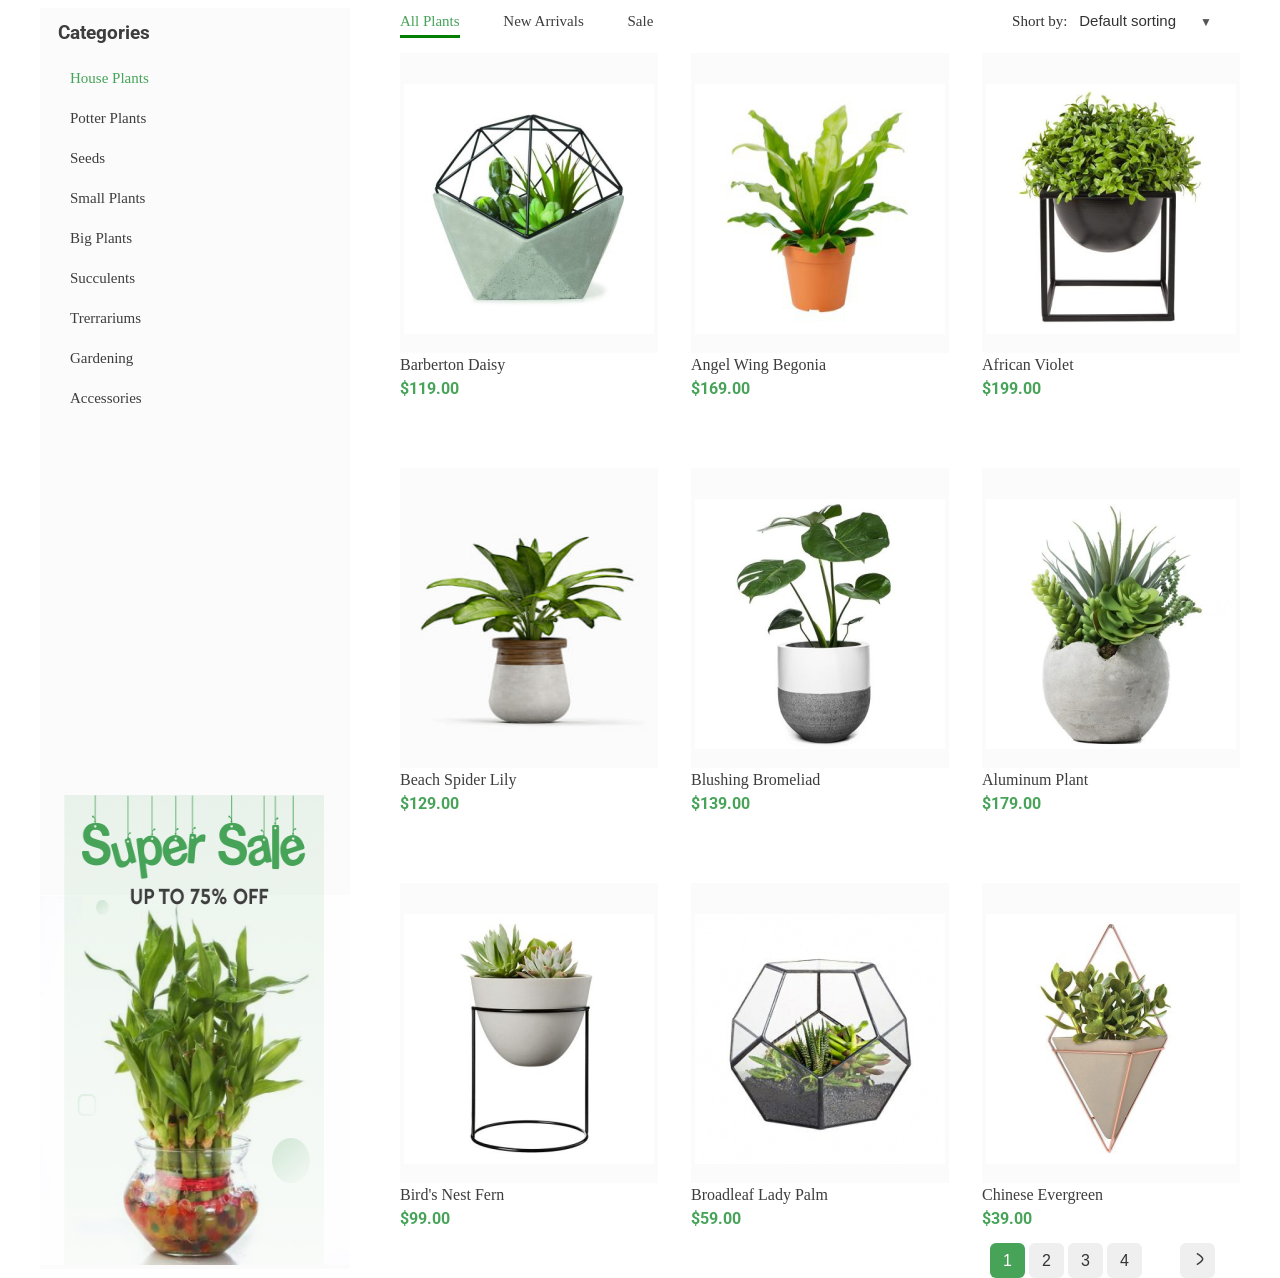
==== index.html @ 7cc0c724 "home work 7" ====
<!DOCTYPE html>
<html lang="en">

<head>
    <meta charset="UTF-8">
    <meta name="viewport" content="width=device-width, initial-scale=1.0">
    <title>Document</title>
    <link rel="stylesheet" href="./fonts/fonts.css">
    <link rel="stylesheet" href="css/styles.css">
</head>

<body>
    <div class="container">
        <aside class="bar">
            <h3 class="name">Categories</h3>
            <ul class="link">
                <li><a href="#" target="_blank" class="active">House Plants</a></li>
                <li><a href="#" target="_blank">Potter Plants</a></li>
                <li><a href="#" target="_blank">Seeds</a></li>
                <li><a href="#" target="_blank">Small Plants</a></li>
                <li><a href="#" target="_blank">Big Plants</a></li>
                <li><a href="#" target="_blank">Succulents</a></li>
                <li><a href="#" target="_blank">Trerrariums</a></li>
                <li><a href="#" target="_blank">Gardening</a></li>
                <li><a href="#" target="_blank">Accessories</a></li>
            </ul>
            <img src="./images/Sale_Banner.png" alt="image.png" class="banner_image">
        </aside>
        <header class="nav-menu">
            <a href="#" target="_blank" class="nav-link link-underline"><span>All Plants</span></a>
            <a href="#" target="_blank" class="nav-link">New Arrivals</a>
            <a href="#" target="_blank" class="nav-link">Sale</a>
            <div class="sort-box">
                <label for="sort">Short by:</label>
                <select id="sort" name="sort">
                    <option value="default">Default sorting</option>
                    <option value="price">Price</option>
                    <option value="name">Name</option>
                    <option value="rating">Rating</option>
                </select>
            </div>
        </header>
        <main>
            <div class="cards-wrap">
                <div class="card-item">
                    <a href="#" target="_blank">
                        <img src="./images/image_1.png" alt="image.png" class="card-one">
                    </a>
                    <p>Barberton Daisy</p>
                    <h4 class="card-title">$119.00</h4>
                </div>
                <div class="card-item">
                    <a href="#" target="_blank">
                        <img src="./images/image_2.png" alt="image.png" class="card-one">
                    </a>
                    <p>Angel Wing Begonia</p>
                    <h4 class="card-title">$169.00</h4>
                </div>
                <div class="card-item">
                    <a href="#" target="_blank">
                        <img src="./images/image_3.png" alt="image.png" class="card-one">
                    </a>
                    <p>African Violet</p>
                    <h4 class="card-title">$199.00</h4>
                </div>
                <div class="card-item2">
                    <a href="#" target="_blank">
                        <img src="./images/image_4.png" alt="image.png" class="card-one">
                    </a>
                    <p>Beach Spider Lily</p>
                    <h4 class="card-title">$129.00</h4>
                </div>
                <div class="card-item2">
                    <a href="#" target="_blank">
                        <img src="./images/image_5.png" alt="image.png" class="card-one">
                    </a>
                    <p>Blushing Bromeliad</p>
                    <h4 class="card-title">$139.00</h4>
                </div>
                <div class="card-item2">
                    <a href="#" target="_blank">
                        <img src="./images/image_6.png" alt="image.png" class="card-one">
                    </a>
                    <p>Aluminum Plant</p>
                    <h4 class="card-title">$179.00</h4>
                </div>
                <div class="card-item3">
                    <a href="#" target="_blank">
                        <img src="./images/image_7.png" alt="image.png" class="card-one">
                    </a>
                    <p>Bird's Nest Fern</p>
                    <h4 class="card-title">$99.00</h4>
                </div>
                <div class="card-item3">
                    <a href="#" target="_blank">
                        <img src="./images/image_8.png" alt="image.png" class="card-one">
                    </a>
                    <p>Broadleaf Lady Palm</p>
                    <h4 class="card-title">$59.00</h4>
                </div>
                <div class="card-item3">
                    <a href="#" target="_blank">
                        <img src="./images/image_9.png" alt="image.png" class="card-one">
                    </a>
                    <p>Chinese Evergreen</p>
                    <h4 class="card-title">$39.00</h4>
                </div>
            </div>
        </main>
        <div class="page_number">
            <div>
                <button class="active_page">
                    <a href="index.html" target="_blank" class="number">1</a>
                </button>
                <button class="page">
                    <a href="#" target="_blank" class="numbers">2</a>
                </button>
                <button class="page">
                    <a href="#" target="_blank" class="numbers">3</a>
                </button>
                <button class="page">
                    <a href="#" target="_blank" class="numbers">4</a>
                </button>
                <button class="image-page">
                    <a href="#" target="_blank">
                        <img src="./images/Arrow.png" alt="image.png" class="arrow">
                    </a>
                </button>
            </div>
        </div>
    </div>
</body>

</html>
---- fonts/fonts.css ----
@font-face {
    font-family: 'Roboto';
    src: url('Roboto-Regular.woff2') format('woff2'),
        url('Roboto-Regular.woff') format('woff');
    font-weight: normal;
    font-style: normal;
    font-display: swap;
}

@font-face {
    font-family: 'Roboto';
    src: url('Roboto-Bold.woff2') format('woff2'),
        url('Roboto-Bold.woff') format('woff');
    font-weight: bold;
    font-style: normal;
    font-display: swap;
}
---- css/styles.css ----
body {
    font-family: Roboto;
}

.container {
    max-width: 1200px;
    width: 100%;
    margin-left: auto;
    margin-right: auto;
    padding-left: 15px;
    padding-right: 15px;
}

.name {
    color: #3D3D3D;
    padding: 14px 199px 7px 18px;
    margin: 0px;
}

.bar {
    width: 310px;
    background: #FBFBFB;
    float: left;
}

.link {
    width: 91px;
    height: 360px;
    list-style: none;
    padding: 7px 189px 377px 30px;
    margin: 0px;
}

.link-underline {
    border-bottom: 3px solid green;
    padding-bottom: 6px;
}

li a {
    text-decoration: none;
    line-height: 40px;
    color: #3D3D3D;
    font-size: 15px;
    list-style: none;
}

p {
    width: 152px;
    color: #3D3D3D;
    font-size: 16px;
    line-height: 16px;
    margin: 0;
}

.active {
    color: #46A358;
    font-size: 15px;
    line-height: 40px;
}

.banner_image {
    width: 310px;
    height: 470px;
}

.nav-menu {
    width: 838px;
    height: 40px;
    margin-left: 50px;
    display: inline-block;
    font-size: 15px;
    line-height: 16px;
    padding-top: 5px;
}

.nav-menu span {
    color: #46A358;
}

.nav-menu a {
    text-decoration: none;
    color: #3D3D3D;
}

.nav-link+.nav-link {
    margin-left: 40px;
}

.sort-box {
    display: inline-block;
    align-items: center;
    font-size: 15px;
    line-height: 16px;
    color: #333;
    margin-left: 355px;
}

.sort-box label {
    margin-right: 8px;
}

.sort-box select {
    border: none;
    background: transparent;
    font-size: 15px;
    line-height: 16px;
    color: #333;
    cursor: pointer;
    appearance: none;
    padding-right: 20px;


}

.sort-box::after {
    content: "▼";
    font-size: 12px;
    right: 5px;
    pointer-events: none;
    color: #555;
}

.cards-wrap {
    width: 840px;
    height: 1190px;
    float: right;
}

.card-item {
    display: inline-block;
    width: 258px;
    height: 300px;
    background: #FBFBFB;
}

.card-one {
    width: 250px;
    height: 250px;
    padding: 31px 4px 19px 4px;
}

.card-title {
    width: 62px;
    height: 16px;
    color: #46A358;
    margin: 0px;
    padding: 6px 0px 0px 0px;
}

.card-item+.card-item {
    margin-left: 29px;
}

.card-item2 {
    display: inline-block;
    width: 258px;
    height: 300px;
    background: #FBFBFB;
}

.card-item2+.card-item2 {
    margin-left: 29px;
    margin-top: 70px;
}

.card-item3 {
    display: inline-block;
    width: 258px;
    height: 300px;
    background: #FBFBFB;
}

.card-item3+.card-item3 {
    margin-left: 29px;
    margin-top: 70px;
}

.page_number {
    width: 100%;
    height: 35px;
    max-width: 250px;
    margin-right: auto;
    margin-left: 30px;
    float: right;
}

.active_page {
    width: 35px;
    height: 35px;
    background-color: #46A358;
    border-radius: 6px;
    border: none;
    font-size: 16px;
    align-items: center;
}

.number {
    text-decoration: none;
    color: white;
}

.numbers {
    color: #333;
    text-decoration: none;
}

.page {
    width: 35px;
    height: 35px;
    border-radius: 6px;
    border: none;
    font-size: 16px;
    align-items: center;

}

.image-page {
    width: 35px;
    height: 35px;
    border-radius: 6px;
    border: none;
    font-size: 16px;
    align-items: center;
    float: right;
}

.arrow {
    width: 18px;
    height: 18px;
    padding: 5px 5px 5px 5px;
}

.image-page {
    margin-right: 250px;
}

.page+.image-page {
    margin-right: 25px;
}
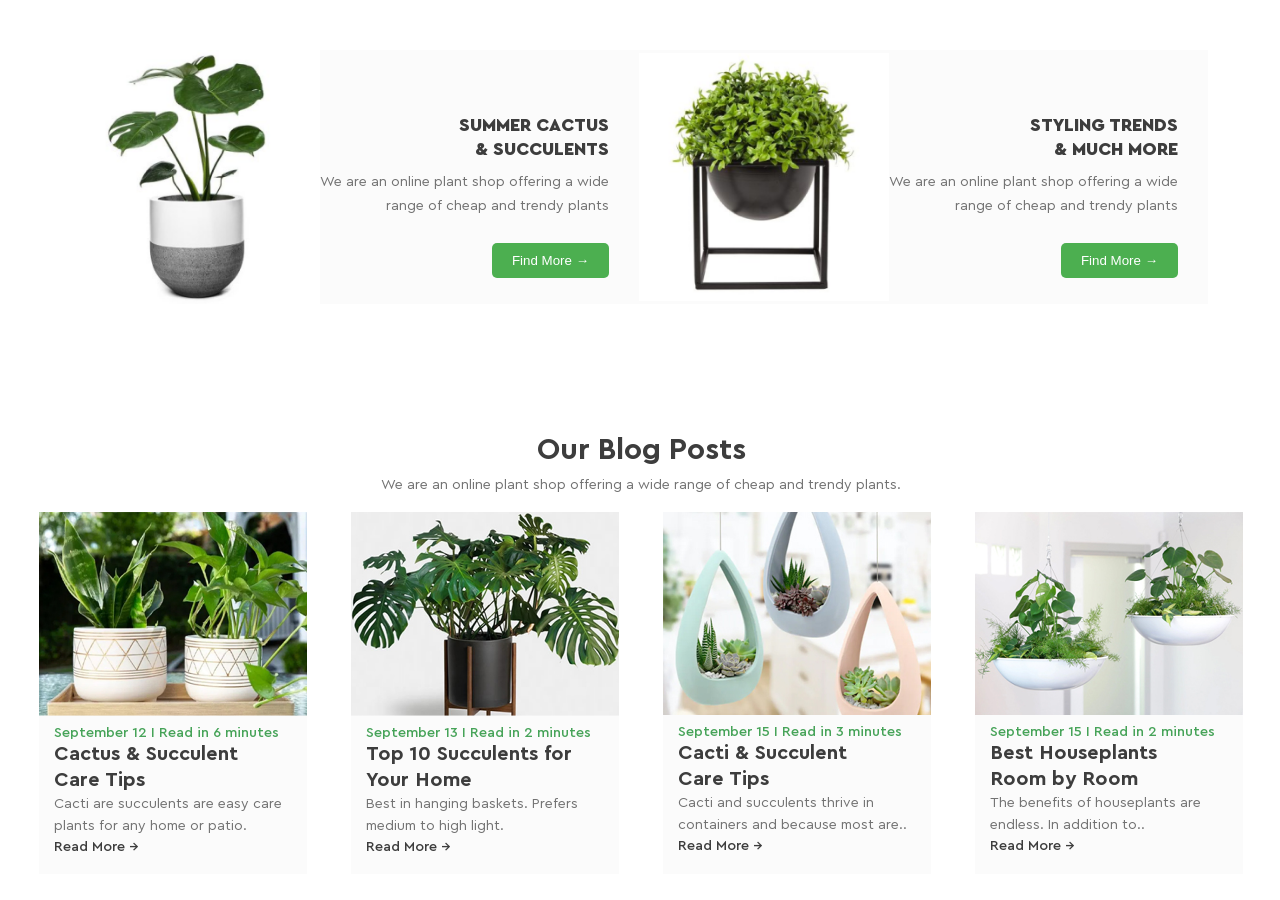
==== commit ad56a66f: "home work8" ====
--- a/index.html
+++ b/index.html
@@ -5,130 +5,72 @@
     <meta charset="UTF-8">
     <meta name="viewport" content="width=device-width, initial-scale=1.0">
     <title>Document</title>
+    <link rel="stylesheet" href="./css/styles.css">
     <link rel="stylesheet" href="./fonts/fonts.css">
-    <link rel="stylesheet" href="css/styles.css">
 </head>
 
-<body>
-    <div class="container">
-        <aside class="bar">
-            <h3 class="name">Categories</h3>
-            <ul class="link">
-                <li><a href="#" target="_blank" class="active">House Plants</a></li>
-                <li><a href="#" target="_blank">Potter Plants</a></li>
-                <li><a href="#" target="_blank">Seeds</a></li>
-                <li><a href="#" target="_blank">Small Plants</a></li>
-                <li><a href="#" target="_blank">Big Plants</a></li>
-                <li><a href="#" target="_blank">Succulents</a></li>
-                <li><a href="#" target="_blank">Trerrariums</a></li>
-                <li><a href="#" target="_blank">Gardening</a></li>
-                <li><a href="#" target="_blank">Accessories</a></li>
-            </ul>
-            <img src="./images/Sale_Banner.png" alt="image.png" class="banner_image">
-        </aside>
-        <header class="nav-menu">
-            <a href="#" target="_blank" class="nav-link link-underline"><span>All Plants</span></a>
-            <a href="#" target="_blank" class="nav-link">New Arrivals</a>
-            <a href="#" target="_blank" class="nav-link">Sale</a>
-            <div class="sort-box">
-                <label for="sort">Short by:</label>
-                <select id="sort" name="sort">
-                    <option value="default">Default sorting</option>
-                    <option value="price">Price</option>
-                    <option value="name">Name</option>
-                    <option value="rating">Rating</option>
-                </select>
+<body class="container">
+    <header class="header-cards">
+        <div class="plant-card">
+            <img src="./images/image_1.png" alt="plant.png" class="plants">
+            <div class="plant-info">
+                <h2>Summer cactus <br>& succulents</h2>
+                <p>We are an online plant shop offering a wide<br>range of cheap and trendy plants</p>
+                <button class="btn"> Find More → </button>
             </div>
-        </header>
-        <main>
-            <div class="cards-wrap">
-                <div class="card-item">
-                    <a href="#" target="_blank">
-                        <img src="./images/image_1.png" alt="image.png" class="card-one">
-                    </a>
-                    <p>Barberton Daisy</p>
-                    <h4 class="card-title">$119.00</h4>
-                </div>
-                <div class="card-item">
-                    <a href="#" target="_blank">
-                        <img src="./images/image_2.png" alt="image.png" class="card-one">
-                    </a>
-                    <p>Angel Wing Begonia</p>
-                    <h4 class="card-title">$169.00</h4>
-                </div>
-                <div class="card-item">
-                    <a href="#" target="_blank">
-                        <img src="./images/image_3.png" alt="image.png" class="card-one">
-                    </a>
-                    <p>African Violet</p>
-                    <h4 class="card-title">$199.00</h4>
-                </div>
-                <div class="card-item2">
-                    <a href="#" target="_blank">
-                        <img src="./images/image_4.png" alt="image.png" class="card-one">
-                    </a>
-                    <p>Beach Spider Lily</p>
-                    <h4 class="card-title">$129.00</h4>
-                </div>
-                <div class="card-item2">
-                    <a href="#" target="_blank">
-                        <img src="./images/image_5.png" alt="image.png" class="card-one">
-                    </a>
-                    <p>Blushing Bromeliad</p>
-                    <h4 class="card-title">$139.00</h4>
-                </div>
-                <div class="card-item2">
-                    <a href="#" target="_blank">
-                        <img src="./images/image_6.png" alt="image.png" class="card-one">
-                    </a>
-                    <p>Aluminum Plant</p>
-                    <h4 class="card-title">$179.00</h4>
-                </div>
-                <div class="card-item3">
-                    <a href="#" target="_blank">
-                        <img src="./images/image_7.png" alt="image.png" class="card-one">
-                    </a>
-                    <p>Bird's Nest Fern</p>
-                    <h4 class="card-title">$99.00</h4>
-                </div>
-                <div class="card-item3">
-                    <a href="#" target="_blank">
-                        <img src="./images/image_8.png" alt="image.png" class="card-one">
-                    </a>
-                    <p>Broadleaf Lady Palm</p>
-                    <h4 class="card-title">$59.00</h4>
-                </div>
-                <div class="card-item3">
-                    <a href="#" target="_blank">
-                        <img src="./images/image_9.png" alt="image.png" class="card-one">
-                    </a>
-                    <p>Chinese Evergreen</p>
-                    <h4 class="card-title">$39.00</h4>
+            <div class="plant-card"></div>
+            <img src="./images/image_2.png" alt="plant.png" class="plants">
+            <div class="plant-info">
+                <h2>Styling Trends <br>& much more</h2>
+                <p>We are an online plant shop offering a wide<br>range of cheap and trendy plants</p>
+                <button class="btn"> Find More → </button>
+            </div>
+        </div>
+    </header>
+    <main>
+        <div class="blog-section">
+            <h1>Our Blog Posts</h1>
+            <p>We are an online plant shop offering a wide range of cheap and trendy plants.</p>
+        </div>
+        <div class="blog">
+            <div class="blog-container">
+                <img src="./images/03_image.png" alt="plant.png" class="blog-cards">
+                <div class="blog-info">
+                    <p class="date-time">September 12 I Read in 6 minutes</p>
+                    <h2>Cactus & Succulent<br>Care Tips</h2>
+                    <p class="info">Cacti are succulents are easy care plants for any home or patio.</p>
+                    <a href="#" target="_blank" class="link">Read More →</a>
                 </div>
             </div>
-        </main>
-        <div class="page_number">
-            <div>
-                <button class="active_page">
-                    <a href="index.html" target="_blank" class="number">1</a>
-                </button>
-                <button class="page">
-                    <a href="#" target="_blank" class="numbers">2</a>
-                </button>
-                <button class="page">
-                    <a href="#" target="_blank" class="numbers">3</a>
-                </button>
-                <button class="page">
-                    <a href="#" target="_blank" class="numbers">4</a>
-                </button>
-                <button class="image-page">
-                    <a href="#" target="_blank">
-                        <img src="./images/Arrow.png" alt="image.png" class="arrow">
-                    </a>
-                </button>
+            <div class="blog-container">
+                <img src="./images/04_image.png" alt="plant.png" class="blog-cards">
+                <div class="blog-info">
+                    <p class="date-time">September 13 I Read in 2 minutes</p>
+                    <h2>Top 10 Succulents for <br>Your Home</h2>
+                    <p class="info">Best in hanging baskets. Prefers medium to high light.</p>
+                    <a href="#" target="_blank" class="link">Read More →</a>
+                </div>
+            </div>
+            <div class="blog-container">
+                <img src="./images/05_image.png" alt="plant.png" class="blog-cards">
+                <div class="blog-info">
+                    <p class="date-time">September 15 I Read in 3 minutes</p>
+                    <h2>Cacti & Succulent<br>Care Tips</h2>
+                    <p class="info">Cacti and succulents thrive in containers and because most are..</p>
+                    <a href="#" target="_blank" class="link">Read More →</a>
+                </div>
+            </div>
+            <div class="blog-container">
+                <img src="./images/06_image.png" alt="plant.png" class="blog-cards">
+                <div class="blog-info">
+                    <p class="date-time">September 15 I Read in 2 minutes</p>
+                    <h2>Best Houseplants<br>Room by Room</h2>
+                    <p class="info">The benefits of houseplants are endless. In addition to..</p>
+                    <a href="#" target="_blank" class="link">Read More →</a>
+                </div>
             </div>
         </div>
-    </div>
+    </main>
 </body>
 
 </html>
--- a/css/styles.css
+++ b/css/styles.css
@@ -1,239 +1,161 @@
+* {
+    margin: 0;
+    padding: 0;
+    box-sizing: border-box;
+}
+
 body {
-    font-family: Roboto;
+    font-family: 'CeraPro', sans-serif;
+}
+
+.header-cards {
+    max-width: 1200px;
+    width: 100%;
+    display: flex;
+    justify-content: center;
+    margin-top: 50px;
 }
 
 .container {
-    max-width: 1200px;
+    max-width: 1202px;
     width: 100%;
     margin-left: auto;
     margin-right: auto;
-    padding-left: 15px;
-    padding-right: 15px;
+    display: flex;
+    flex-direction: column;
+    flex-wrap: wrap;
 }
 
-.name {
-    color: #3D3D3D;
-    padding: 14px 199px 7px 18px;
-    margin: 0px;
+
+.plant-card {
+    display: flex;
+    align-items: center;
+    justify-content: center;
+    background-color: #FBFBFB;
 }
 
-.bar {
-    width: 310px;
+.plants {
+    width: 250px;
+    height: auto;
+}
+
+.plant-info {
+    text-align: right;
+}
+
+.btn {
+    background-color: #4CAF50;
+    color: white;
+    border: none;
+    border-radius: 5px;
+    padding: 10px 20px;
+    cursor: pointer;
+    margin: 0px 30px 0px 0px;
+}
+
+.btn:hover {
+    background-color: #45a049;
+}
+
+.plant-info h2 {
+    font-family: Cera Pro;
+    font-weight: 900;
+    font-size: 18px;
+    line-height: 24px;
+    text-align: right;
+    text-transform: uppercase;
+    padding: 37px 30px 9px 119px;
+    color: #3D3D3D;
+}
+
+.plant-info p {
+    font-family: Cera Pro;
+    font-weight: 400;
+    font-size: 14px;
+    line-height: 24px;
+    text-align: right;
+    padding: 0px 30px 25px 0px;
+    color: #727272;
+}
+
+.blog-section {
+    text-align: center;
+    padding: 138px 0px 15px 0px;
+}
+
+.blog-section h1 {
+    font-family: Cera Pro;
+    font-weight: 700;
+    font-size: 30px;
+    line-height: 16px;
+    text-align: center;
+    font-size: 30px;
+    color: #3D3D3D;
+    padding: 0px 0px 15px 0px;
+}
+
+.blog-section p {
+    font-family: Cera Pro;
+    font-weight: 400;
+    line-height: 24px;
+    font-size: 14px;
+    line-height: 24px;
+    text-align: center;
+    color: #727272;
+}
+
+.blog {
+    display: flex;
+    gap: 44px;
+}
+
+.blog-info {
+    padding: 9px 11px 12px 15px;
+}
+
+.blog-container {
+    width: 268px;
+    height: 362px;
     background: #FBFBFB;
-    float: left;
+    display: flex;
+    flex-wrap: wrap;
+}
+
+.blog-cards {
+    width: 268px;
+    display: flex;
+    flex-direction: column;
+}
+
+.date-time {
+    font-family: Cera Pro;
+    font-weight: 500;
+    color: #46A358;
+    font-size: 14px;
+    line-height: 16px;
+}
+
+.blog-info h2 {
+    font-family: Cera Pro;
+    font-weight: 700;
+    color: #3D3D3D;
+    font-size: 20px;
+    line-height: 26px;
+}
+
+.info {
+    font-family: Cera Pro;
+    font-weight: 400;
+    color: #727272;
+    font-size: 14px;
+    line-height: 22px;
 }
 
 .link {
-    width: 91px;
-    height: 360px;
-    list-style: none;
-    padding: 7px 189px 377px 30px;
-    margin: 0px;
-}
-
-.link-underline {
-    border-bottom: 3px solid green;
-    padding-bottom: 6px;
-}
-
-li a {
-    text-decoration: none;
-    line-height: 40px;
-    color: #3D3D3D;
-    font-size: 15px;
-    list-style: none;
-}
-
-p {
-    width: 152px;
-    color: #3D3D3D;
-    font-size: 16px;
+    font-family: Cera Pro;
+    font-weight: 500;
+    font-size: 14px;
     line-height: 16px;
-    margin: 0;
-}
-
-.active {
-    color: #46A358;
-    font-size: 15px;
-    line-height: 40px;
-}
-
-.banner_image {
-    width: 310px;
-    height: 470px;
-}
-
-.nav-menu {
-    width: 838px;
-    height: 40px;
-    margin-left: 50px;
-    display: inline-block;
-    font-size: 15px;
-    line-height: 16px;
-    padding-top: 5px;
-}
-
-.nav-menu span {
-    color: #46A358;
-}
-
-.nav-menu a {
     text-decoration: none;
     color: #3D3D3D;
-}
-
-.nav-link+.nav-link {
-    margin-left: 40px;
-}
-
-.sort-box {
-    display: inline-block;
-    align-items: center;
-    font-size: 15px;
-    line-height: 16px;
-    color: #333;
-    margin-left: 355px;
-}
-
-.sort-box label {
-    margin-right: 8px;
-}
-
-.sort-box select {
-    border: none;
-    background: transparent;
-    font-size: 15px;
-    line-height: 16px;
-    color: #333;
-    cursor: pointer;
-    appearance: none;
-    padding-right: 20px;
-
-
-}
-
-.sort-box::after {
-    content: "▼";
-    font-size: 12px;
-    right: 5px;
-    pointer-events: none;
-    color: #555;
-}
-
-.cards-wrap {
-    width: 840px;
-    height: 1190px;
-    float: right;
-}
-
-.card-item {
-    display: inline-block;
-    width: 258px;
-    height: 300px;
-    background: #FBFBFB;
-}
-
-.card-one {
-    width: 250px;
-    height: 250px;
-    padding: 31px 4px 19px 4px;
-}
-
-.card-title {
-    width: 62px;
-    height: 16px;
-    color: #46A358;
-    margin: 0px;
-    padding: 6px 0px 0px 0px;
-}
-
-.card-item+.card-item {
-    margin-left: 29px;
-}
-
-.card-item2 {
-    display: inline-block;
-    width: 258px;
-    height: 300px;
-    background: #FBFBFB;
-}
-
-.card-item2+.card-item2 {
-    margin-left: 29px;
-    margin-top: 70px;
-}
-
-.card-item3 {
-    display: inline-block;
-    width: 258px;
-    height: 300px;
-    background: #FBFBFB;
-}
-
-.card-item3+.card-item3 {
-    margin-left: 29px;
-    margin-top: 70px;
-}
-
-.page_number {
-    width: 100%;
-    height: 35px;
-    max-width: 250px;
-    margin-right: auto;
-    margin-left: 30px;
-    float: right;
-}
-
-.active_page {
-    width: 35px;
-    height: 35px;
-    background-color: #46A358;
-    border-radius: 6px;
-    border: none;
-    font-size: 16px;
-    align-items: center;
-}
-
-.number {
-    text-decoration: none;
-    color: white;
-}
-
-.numbers {
-    color: #333;
-    text-decoration: none;
-}
-
-.page {
-    width: 35px;
-    height: 35px;
-    border-radius: 6px;
-    border: none;
-    font-size: 16px;
-    align-items: center;
-
-}
-
-.image-page {
-    width: 35px;
-    height: 35px;
-    border-radius: 6px;
-    border: none;
-    font-size: 16px;
-    align-items: center;
-    float: right;
-}
-
-.arrow {
-    width: 18px;
-    height: 18px;
-    padding: 5px 5px 5px 5px;
-}
-
-.image-page {
-    margin-right: 250px;
-}
-
-.page+.image-page {
-    margin-right: 25px;
 }
--- a/fonts/fonts.css
+++ b/fonts/fonts.css
@@ -1,16 +1,34 @@
 @font-face {
-    font-family: 'Roboto';
-    src: url('Roboto-Regular.woff2') format('woff2'),
-        url('Roboto-Regular.woff') format('woff');
+    font-family: 'Cera Pro';
+    src: url('CeraPro-Black.woff2') format('woff2'),
+        url('CeraPro-Black.woff') format('woff');
+    font-weight: 900;
+    font-style: normal;
+    font-display: swap;
+}
+
+@font-face {
+    font-family: 'Cera Pro';
+    src: url('CeraPro-Medium.woff2') format('woff2'),
+        url('CeraPro-Medium.woff') format('woff');
+    font-weight: 500;
+    font-style: normal;
+    font-display: swap;
+}
+
+@font-face {
+    font-family: 'Cera Pro';
+    src: url('CeraPro-Regular.woff2') format('woff2'),
+        url('CeraPro-Regular.woff') format('woff');
     font-weight: normal;
     font-style: normal;
     font-display: swap;
 }
 
 @font-face {
-    font-family: 'Roboto';
-    src: url('Roboto-Bold.woff2') format('woff2'),
-        url('Roboto-Bold.woff') format('woff');
+    font-family: 'Cera Pro';
+    src: url('CeraPro-Bold.woff2') format('woff2'),
+        url('CeraPro-Bold.woff') format('woff');
     font-weight: bold;
     font-style: normal;
     font-display: swap;
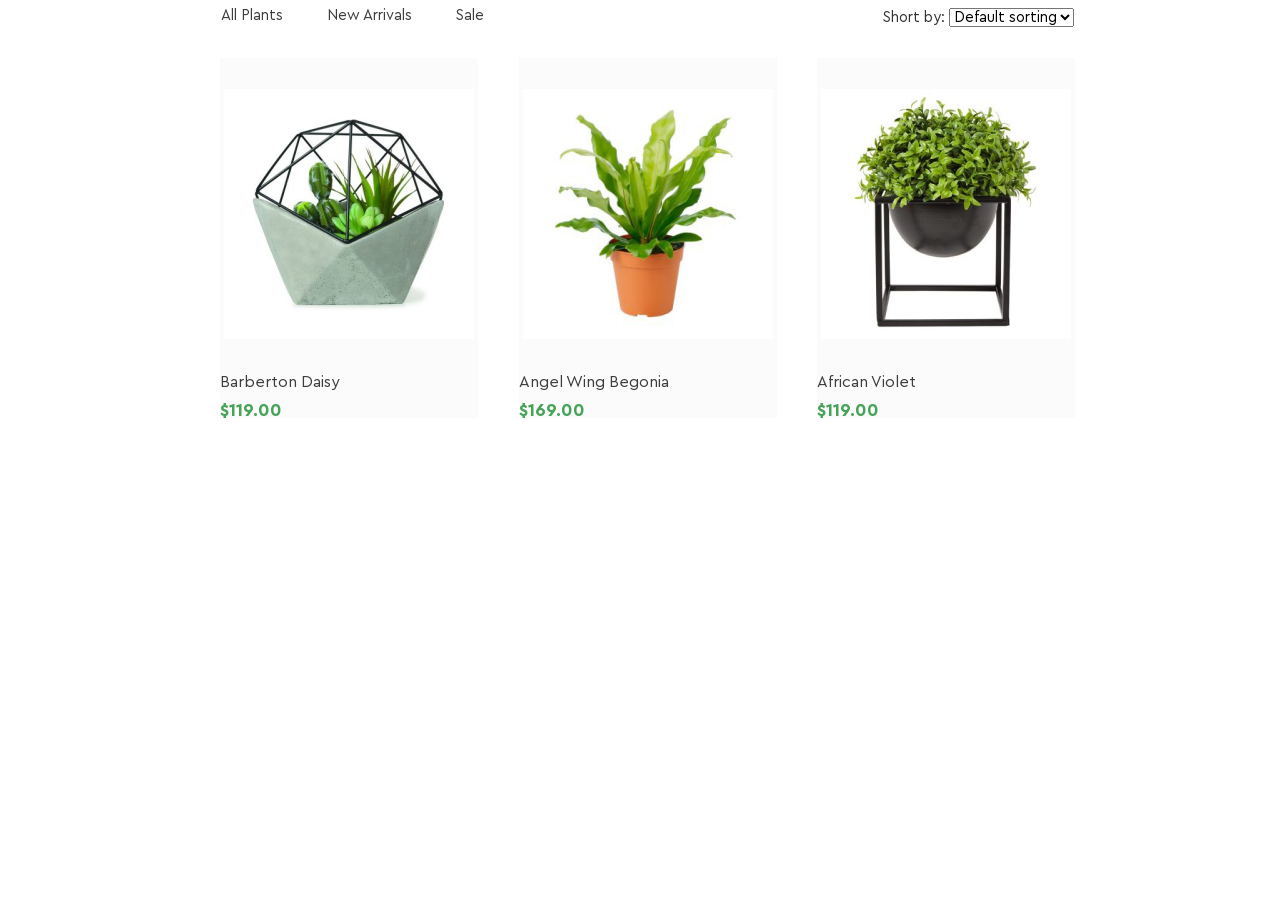
==== commit e0ac0cef: "update index css fonts and images files" ====
--- a/index.html
+++ b/index.html
@@ -5,71 +5,89 @@
     <meta charset="UTF-8">
     <meta name="viewport" content="width=device-width, initial-scale=1.0">
     <title>Document</title>
-    <link rel="stylesheet" href="./css/styles.css">
-    <link rel="stylesheet" href="./fonts/fonts.css">
+    <link rel="stylesheet" href="./css/style.css">
+    <link rel="stylesheet" href="./fonts/stylesheet.css">
 </head>
 
-<body class="container">
-    <header class="header-cards">
-        <div class="plant-card">
-            <img src="./images/image_1.png" alt="plant.png" class="plants">
-            <div class="plant-info">
-                <h2>Summer cactus <br>& succulents</h2>
-                <p>We are an online plant shop offering a wide<br>range of cheap and trendy plants</p>
-                <button class="btn"> Find More → </button>
-            </div>
-            <div class="plant-card"></div>
-            <img src="./images/image_2.png" alt="plant.png" class="plants">
-            <div class="plant-info">
-                <h2>Styling Trends <br>& much more</h2>
-                <p>We are an online plant shop offering a wide<br>range of cheap and trendy plants</p>
-                <button class="btn"> Find More → </button>
-            </div>
+<body>
+    <header class="nav-menu">
+        <a href="#" target="_blank" class="nav-link">All Plants</a>
+        <a href="#" target="_blank" class="nav-link">New Arrivals</a>
+        <a href="#" target="_blank" class="nav-link">Sale</a>
+        <div class="sort-box">
+            <label for="sort">Short by:</label>
+            <select id="sort" name="sort">
+                <option value="default">Default sorting</option>
+                <option value="price">Price</option>
+                <option value="name">Name</option>
+                <option value="rating">Rating</option>
+            </select>
         </div>
     </header>
     <main>
-        <div class="blog-section">
-            <h1>Our Blog Posts</h1>
-            <p>We are an online plant shop offering a wide range of cheap and trendy plants.</p>
-        </div>
-        <div class="blog">
-            <div class="blog-container">
-                <img src="./images/03_image.png" alt="plant.png" class="blog-cards">
-                <div class="blog-info">
-                    <p class="date-time">September 12 I Read in 6 minutes</p>
-                    <h2>Cactus & Succulent<br>Care Tips</h2>
-                    <p class="info">Cacti are succulents are easy care plants for any home or patio.</p>
-                    <a href="#" target="_blank" class="link">Read More →</a>
+        <div class="cards-wrap">
+            <div class="card-item">
+                <a href="#" target="_blank">
+                    <img src="./images/image_1.png" alt="image.png" class="card-img">
+                </a>
+                <div class="icons">
+                    <a href="#" target="_blank">
+                        <img src="./images/shopping.png" alt="shopping">
+                    </a>
+                    <a href="#" target="_blank">
+                        <img src="./images/heart.png" alt="heart">
+                    </a>
+                    <a href="#" target="_blank">
+                        <img src="./images/Vector.png" alt="Vector">
+                    </a>
                 </div>
+                <p class="card-title">Barberton Daisy</p>
+                <h4 class="how-much">$119.00</h4>
             </div>
-            <div class="blog-container">
-                <img src="./images/04_image.png" alt="plant.png" class="blog-cards">
-                <div class="blog-info">
-                    <p class="date-time">September 13 I Read in 2 minutes</p>
-                    <h2>Top 10 Succulents for <br>Your Home</h2>
-                    <p class="info">Best in hanging baskets. Prefers medium to high light.</p>
-                    <a href="#" target="_blank" class="link">Read More →</a>
+            <div class="card-item">
+                <a href="#" target="_blank">
+                    <img src="./images/image_2.png" alt="image.png" class="card-img">
+                </a>
+                <div class="icons">
+                    <a href="#" target="_blank">
+                        <img src="./images/shopping.png" alt="shopping">
+                    </a>
+                    <a href="#" target="_blank">
+                        <img src="./images/heart.png" alt="heart">
+                    </a>
+                    <a href="#" target="_blank">
+                        <img src="./images/Vector.png" alt="Vector">
+                    </a>
                 </div>
+                <p class="card-title">Angel Wing Begonia</p>
+                <h4 class="how-much">$169.00</h4>
             </div>
-            <div class="blog-container">
-                <img src="./images/05_image.png" alt="plant.png" class="blog-cards">
-                <div class="blog-info">
-                    <p class="date-time">September 15 I Read in 3 minutes</p>
-                    <h2>Cacti & Succulent<br>Care Tips</h2>
-                    <p class="info">Cacti and succulents thrive in containers and because most are..</p>
-                    <a href="#" target="_blank" class="link">Read More →</a>
+            <div class="card-item">
+                <button class="btn" type="button">
+                    <p class="discount">13% OFF</p>
+                </button>
+                <a href="#" target="_blank">
+                    <img src="./images/image_3.png" alt="image.png" class="card-img">
+                </a>
+                <div class="icons">
+                    <a href="#" target="_blank">
+                        <img src="./images/shopping.png" alt="shopping">
+                    </a>
+                    <a href="#" target="_blank">
+                        <img src="./images/heart.png" alt="heart">
+                    </a>
+                    <a href="#" target="_blank">
+                        <img src="./images/Vector.png" alt="Vector">
+                    </a>
                 </div>
-            </div>
-            <div class="blog-container">
-                <img src="./images/06_image.png" alt="plant.png" class="blog-cards">
-                <div class="blog-info">
-                    <p class="date-time">September 15 I Read in 2 minutes</p>
-                    <h2>Best Houseplants<br>Room by Room</h2>
-                    <p class="info">The benefits of houseplants are endless. In addition to..</p>
-                    <a href="#" target="_blank" class="link">Read More →</a>
-                </div>
+                <p class="card-title">African Violet</p>
+                <h4 class="how-much">$119.00</h4>
+                <h4 class="old-price">$229.00</h4>
             </div>
         </div>
+
+
+
     </main>
 </body>
 
--- a/css/style.css
+++ b/css/style.css
@@ -0,0 +1,192 @@
+.nav-menu {
+    max-width: 853px;
+    width: 100%;
+    margin-right: auto;
+    margin-left: auto;
+    padding-left: 15px;
+    padding-right: 15x;
+    display: flex;
+    justify-content: space-between;
+}
+
+.nav-link {
+    text-decoration: none;
+    color: #3D3D3D;
+    font-weight: 400;
+    transition: color 0.3s ease;
+    font-family: Cera Pro;
+    font-weight: 400;
+    font-size: 15px;
+    line-height: 16px;
+    letter-spacing: 0%;
+}
+
+
+.nav-link:hover {
+    color: #46A358;
+    border-bottom: 2px solid #46A358;
+    padding-bottom: 7px;
+    font-family: Cera Pro;
+    font-weight: 700;
+    font-size: 15px;
+    line-height: 16px;
+    letter-spacing: 0%;
+}
+
+.sort-box {
+    display: inline-block;
+    align-items: center;
+    font-size: 15px;
+    line-height: 16px;
+    color: #333;
+    margin-left: 355px;
+    font-family: Cera Pro;
+    font-weight: 400;
+    font-size: 15px;
+    line-height: 16px;
+    letter-spacing: 0%;
+}
+
+select {
+    font-family: Cera Pro;
+    font-weight: 400;
+    font-size: 15px;
+    line-height: 16px;
+    letter-spacing: 0%;
+}
+
+.cards-wrap {
+    max-width: 855px;
+    width: 100%;
+    margin-right: auto;
+    margin-left: auto;
+    padding-left: 15px;
+    padding-right: 15x;
+    display: flex;
+    justify-content: space-between;
+    margin-top: 31px;
+    position: relative;
+}
+
+.card-item {
+    width: 258px;
+    height: 360px;
+    background-color: #FBFBFB;
+    display: inline-block;
+    position: relative;
+}
+
+.card-img {
+    width: 250px;
+    height: 250px;
+    padding: 31px 4px 19px 4px;
+    display: inline-block;
+}
+
+
+.card-title {
+    width: 100%;
+    font-family: Cera Pro;
+    font-weight: 400;
+    font-size: 16px;
+    line-height: 16px;
+    letter-spacing: 0%;
+    color: #3D3D3D;
+    margin: 0px;
+    padding: 12px 140px 6px 0px;
+}
+
+.how-much {
+    width: 50%;
+    font-family: Cera Pro;
+    font-weight: 700;
+    font-size: 18px;
+    line-height: 16px;
+    letter-spacing: 0%;
+    color: #46A358;
+    margin: 0px;
+    padding: 6px 6px 0px 0px;
+
+}
+
+.card {
+    position: relative;
+    width: 250px;
+    height: 300px;
+    overflow: hidden;
+    border-radius: 20px;
+}
+
+.icons {
+    position: absolute;
+    bottom: 20px;
+    gap: 26px;
+    display: flex;
+    opacity: 0;
+    right: 52px;
+    bottom: 45px;
+}
+
+.icons img {
+    width: 20px;
+    height: 20px;
+    background: #fff;
+    padding: 7px;
+    cursor: pointer;
+
+}
+
+.card-item:hover .icons {
+    opacity: 1;
+}
+
+.card-item:hover {
+    border-top: 1px solid #46A358;
+}
+
+.old-price {
+    display: flex;
+    font-family: Cera Pro;
+    font-weight: 400;
+    font-size: 18px;
+    line-height: 16px;
+    color: #A5A5A5;
+    text-decoration: line-through;
+    text-decoration-thickness: 1px;
+    text-decoration-color: #CBCBCB;
+    margin: 0px;
+    position: absolute;
+    left: 76px;
+    bottom: 0;
+    opacity: 0;
+}
+
+
+.card-item:hover .old-price {
+    opacity: 1;
+}
+
+.btn {
+    display: flex;
+    position: absolute;
+    width: 80px;
+    height: 29px;
+    border: none;
+    background-color: #46A358;
+    top: 14px;
+    color: #FFFFFF;
+    align-items: center;
+    opacity: 0;
+}
+
+.discount {
+    font-family: Cera Pro;
+    font-weight: 500;
+    font-size: 16px;
+    line-height: 16px;
+    letter-spacing: 0%;
+}
+
+.card-item:hover .btn {
+    opacity: 1;
+}
--- a/fonts/stylesheet.css
+++ b/fonts/stylesheet.css
@@ -0,0 +1,26 @@
+@font-face {
+    font-family: 'Cera Pro';
+    src: url('CeraPro-Medium.woff2') format('woff2'),
+        url('CeraPro-Medium.woff') format('woff');
+    font-weight: 500;
+    font-style: normal;
+    font-display: swap;
+}
+
+@font-face {
+    font-family: 'Cera Pro';
+    src: url('CeraPro-Bold.woff2') format('woff2'),
+        url('CeraPro-Bold.woff') format('woff');
+    font-weight: 700;
+    font-style: normal;
+    font-display: swap;
+}
+
+@font-face {
+    font-family: 'Cera Pro';
+    src: url('CeraPro-Regular.woff2') format('woff2'),
+        url('CeraPro-Regular.woff') format('woff');
+    font-weight: 400;
+    font-style: normal;
+    font-display: swap;
+}
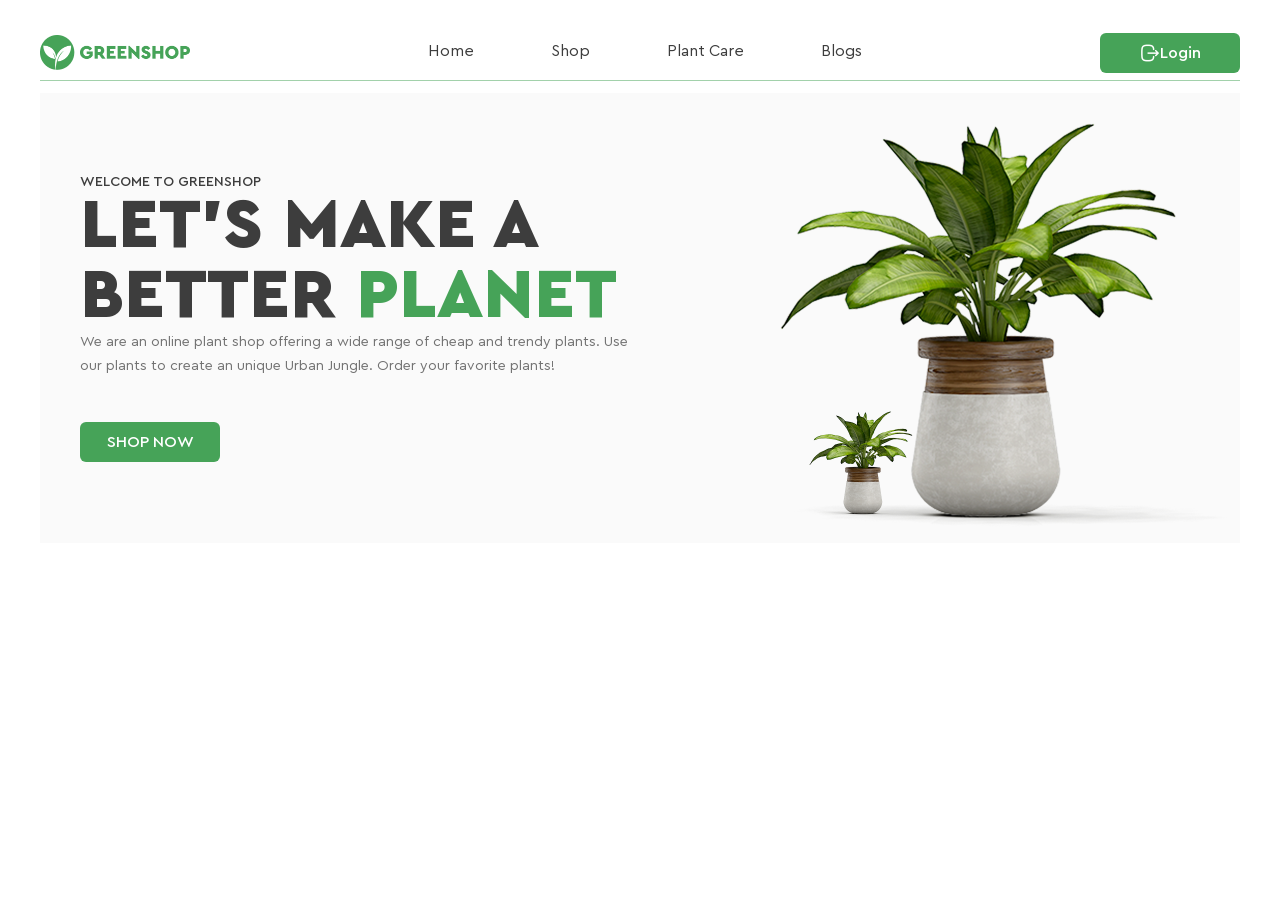
==== commit 94fd213c: "update index and css files" ====
--- a/index.html
+++ b/index.html
@@ -4,90 +4,79 @@
 <head>
     <meta charset="UTF-8">
     <meta name="viewport" content="width=device-width, initial-scale=1.0">
-    <title>Document</title>
-    <link rel="stylesheet" href="./css/style.css">
-    <link rel="stylesheet" href="./fonts/stylesheet.css">
+    <title>GreenShop</title>
+    <link rel="stylesheet" href="./css/styles.css">
+    <link rel="stylesheet" href="./fronts/stylesheet.css">
 </head>
 
 <body>
-    <header class="nav-menu">
-        <a href="#" target="_blank" class="nav-link">All Plants</a>
-        <a href="#" target="_blank" class="nav-link">New Arrivals</a>
-        <a href="#" target="_blank" class="nav-link">Sale</a>
-        <div class="sort-box">
-            <label for="sort">Short by:</label>
-            <select id="sort" name="sort">
-                <option value="default">Default sorting</option>
-                <option value="price">Price</option>
-                <option value="name">Name</option>
-                <option value="rating">Rating</option>
-            </select>
+    <header>
+        <div class="container">
+            <img src="./images/Logo.png" alt="logo" class="logo">
+            <ul class="main-menu">
+                <li class="menu-item">
+                    <a href="#Home" target="_blank">Home</a>
+                </li>
+                <li class="menu-item">
+                    <a href="#Shop" target="_blank">Shop</a>
+                </li>
+                <li class="menu-item parent">
+                    <a href="#Plant Care" target="_blank">Plant Care</a>
+                    <ul class="child-menu">
+                        <li class="menu-item">
+                            <a href="#Drainage">Drainage</a>
+                        </li>
+                        <li class="menu-item">
+                            <a href="#Fungicides">Fungicides</a>
+                        </li>
+                        <li class="menu-item">
+                            <a href="#Fertilizer">Fertilizer</a>
+                        </li>
+                        <li class="menu-item parent">
+                            <a href="#Priming">Priming</a>
+                            <ul class="child-menu">
+                                <li class="menu-item"><a href="#">Universal</a></li>
+                                <li class="menu-item"><a href="#">For Ficus</a></li>
+                                <li class="menu-item"><a href="#">For Cacti</a></li>
+                                <li class="menu-item"><a href="#">For Citrus</a></li>
+                                <li class="menu-item"><a href="#">For those in bloom</a></li>
+                                <li class="menu-item"><a href="#">For Orchids</a></li>
+                            </ul>
+                        </li>
+                    </ul>
+                </li>
+                <li class="menu-item">
+                    <a href="#Blogs" target="_blank">Blogs</a>
+                </li>
+            </ul>
+            <button class="my-btn" type="submit">
+                <img src="./images/Logout.png" alt="login" class="login">
+                <a href="#" target="_blank">Login </a>
+            </button>
         </div>
     </header>
     <main>
-        <div class="cards-wrap">
-            <div class="card-item">
-                <a href="#" target="_blank">
-                    <img src="./images/image_1.png" alt="image.png" class="card-img">
-                </a>
-                <div class="icons">
-                    <a href="#" target="_blank">
-                        <img src="./images/shopping.png" alt="shopping">
-                    </a>
-                    <a href="#" target="_blank">
-                        <img src="./images/heart.png" alt="heart">
-                    </a>
-                    <a href="#" target="_blank">
-                        <img src="./images/Vector.png" alt="Vector">
-                    </a>
+        <div class="wrapper">
+            <div class="text">
+                <p class="title">Welcome to GreenShop</p>
+                <h1>Let’s Make a<br>
+                    Better <span class="highlight"> Planet</span>
+                </h1>
+                <p class="content">
+                    We are an online plant shop offering a wide range of cheap and trendy plants. Use<br>our plants to
+                    create an unique Urban Jungle. Order your favorite plants!
+                </p>
+                <div class="click">
+                    <button class="my-btn">
+                        <a href="#" target="_blank">SHOP NOW</a>
+                    </button>
                 </div>
-                <p class="card-title">Barberton Daisy</p>
-                <h4 class="how-much">$119.00</h4>
             </div>
-            <div class="card-item">
-                <a href="#" target="_blank">
-                    <img src="./images/image_2.png" alt="image.png" class="card-img">
-                </a>
-                <div class="icons">
-                    <a href="#" target="_blank">
-                        <img src="./images/shopping.png" alt="shopping">
-                    </a>
-                    <a href="#" target="_blank">
-                        <img src="./images/heart.png" alt="heart">
-                    </a>
-                    <a href="#" target="_blank">
-                        <img src="./images/Vector.png" alt="Vector">
-                    </a>
-                </div>
-                <p class="card-title">Angel Wing Begonia</p>
-                <h4 class="how-much">$169.00</h4>
-            </div>
-            <div class="card-item">
-                <button class="btn" type="button">
-                    <p class="discount">13% OFF</p>
-                </button>
-                <a href="#" target="_blank">
-                    <img src="./images/image_3.png" alt="image.png" class="card-img">
-                </a>
-                <div class="icons">
-                    <a href="#" target="_blank">
-                        <img src="./images/shopping.png" alt="shopping">
-                    </a>
-                    <a href="#" target="_blank">
-                        <img src="./images/heart.png" alt="heart">
-                    </a>
-                    <a href="#" target="_blank">
-                        <img src="./images/Vector.png" alt="Vector">
-                    </a>
-                </div>
-                <p class="card-title">African Violet</p>
-                <h4 class="how-much">$119.00</h4>
-                <h4 class="old-price">$229.00</h4>
+            <div class="image">
+                <img src="./images/01.png" alt="plant" class="big-plant">
+                <img src="./images/02.png" alt="plant" class="small-plant">
             </div>
         </div>
-
-
-
     </main>
 </body>
 
--- a/css/styles.css
+++ b/css/styles.css
@@ -0,0 +1,208 @@
+* {
+    margin: 0;
+    padding: 0;
+}
+
+ul,
+li {
+    list-style: none;
+    white-space: nowrap;
+}
+
+
+.container {
+    max-width: 1200px;
+    width: 100%;
+    display: flex;
+    justify-content: space-between;
+    margin: auto;
+    align-items: center;
+    margin-top: 25px;
+    border-bottom: 0.3px solid #46A35880;
+}
+
+.logo {
+    width: 150px;
+    height: 34.3px;
+}
+
+.main-menu {
+    display: flex;
+    list-style: none;
+    gap: 47px;
+    padding: 0;
+    margin: 0;
+}
+
+.menu-item {
+    position: relative;
+    border-bottom: 3px solid transparent;
+}
+
+.main-menu a {
+    text-decoration: none;
+    color: #3D3D3D;
+    display: block;
+    padding: 18px 15px;
+    transition: all 0.3s ease;
+    font-family: 'Cera Pro';
+    font-weight: 400;
+    font-style: Regular;
+    font-size: 16px;
+    line-height: 100%;
+    letter-spacing: 0%;
+
+}
+
+.menu-item:hover {
+    border-bottom: 3px solid #46A358;
+}
+
+.child-menu {
+    display: none;
+    position: absolute;
+    top: 0;
+    left: 100%;
+    background: #F4FAF4;
+    list-style: none;
+    margin: 0;
+    padding: 0;
+    min-width: 180px;
+    border-left: 2px solid #46A358;
+    z-index: 10;
+}
+
+.parent:hover>.child-menu {
+    display: block;
+}
+
+.child-menu .menu-item a {
+    padding: 10px 15px;
+    color: #3D3D3D;
+    text-decoration: none;
+    display: block;
+    transition: background 0.5s ease;
+}
+
+.child-menu .menu-item a:hover {
+    background-color: #E1F2E1;
+    color: #000;
+}
+
+.main-menu>.parent>.child-menu {
+    left: 0;
+    top: 100%;
+}
+
+.parent:hover {
+    background-color: #1A712A;
+}
+
+.login {
+    width: 20px;
+    height: 20px;
+}
+
+.my-btn {
+    display: flex;
+    width: 100px;
+    height: 35px;
+    background-color: #46A358;
+    color: white;
+    border-radius: 6px;
+    border: none;
+    align-items: center;
+    justify-content: center;
+    cursor: pointer;
+    font-family: Cera Pro;
+    font-weight: 500;
+    font-size: 16px;
+    line-height: 100%;
+    letter-spacing: 0%;
+
+}
+
+.my-btn a {
+    color: #FFFFFF;
+    text-decoration: none;
+    align-items: center;
+    display: flex;
+}
+
+.wrapper {
+    max-width: 1200px;
+    width: 100%;
+    height: 450px;
+    display: flex;
+    align-items: center;
+    justify-content: space-between;
+    background-color: #F5F5F580;
+    margin: auto;
+    margin-top: 12px;
+}
+
+.text {
+    padding-left: 40px;
+}
+
+.title {
+    font-family: 'Cera Pro';
+    font-weight: 500;
+    font-size: 14px;
+    line-height: 16px;
+    letter-spacing: 10%;
+    text-transform: uppercase;
+    color: #3D3D3D;
+}
+
+.highlight {
+    color: #46A358;
+}
+
+.text h1 {
+    font-family: 'Cera Pro';
+    font-weight: 900;
+    font-size: 70px;
+    line-height: 70px;
+    letter-spacing: 0%;
+    text-transform: uppercase;
+    color: #3D3D3D;
+}
+
+.content {
+    font-family: 'Cera Pro';
+    font-weight: 400;
+    font-size: 14px;
+    line-height: 24px;
+    letter-spacing: 0%;
+    color: #727272;
+}
+
+.click {
+    display: flex;
+    padding-top: 44px;
+}
+
+.my-btn {
+    width: 140px;
+    height: 40px;
+}
+
+.image {
+    display: flex;
+    position: relative;
+}
+
+.big-plant {
+    display: flex;
+    width: 507px;
+    height: 450px;
+}
+
+.small-plant {
+    width: 135px;
+    height: 135px;
+    position: absolute;
+    bottom: 17px;
+    left: 64px;
+}
--- a/fronts/stylesheet.css
+++ b/fronts/stylesheet.css
@@ -0,0 +1,35 @@
+@font-face {
+    font-family: 'Cera Pro';
+    src: url('CeraPro-Regular.woff2') format('woff2'),
+        url('CeraPro-Regular.woff') format('woff');
+    font-weight: 400;
+    font-style: normal;
+    font-display: swap;
+}
+
+@font-face {
+    font-family: 'Cera Pro';
+    src: url('CeraPro-Bold.woff2') format('woff2'),
+        url('CeraPro-Bold.woff') format('woff');
+    font-weight: 700;
+    font-style: normal;
+    font-display: swap;
+}
+
+@font-face {
+    font-family: 'Cera Pro';
+    src: url('CeraPro-Medium.woff2') format('woff2'),
+        url('CeraPro-Medium.woff') format('woff');
+    font-weight: 500;
+    font-style: normal;
+    font-display: swap;
+}
+
+@font-face {
+    font-family: 'Cera Pro';
+    src: url('CeraPro-Black.woff2') format('woff2'),
+        url('CeraPro-Black.woff') format('woff');
+    font-weight: 900;
+    font-style: normal;
+    font-display: swap;
+}
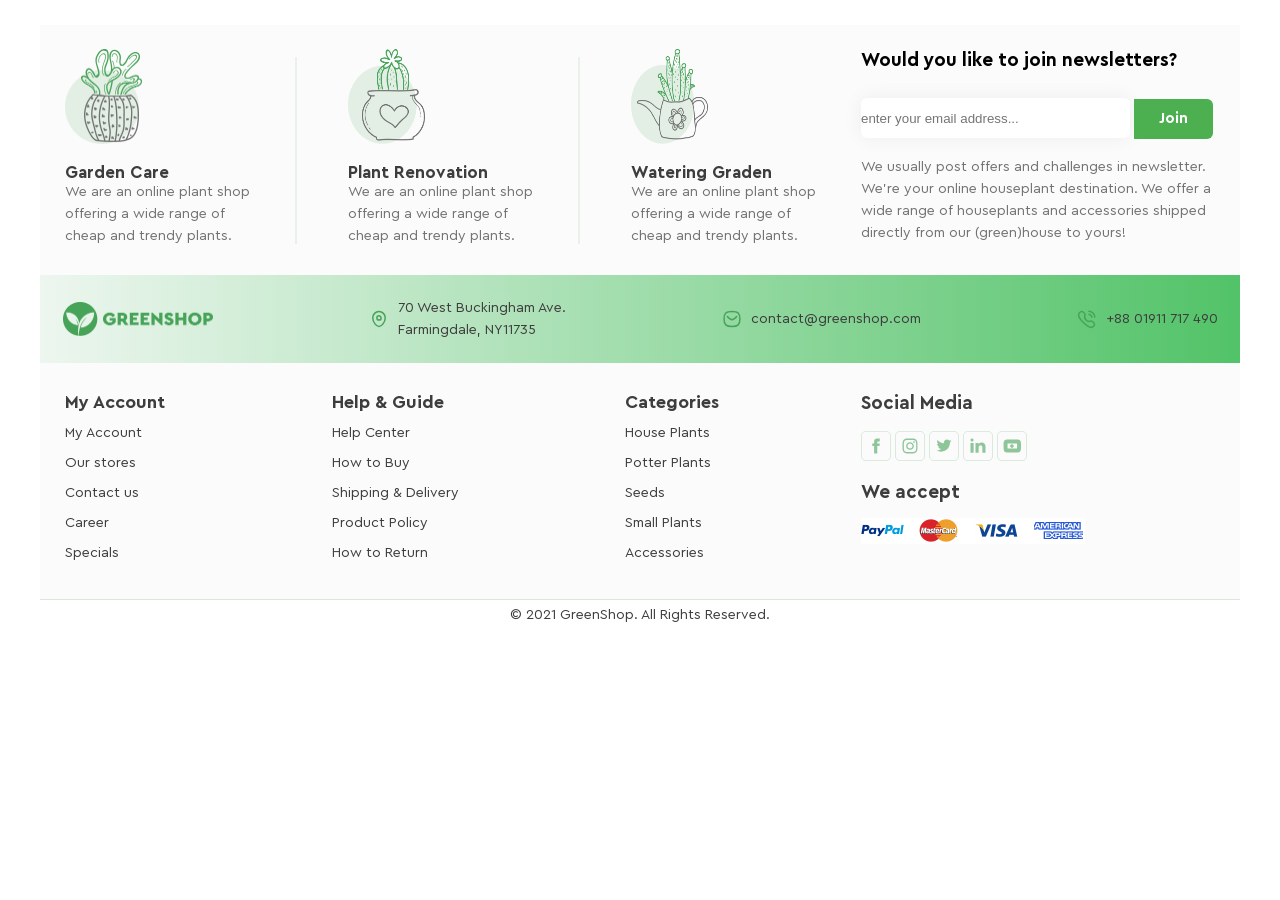
==== commit 13d1238c: "update index and css failes" ====
--- a/index.html
+++ b/index.html
@@ -4,80 +4,124 @@
 <head>
     <meta charset="UTF-8">
     <meta name="viewport" content="width=device-width, initial-scale=1.0">
-    <title>GreenShop</title>
+    <title>Greenshop</title>
     <link rel="stylesheet" href="./css/styles.css">
     <link rel="stylesheet" href="./fronts/stylesheet.css">
 </head>
 
 <body>
-    <header>
-        <div class="container">
-            <img src="./images/Logo.png" alt="logo" class="logo">
-            <ul class="main-menu">
-                <li class="menu-item">
-                    <a href="#Home" target="_blank">Home</a>
-                </li>
-                <li class="menu-item">
-                    <a href="#Shop" target="_blank">Shop</a>
-                </li>
-                <li class="menu-item parent">
-                    <a href="#Plant Care" target="_blank">Plant Care</a>
-                    <ul class="child-menu">
-                        <li class="menu-item">
-                            <a href="#Drainage">Drainage</a>
-                        </li>
-                        <li class="menu-item">
-                            <a href="#Fungicides">Fungicides</a>
-                        </li>
-                        <li class="menu-item">
-                            <a href="#Fertilizer">Fertilizer</a>
-                        </li>
-                        <li class="menu-item parent">
-                            <a href="#Priming">Priming</a>
-                            <ul class="child-menu">
-                                <li class="menu-item"><a href="#">Universal</a></li>
-                                <li class="menu-item"><a href="#">For Ficus</a></li>
-                                <li class="menu-item"><a href="#">For Cacti</a></li>
-                                <li class="menu-item"><a href="#">For Citrus</a></li>
-                                <li class="menu-item"><a href="#">For those in bloom</a></li>
-                                <li class="menu-item"><a href="#">For Orchids</a></li>
-                            </ul>
-                        </li>
-                    </ul>
-                </li>
-                <li class="menu-item">
-                    <a href="#Blogs" target="_blank">Blogs</a>
-                </li>
-            </ul>
-            <button class="my-btn" type="submit">
-                <img src="./images/Logout.png" alt="login" class="login">
-                <a href="#" target="_blank">Login </a>
-            </button>
-        </div>
-    </header>
-    <main>
-        <div class="wrapper">
+    <section class="container-one">
+        <div class="card-item">
+            <img src="./images/Picture-1.png" alt="plant" class="image-plant">
             <div class="text">
-                <p class="title">Welcome to GreenShop</p>
-                <h1>Let’s Make a<br>
-                    Better <span class="highlight"> Planet</span>
-                </h1>
-                <p class="content">
-                    We are an online plant shop offering a wide range of cheap and trendy plants. Use<br>our plants to
-                    create an unique Urban Jungle. Order your favorite plants!
-                </p>
-                <div class="click">
-                    <button class="my-btn">
-                        <a href="#" target="_blank">SHOP NOW</a>
-                    </button>
-                </div>
-            </div>
-            <div class="image">
-                <img src="./images/01.png" alt="plant" class="big-plant">
-                <img src="./images/02.png" alt="plant" class="small-plant">
+                <h3>Garden Care</h3>
+                <p>We are an online plant shop offering a wide range of cheap and trendy plants.</p>
             </div>
         </div>
-    </main>
+        <div class="vertical-line"></div>
+        <div class="card-item">
+            <img src="./images/Picture-2.png" alt="plant" class="image-plant">
+            <div class="text">
+                <h3>Plant Renovation</h3>
+                <p>We are an online plant shop offering a wide range of cheap and trendy plants.</p>
+            </div>
+        </div>
+        <div class="vertical-line"></div>
+        <div class="card-item">
+            <img src="./images/Picture-3.png" alt="plant" class="image-plant">
+            <div class="text">
+                <h3>Watering Graden</h3>
+                <p>We are an online plant shop offering a wide range of cheap and trendy plants.</p>
+            </div>
+        </div>
+        <div class="join-card">
+            <h3>Would you like to join newsletters?</h3>
+            <input placeholder="enter your email address..." name="email" class="email-input">
+            <button class="join-btn" type="button">Join</button>
+            <div class="text">
+                <p>
+                    We usually post offers and challenges in newsletter. We’re your online houseplant destination. We
+                    offer a wide range of houseplants and accessories shipped directly from our (green)house to yours!
+                </p>
+            </div>
+        </div>
+    </section>
+    <section class="container-two">
+        <img src="./images/Logo.png" alt="logo" class="logo">
+        <div class="banner-location">
+            <img src="./images/location.svg" alt="icon" class="icon-banner">
+            <a href="https://maps.app.goo.gl/LFFfyxKkDuAqw3La8" target="_blank" class="text-banner">
+                70 West Buckingham Ave.<br> Farmingdale, NY11735
+            </a>
+        </div>
+        <div class="banner-email">
+            <img src="./images/email.svg" alt="icon" class="icon-banner">
+            <a href="https://www.google.com/?hl=ru" target="_blank" class="text-banner">
+                contact@greenshop.com
+            </a>
+        </div>
+        <div class="banner-phone">
+            <img src="./images/mobile.svg" alt="icon" class="icon-banner">
+            <a href="tel:+8801911717490" target="_blank" class="text-banner">
+                +88 01911 717 490
+            </a>
+        </div>
+    </section>
+    <section class="container-three">
+        <div class="menu">
+            <ul>
+                <h3 class="menu-title">My Account</h3>
+                <li><a href="#" target="_blank">My Account</a></li>
+                <li><a href="#" target="_blank">Our stores</a></li>
+                <li><a href="#" target="_blank">Contact us</a></li>
+                <li><a href="#" target="_blank"> Career</a></li>
+                <li><a href="#" target="_blank">Specials</a></li>
+            </ul>
+        </div>
+        <div class="menu">
+            <ul>
+                <h3 class="menu-title">Help & Guide</h3>
+                <li><a href="#" target="_blank">Help Center</a></li>
+                <li><a href="#" target="_blank">How to Buy</a></li>
+                <li><a href="#" target="_blank">Shipping & Delivery</a></li>
+                <li><a href="#" target="_blank">Product Policy</a></li>
+                <li><a href="#" target="_blank">How to Return</a></li>
+            </ul>
+        </div>
+        <div class="menu">
+            <ul>
+                <h3 class="menu-title">Categories</h3>
+                <li><a href="#" target="_blank">House Plants</a></li>
+                <li><a href="#" target="_blank">Potter Plants</a></li>
+                <li><a href="#" target="_blank"> Seeds</a></li>
+                <li><a href="#" target="_blank"> Small Plants</a></li>
+                <li><a href="#" target="_blank"> Accessories</a></li>
+            </ul>
+        </div>
+        <div class="link-media">
+            <div>
+                <h3 class="title-media">Social Media</h3>
+                <a href="#" target="_blank">
+                    <img src="./images/Facebook.svg" alt="icon" class="icon-media">
+                </a>
+                <a href="#" target="_blank">
+                    <img src="./images/Instagram.svg" alt="icon" class="icon-media">
+                </a>
+                <a href="#" target="_blank">
+                    <img src="./images/Twitter.svg" alt="icon" class="icon-media">
+                </a>
+                <a href="#" target="_blank">
+                    <img src="./images/Linkidin.svg" alt="icon" class="icon-media">
+                </a>
+                <a href="#" target="_blank">
+                    <img src="./images/Youtube.svg" alt="icon" class="icon-media">
+                </a>
+                <h3 class="title-media-two">We accept</h3>
+                <img src="./images/online-payment.png" alt="image" class="payment">
+            </div>
+        </div>
+    </section>
+    <p class="text-end">© 2021 GreenShop. All Rights Reserved.</p>
 </body>
 
 </html>
--- a/css/styles.css
+++ b/css/styles.css
@@ -3,206 +3,218 @@
     padding: 0;
 }
 
-ul,
-li {
-    list-style: none;
-    white-space: nowrap;
-}
-
-
-.container {
+body {
+    font-family: 'Cera Pro';
+}
+
+.container-one {
     max-width: 1200px;
     width: 100%;
-    display: flex;
+    height: 250px;
+    background-color: #FBFBFB;
+    margin: auto;
+    margin-top: 25px;
+    display: flex;
+    align-items: center;
     justify-content: space-between;
+}
+
+.card-item {
+    width: 204px;
+    height: 202px;
+    display: inline-block;
+    padding-left: 25px;
+}
+
+.text h3 {
+    font-weight: 700;
+    font-size: 17px;
+    line-height: 16px;
+    padding-top: 15.7px;
+    color: #3D3D3D;
+}
+
+.image-plant {
+    width: 77px;
+    height: 95px;
+}
+
+.text p {
+    font-weight: 400;
+    font-size: 14px;
+    line-height: 22px;
+    color: #727272;
+}
+
+.vertical-line {
+    border-left: 2px solid #46A3581A;
+    height: 187px;
+    width: 1px;
+}
+
+.join-card {
+    width: 354px;
+    height: 202px;
+    display: inline-block;
+    padding-right: 25px;
+}
+
+.email-input {
+    width: 269px;
+    height: 40px;
+    border-radius: 6px;
+    background-color: #FFFFFF;
+    border: none;
+    margin-top: 25px;
+    margin-bottom: 18px;
+    box-shadow: 0px 0px 20px 0px #0000000F;
+    flex: 1;
+}
+
+.join-btn {
+    background-color: #4CAF50;
+    color: white;
+    border: none;
+    padding: 12px 25px;
+    cursor: pointer;
+    font-size: 14px;
+    transition: 0.3s;
+    border-bottom-right-radius: 6px;
+    border-top-right-radius: 6px;
+    font-family: Cera Pro;
+    font-weight: 700;
+    font-size: 15px;
+    line-height: 16px;
+    letter-spacing: 0%;
+
+}
+
+.join-btn:hover {
+    background-color: #45a049;
+}
+
+.container-two {
+    max-width: 1200px;
+    width: 100%;
+    height: 88px;
+    display: flex;
+    justify-content: space-between;
+    align-items: center;
     margin: auto;
-    align-items: center;
-    margin-top: 25px;
-    border-bottom: 0.3px solid #46A35880;
+    background: linear-gradient(90deg, #EDF6EF 0%, #52C368 100%);
 }
 
 .logo {
     width: 150px;
-    height: 34.3px;
-}
-
-.main-menu {
-    display: flex;
-    list-style: none;
-    gap: 47px;
-    padding: 0;
-    margin: 0;
-}
-
-.menu-item {
-    position: relative;
-    border-bottom: 3px solid transparent;
-}
-
-.main-menu a {
-    text-decoration: none;
-    color: #3D3D3D;
-    display: block;
-    padding: 18px 15px;
-    transition: all 0.3s ease;
-    font-family: 'Cera Pro';
-    font-weight: 400;
-    font-style: Regular;
-    font-size: 16px;
-    line-height: 100%;
-    letter-spacing: 0%;
-
-}
-
-.menu-item:hover {
-    border-bottom: 3px solid #46A358;
-}
-
-.child-menu {
-    display: none;
-    position: absolute;
-    top: 0;
-    left: 100%;
-    background: #F4FAF4;
-    list-style: none;
-    margin: 0;
-    padding: 0;
-    min-width: 180px;
-    border-left: 2px solid #46A358;
-    z-index: 10;
-}
-
-.parent:hover>.child-menu {
-    display: block;
-}
-
-.child-menu .menu-item a {
-    padding: 10px 15px;
-    color: #3D3D3D;
-    text-decoration: none;
-    display: block;
-    transition: background 0.5s ease;
-}
-
-.child-menu .menu-item a:hover {
-    background-color: #E1F2E1;
-    color: #000;
-}
-
-.main-menu>.parent>.child-menu {
-    left: 0;
-    top: 100%;
-}
-
-.parent:hover {
-    background-color: #1A712A;
-}
-
-.login {
+    height: 34px;
+    padding-left: 23px;
+}
+
+.banner-location {
+    display: flex;
+    align-items: center;
+}
+
+.icon-banner {
     width: 20px;
     height: 20px;
-}
-
-.my-btn {
-    display: flex;
-    width: 100px;
-    height: 35px;
-    background-color: #46A358;
-    color: white;
-    border-radius: 6px;
-    border: none;
-    align-items: center;
-    justify-content: center;
-    cursor: pointer;
-    font-family: Cera Pro;
-    font-weight: 500;
-    font-size: 16px;
-    line-height: 100%;
-    letter-spacing: 0%;
-
-}
-
-.my-btn a {
-    color: #FFFFFF;
+    padding: 0px 9px 0px 0px;
+}
+
+.text-banner {
     text-decoration: none;
-    align-items: center;
-    display: flex;
-}
-
-.wrapper {
+    color: #3D3D3D;
+    font-family: 'Cera Pro';
+    font-weight: 400;
+    font-size: 14px;
+    line-height: 22px;
+}
+
+.banner-email {
+    display: flex;
+    align-items: center;
+}
+
+.banner-phone {
+    display: flex;
+    align-items: center;
+    padding-right: 22px;
+}
+
+.container-three {
     max-width: 1200px;
     width: 100%;
-    height: 450px;
+    height: 236px;
+    background-color: #FBFBFB;
+    margin: auto;
     display: flex;
     align-items: center;
     justify-content: space-between;
-    background-color: #F5F5F580;
-    margin: auto;
-    margin-top: 12px;
-}
-
-.text {
-    padding-left: 40px;
-}
-
-.title {
+    border-bottom: 1px solid #46A35833;
+}
+
+.menu {
+    padding-left: 25px;
+}
+
+.menu li {
+    list-style: none;
     font-family: 'Cera Pro';
-    font-weight: 500;
-    font-size: 14px;
+    font-weight: 400;
+    font-size: 14px;
+    line-height: 30px;
+}
+
+.menu a {
+    text-decoration: none;
+    color: #3D3D3D;
+}
+
+.menu-title {
+    font-weight: 700;
+    font-size: 18px;
     line-height: 16px;
-    letter-spacing: 10%;
-    text-transform: uppercase;
-    color: #3D3D3D;
-}
-
-.highlight {
-    color: #46A358;
-}
-
-.text h1 {
-    font-family: 'Cera Pro';
-    font-weight: 900;
-    font-size: 70px;
-    line-height: 70px;
-    letter-spacing: 0%;
-    text-transform: uppercase;
-    color: #3D3D3D;
-}
-
-.content {
-    font-family: 'Cera Pro';
-    font-weight: 400;
-    font-size: 14px;
-    line-height: 24px;
-    letter-spacing: 0%;
-    color: #727272;
-}
-
-.click {
-    display: flex;
-    padding-top: 44px;
-}
-
-.my-btn {
-    width: 140px;
-    height: 40px;
-}
-
-.image {
-    display: flex;
-    position: relative;
-}
-
-.big-plant {
-    display: flex;
-    width: 507px;
-    height: 450px;
-}
-
-.small-plant {
-    width: 135px;
-    height: 135px;
-    position: absolute;
-    bottom: 17px;
-    left: 64px;
+    color: #3D3D3D;
+    padding-bottom: 8px;
+}
+
+.title-media {
+    color: #3D3D3D;
+
+}
+
+.link-media {
+    width: 224px;
+    height: 154px;
+    display: flex;
+    padding: 25px 155px 49px 0px;
+}
+
+.icon-media {
+    width: 30px;
+    height: 30px;
+    padding-top: 15px;
+}
+
+.title-media-two {
+    color: #3D3D3D;
+    padding-top: 15px;
+    padding-bottom: 13px;
+}
+
+.payment {
+    width: 224px;
+    height: 26px;
+}
+
+.link-media a {
+    text-decoration: none;
+}
+
+.text-end {
+    font-weight: 400;
+    font-size: 14px;
+    line-height: 30px;
+    color: #3D3D3D;
+    text-align: center;
 }
--- a/fronts/stylesheet.css
+++ b/fronts/stylesheet.css
@@ -2,7 +2,7 @@
     font-family: 'Cera Pro';
     src: url('CeraPro-Regular.woff2') format('woff2'),
         url('CeraPro-Regular.woff') format('woff');
-    font-weight: 400;
+    font-weight: normal;
     font-style: normal;
     font-display: swap;
 }
@@ -11,25 +11,8 @@
     font-family: 'Cera Pro';
     src: url('CeraPro-Bold.woff2') format('woff2'),
         url('CeraPro-Bold.woff') format('woff');
-    font-weight: 700;
+    font-weight: bold;
     font-style: normal;
     font-display: swap;
 }
 
-@font-face {
-    font-family: 'Cera Pro';
-    src: url('CeraPro-Medium.woff2') format('woff2'),
-        url('CeraPro-Medium.woff') format('woff');
-    font-weight: 500;
-    font-style: normal;
-    font-display: swap;
-}
-
-@font-face {
-    font-family: 'Cera Pro';
-    src: url('CeraPro-Black.woff2') format('woff2'),
-        url('CeraPro-Black.woff') format('woff');
-    font-weight: 900;
-    font-style: normal;
-    font-display: swap;
-}
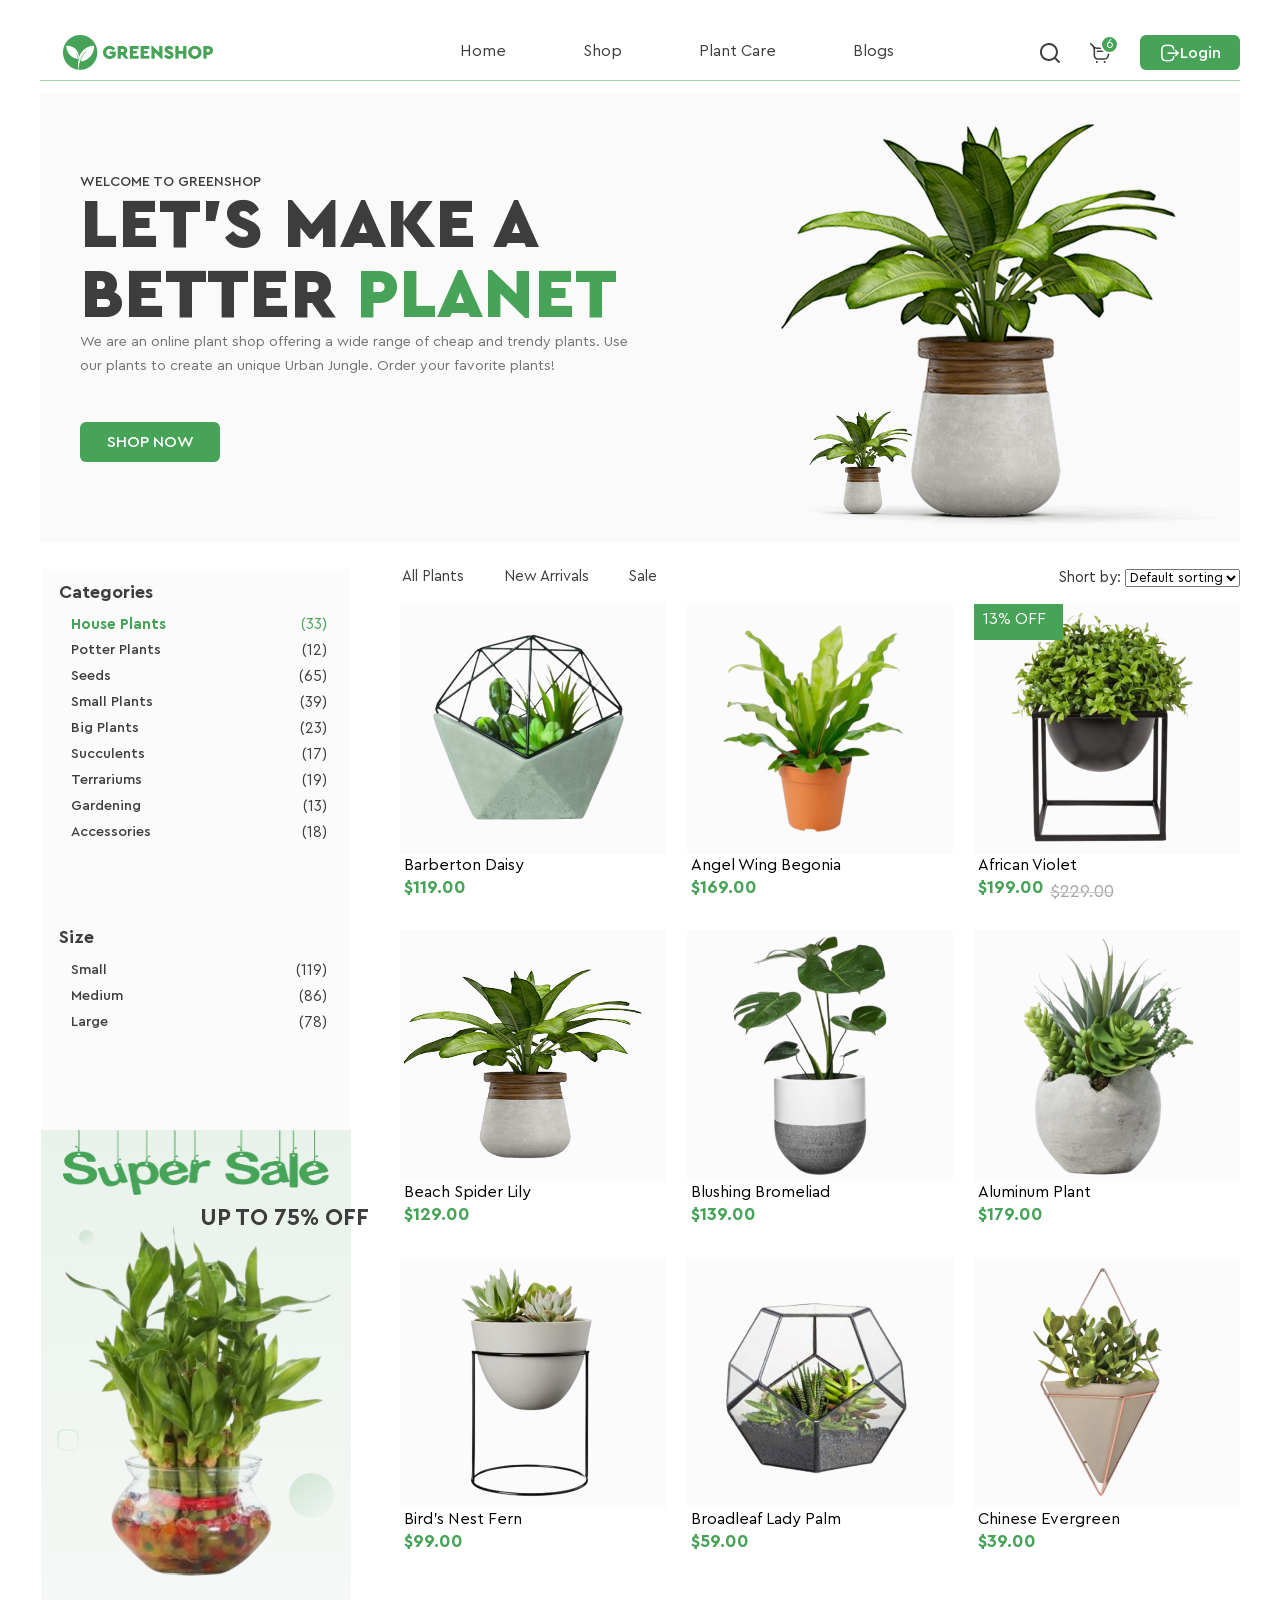
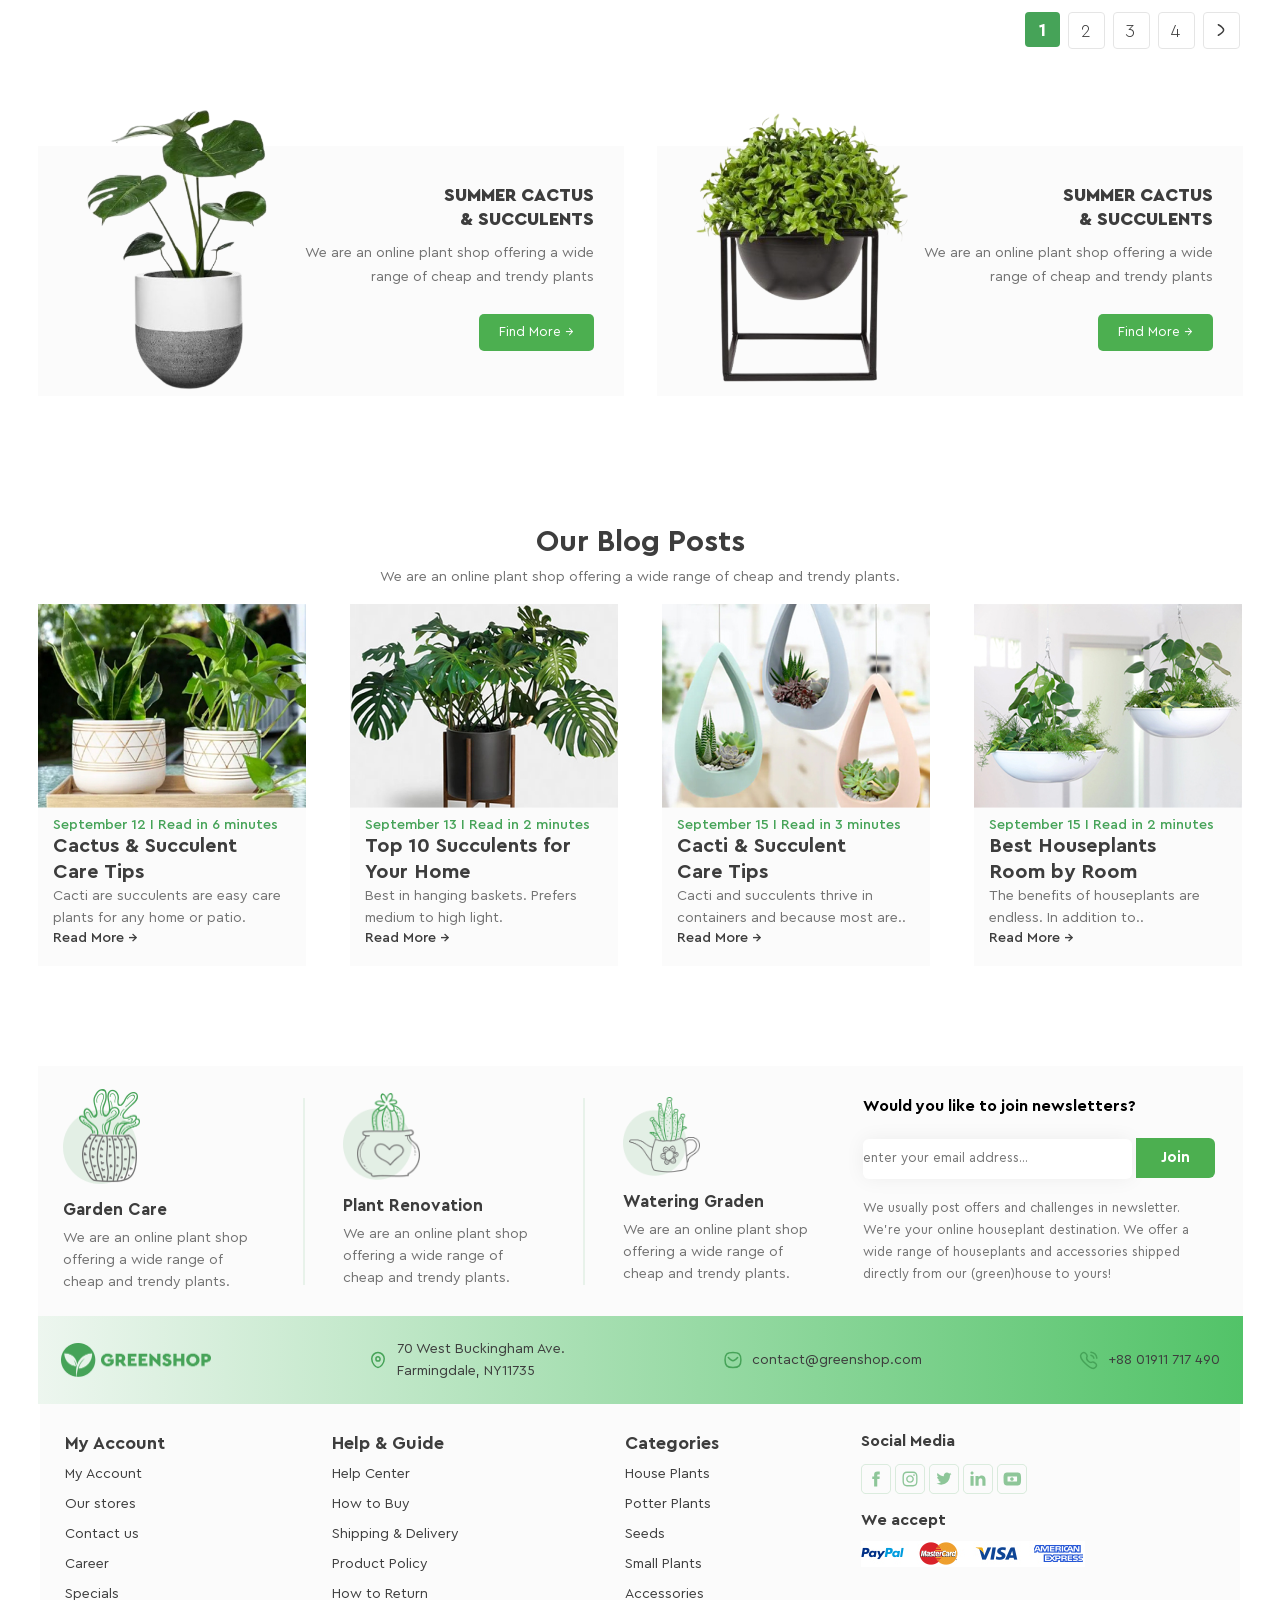
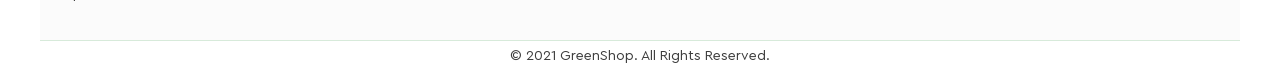
==== commit 206e2862: "update index file and add registrarion file" ====
--- a/index.html
+++ b/index.html
@@ -4,124 +4,612 @@
 <head>
     <meta charset="UTF-8">
     <meta name="viewport" content="width=device-width, initial-scale=1.0">
-    <title>Greenshop</title>
+    <title>GreenShop</title>
     <link rel="stylesheet" href="./css/styles.css">
     <link rel="stylesheet" href="./fronts/stylesheet.css">
+    <link rel="stylesheet" href="./css/normalize.css">
+    <link rel="stylesheet" href="./css/reset200802.css">
 </head>
 
 <body>
-    <section class="container-one">
-        <div class="card-item">
-            <img src="./images/Picture-1.png" alt="plant" class="image-plant">
+    <header>
+        <div class="container">
+            <img src="./images/Logo.png" alt="logo" class="logo">
+            <ul class="main-menu">
+                <li class="menu-item">
+                    <a href="#Home" target="_blank">Home</a>
+                </li>
+                <li class="menu-item">
+                    <a href="#Shop" target="_blank">Shop</a>
+                </li>
+                <li class="menu-item parent">
+                    <a href="#" target="_blank">Plant Care</a>
+                    <ul class="child-menu">
+                        <li class="menu-item">
+                            <a href="#Drainage">Drainage</a>
+                        </li>
+                        <li class="menu-item">
+                            <a href="#Fungicides">Fungicides</a>
+                        </li>
+                        <li class="menu-item">
+                            <a href="#Fertilizer">Fertilizer</a>
+                        </li>
+                        <li class="menu-item parent">
+                            <a href="#Priming">Priming</a>
+                            <ul class="child-menu">
+                                <li class="menu-item"><a href="#">Universal</a></li>
+                                <li class="menu-item"><a href="#">For Ficus</a></li>
+                                <li class="menu-item"><a href="#">For Cacti</a></li>
+                                <li class="menu-item"><a href="#">For Citrus</a></li>
+                                <li class="menu-item"><a href="#">For those in bloom</a></li>
+                                <li class="menu-item"><a href="#">For Orchids</a></li>
+                            </ul>
+                        </li>
+                    </ul>
+                </li>
+                <li class="menu-item">
+                    <a href="#Blogs" target="_blank">Blogs</a>
+                </li>
+            </ul>
+            <div class="icon-title">
+                <span class="number-six">6</span>
+                <svg width="20" height="20" viewBox="0 0 20 20" fill="none" xmlns="http://www.w3.org/2000/svg">
+                    <g clip-path="url(#clip0_1_132)">
+                        <path
+                            d="M14.5655 16.0022C10.5703 19.1858 4.98543 18.3048 2.02723 14.6536C-0.827947 11.1284 -0.649381 6.04306 2.44805 2.8245C5.6485 -0.500824 10.6802 -0.944742 14.3277 1.78307C15.6344 2.76019 16.6103 4.00328 17.2459 5.50798C17.8852 7.02142 18.0794 8.59605 17.8578 10.22C17.6367 11.8365 16.9918 13.2769 15.9422 14.6211C16.0272 14.6767 16.1177 14.7166 16.1826 14.7816C17.3364 15.9304 18.4859 17.0836 19.6397 18.2324C19.9131 18.5046 20.0493 18.8218 19.9681 19.2039C19.807 19.9643 18.9017 20.2578 18.321 19.7358C18.0488 19.4917 17.7985 19.2226 17.54 18.9641C16.5922 18.017 15.6451 17.0692 14.6973 16.122C14.6579 16.0846 14.6167 16.0496 14.5655 16.0022ZM15.9529 8.98627C15.9629 5.1265 12.8467 2.00597 8.97818 2.00035C5.12029 1.99473 2.00663 5.09029 1.98977 8.94757C1.97291 12.8167 5.08283 15.946 8.9632 15.9641C12.8055 15.9822 15.9429 12.8498 15.9529 8.98627Z" />
+                    </g>
+                </svg>
+                <svg width="20" height="20" viewBox="0 0 20 20" fill="none" xmlns="http://www.w3.org/2000/svg">
+                    <path
+                        d="M14.294 16.8721H8.24077C5.65655 16.8721 3.55412 14.7696 3.55412 12.1854V7.3816C3.55412 4.9793 2.35676 2.75568 0.351225 1.43334C-0.00894369 1.19588 -0.108379 0.711439 0.129078 0.35127C0.366535 -0.00893829 0.850939 -0.108412 1.21119 0.129123C2.35606 0.883986 3.28487 1.87959 3.94905 3.02586C4.09258 3.18665 5.24995 4.41338 7.14726 4.41338H16.142C18.596 4.36749 20.5168 6.83021 19.8752 9.19892L18.8397 13.3259C18.3159 15.4138 16.4466 16.8721 14.294 16.8721ZM4.91926 5.53431C5.04912 6.13424 5.11634 6.75284 5.11634 7.3816V12.1854C5.11634 13.9082 6.51796 15.3098 8.24077 15.3098H14.294C15.7291 15.3098 16.9752 14.3377 17.3245 12.9457L18.3599 8.81876C18.7412 7.41128 17.5997 5.94838 16.142 5.9756H7.14722C6.28913 5.9756 5.54224 5.7906 4.91926 5.53431ZM7.85021 19.0201C7.85021 18.4809 7.41307 18.0437 6.87383 18.0437C5.57828 18.0953 5.57942 19.9454 6.87383 19.9965C7.41307 19.9965 7.85021 19.5593 7.85021 19.0201ZM15.6222 19.0201C15.6222 18.4809 15.1851 18.0437 14.6459 18.0437C13.3503 18.0953 13.3514 19.9454 14.6459 19.9965C15.1851 19.9965 15.6222 19.5593 15.6222 19.0201ZM16.9231 8.31893C16.9231 7.88752 16.5734 7.53782 16.142 7.53782H7.45966C6.42329 7.57906 6.42407 9.05914 7.45966 9.10003H16.142C16.5734 9.10003 16.9231 8.75033 16.9231 8.31893Z" />
+                </svg>
+
+            </div>
+            <a href="./Registration.html" target="_blank" class="my-btn">
+                <img src="./images/Logout.png" alt="login" class="login">
+                Login
+            </a>
+        </div>
+    </header>
+    <main>
+        <div class="wrapper">
             <div class="text">
-                <h3>Garden Care</h3>
+                <p class="title">Welcome to GreenShop</p>
+                <h1>Let’s Make a<br>
+                    Better <span class="highlight"> Planet</span>
+                </h1>
+                <p class="content">
+                    We are an online plant shop offering a wide range of cheap and trendy plants. Use<br>our plants to
+                    create an unique Urban Jungle. Order your favorite plants!
+                </p>
+                <div class="click">
+                    <a href="#" target="_blank" class="my-btn-title">
+                        SHOP NOW
+                    </a>
+                </div>
+            </div>
+            <div class="image">
+                <img src="./images/01.png" alt="plant" class="big-plant">
+                <img src="./images/02.png" alt="plant" class="small-plant">
+            </div>
+        </div>
+        <div class="container-two">
+            <aside class="categories">
+                <h3>Categories</h3>
+                <ul>
+                    <li class="active">
+                        <span>House Plants</span>
+                        <span class="count">(33)</span>
+                    </li>
+                    <li>
+                        <a href="#" target="_blank" class="link">Potter Plants</a>
+                        <span class="count">(12)</span>
+                    </li>
+                    <li>
+                        <a href="#" target="_blank" class="link">Seeds</a>
+                        <span class="count">(65)</span>
+                    </li>
+                    <li>
+                        <a href="#" target="_blank" class="link">Small Plants</a>
+                        <span class="count">(39)</span>
+                    </li>
+                    <li>
+                        <a href="#" target="_blank" class="link">Big Plants</a>
+                        <span class="count">(23)</span>
+                    </li>
+                    <li>
+                        <a href="#" target="_blank" class="link">Succulents</a>
+                        <span class="count">(17)</span>
+                    </li>
+                    <li>
+                        <a href="#" target="_blank" class="link">Terrariums</a>
+                        <span class="count">(19)</span>
+                    </li>
+                    <li>
+                        <a href="#" target="_blank" class="link">Gardening</a>
+                        <span class="count">(13)</span>
+                    </li>
+                    <li>
+                        <a href="#" target="_blank" class="link">Accessories</a>
+                        <span class="count">(18)</span>
+                    </li>
+                </ul>
+                <h3 style="margin-top: 74px;">Size</h3>
+                <ul>
+                    <li>
+                        <a href="#" target="_blank" class="link">Small</a>
+                        <span class="count">(119)</span>
+                    </li>
+                    <li>
+                        <a href="#" target="_blank" class="link">Medium</a>
+                        <span class="count">(86)</span>
+                    </li>
+                    <li>
+                        <a href="#" target="_blank" class="link">Large</a>
+                        <span class="count">(78)</span>
+                    </li>
+                </ul>
+                <div class="banner">
+                    <img src="./images/Super-Sale.png" alt="Sale-banner" class="sale">
+                    <p class="sale-text">UP TO 75% OFF</p>
+                    <img src="./images/Sale-Plant.png" alt="Plant-banner" class="plant-banner">
+                    <div class="restangle-one"></div>
+                    <div class="restangle-two"></div>
+                    <img src="./images/Rectangle-3.png" alt="restangle" class="restangle-three">
+                </div>
+            </aside>
+            <div class="nav-menu">
+                <a href="#" target="_blank" class="nav-link">
+                    <span>All Plants</span>
+                </a>
+                <a href="#" target="_blank" class="nav-link">New Arrivals</a>
+                <a href="#" target="_blank" class="nav-link">Sale</a>
+                <div class="sort-box">
+                    <label for="sort">Short by:</label>
+                    <select id="sort" name="sort">
+                        <option value="default">Default sorting</option>
+                        <option value="price">Price</option>
+                        <option value="name">Name</option>
+                        <option value="rating">Rating</option>
+                    </select>
+                </div>
+            </div>
+            <div class="cards-wrap">
+                <div class="card-item">
+                    <a href="#" target="_blank">
+                        <img src="./images/card-image1.png" alt="card-image1" class="card-image">
+                        <div class="icon">
+                            <svg width="20" height="20" viewBox="0 0 20 20" fill="none"
+                                xmlns="http://www.w3.org/2000/svg">
+                                <path
+                                    d="M14.294 16.8721H8.24077C5.65655 16.8721 3.55412 14.7696 3.55412 12.1854V7.3816C3.55412 4.9793 2.35676 2.75568 0.351225 1.43334C-0.00894369 1.19588 -0.108379 0.711439 0.129078 0.35127C0.366535 -0.00893829 0.850939 -0.108412 1.21119 0.129123C2.35606 0.883986 3.28487 1.87959 3.94905 3.02586C4.09258 3.18665 5.24995 4.41338 7.14726 4.41338H16.142C18.596 4.36749 20.5168 6.83021 19.8752 9.19892L18.8397 13.3259C18.3159 15.4138 16.4466 16.8721 14.294 16.8721ZM4.91926 5.53431C5.04912 6.13424 5.11634 6.75284 5.11634 7.3816V12.1854C5.11634 13.9082 6.51796 15.3098 8.24077 15.3098H14.294C15.7291 15.3098 16.9752 14.3377 17.3245 12.9457L18.3599 8.81876C18.7412 7.41128 17.5997 5.94838 16.142 5.9756H7.14722C6.28913 5.9756 5.54224 5.7906 4.91926 5.53431ZM7.85021 19.0201C7.85021 18.4809 7.41307 18.0437 6.87383 18.0437C5.57828 18.0953 5.57942 19.9454 6.87383 19.9965C7.41307 19.9965 7.85021 19.5593 7.85021 19.0201ZM15.6222 19.0201C15.6222 18.4809 15.1851 18.0437 14.6459 18.0437C13.3503 18.0953 13.3514 19.9454 14.6459 19.9965C15.1851 19.9965 15.6222 19.5593 15.6222 19.0201ZM16.9231 8.31893C16.9231 7.88752 16.5734 7.53782 16.142 7.53782H7.45966C6.42329 7.57906 6.42407 9.05914 7.45966 9.10003H16.142C16.5734 9.10003 16.9231 8.75033 16.9231 8.31893Z" />
+                            </svg>
+                            <svg width="20" height="20" viewBox="0 0 20 20" fill="none"
+                                xmlns="http://www.w3.org/2000/svg">
+                                <path
+                                    d="M10 18.8873C9.71527 18.8873 9.44077 18.7842 9.22684 18.5968C8.41888 17.8903 7.63992 17.2264 6.95267 16.6408L6.94916 16.6377C4.93423 14.9207 3.19427 13.4378 1.98364 11.9771C0.630341 10.3441 0 8.79578 0 7.10434C0 5.46097 0.563507 3.94485 1.58661 2.83508C2.62192 1.71219 4.04251 1.09375 5.58716 1.09375C6.74164 1.09375 7.79892 1.45874 8.72955 2.1785C9.19922 2.54181 9.62494 2.98645 10 3.5051C10.3752 2.98645 10.8008 2.54181 11.2706 2.1785C12.2012 1.45874 13.2585 1.09375 14.413 1.09375C15.9575 1.09375 17.3782 1.71219 18.4135 2.83508C19.4366 3.94485 20 5.46097 20 7.10434C20 8.79578 19.3698 10.3441 18.0165 11.9769C16.8059 13.4378 15.0661 14.9205 13.0515 16.6374C12.363 17.224 11.5828 17.8889 10.773 18.5971C10.5592 18.7842 10.2846 18.8873 10 18.8873ZM5.58716 2.26532C4.37363 2.26532 3.25882 2.74963 2.44781 3.62915C1.62476 4.52194 1.17142 5.75607 1.17142 7.10434C1.17142 8.52692 1.70013 9.79919 2.88559 11.2296C4.03137 12.6122 5.73563 14.0645 7.70889 15.7462L7.71255 15.7492C8.4024 16.3371 9.18442 17.0036 9.99832 17.7153C10.8171 17.0023 11.6003 16.3347 12.2916 15.7458C14.2647 14.0642 15.9688 12.6122 17.1146 11.2296C18.2999 9.79919 18.8286 8.52692 18.8286 7.10434C18.8286 5.75607 18.3752 4.52194 17.5522 3.62915C16.7413 2.74963 15.6264 2.26532 14.413 2.26532C13.524 2.26532 12.7078 2.54791 11.9872 3.10516C11.3449 3.60199 10.8975 4.23004 10.6352 4.66949C10.5003 4.89548 10.2629 5.03036 10 5.03036C9.73709 5.03036 9.49966 4.89548 9.36478 4.66949C9.10263 4.23004 8.65524 3.60199 8.01285 3.10516C7.29218 2.54791 6.47598 2.26532 5.58716 2.26532Z" />
+                            </svg>
+                            <svg width="20" height="20" viewBox="0 0 20 20" fill="none"
+                                xmlns="http://www.w3.org/2000/svg">
+                                <g clip-path="url(#clip0_1_132)">
+                                    <path
+                                        d="M14.5655 16.0022C10.5703 19.1858 4.98543 18.3048 2.02723 14.6536C-0.827947 11.1284 -0.649381 6.04306 2.44805 2.8245C5.6485 -0.500824 10.6802 -0.944742 14.3277 1.78307C15.6344 2.76019 16.6103 4.00328 17.2459 5.50798C17.8852 7.02142 18.0794 8.59605 17.8578 10.22C17.6367 11.8365 16.9918 13.2769 15.9422 14.6211C16.0272 14.6767 16.1177 14.7166 16.1826 14.7816C17.3364 15.9304 18.4859 17.0836 19.6397 18.2324C19.9131 18.5046 20.0493 18.8218 19.9681 19.2039C19.807 19.9643 18.9017 20.2578 18.321 19.7358C18.0488 19.4917 17.7985 19.2226 17.54 18.9641C16.5922 18.017 15.6451 17.0692 14.6973 16.122C14.6579 16.0846 14.6167 16.0496 14.5655 16.0022ZM15.9529 8.98627C15.9629 5.1265 12.8467 2.00597 8.97818 2.00035C5.12029 1.99473 2.00663 5.09029 1.98977 8.94757C1.97291 12.8167 5.08283 15.946 8.9632 15.9641C12.8055 15.9822 15.9429 12.8498 15.9529 8.98627Z" />
+                                </g>
+                            </svg>
+                        </div>
+                    </a>
+                    <p>Barberton Daisy</p>
+                    <h3 class="how-much">$119.00</h3>
+                </div>
+                <div class="card-item">
+                    <a href="#" target="_blank">
+                        <img src="./images/card-image2.png" alt="card-image1" class="card-image">
+                        <div class="icon">
+                            <svg width="20" height="20" viewBox="0 0 20 20" fill="none"
+                                xmlns="http://www.w3.org/2000/svg">
+                                <path
+                                    d="M14.294 16.8721H8.24077C5.65655 16.8721 3.55412 14.7696 3.55412 12.1854V7.3816C3.55412 4.9793 2.35676 2.75568 0.351225 1.43334C-0.00894369 1.19588 -0.108379 0.711439 0.129078 0.35127C0.366535 -0.00893829 0.850939 -0.108412 1.21119 0.129123C2.35606 0.883986 3.28487 1.87959 3.94905 3.02586C4.09258 3.18665 5.24995 4.41338 7.14726 4.41338H16.142C18.596 4.36749 20.5168 6.83021 19.8752 9.19892L18.8397 13.3259C18.3159 15.4138 16.4466 16.8721 14.294 16.8721ZM4.91926 5.53431C5.04912 6.13424 5.11634 6.75284 5.11634 7.3816V12.1854C5.11634 13.9082 6.51796 15.3098 8.24077 15.3098H14.294C15.7291 15.3098 16.9752 14.3377 17.3245 12.9457L18.3599 8.81876C18.7412 7.41128 17.5997 5.94838 16.142 5.9756H7.14722C6.28913 5.9756 5.54224 5.7906 4.91926 5.53431ZM7.85021 19.0201C7.85021 18.4809 7.41307 18.0437 6.87383 18.0437C5.57828 18.0953 5.57942 19.9454 6.87383 19.9965C7.41307 19.9965 7.85021 19.5593 7.85021 19.0201ZM15.6222 19.0201C15.6222 18.4809 15.1851 18.0437 14.6459 18.0437C13.3503 18.0953 13.3514 19.9454 14.6459 19.9965C15.1851 19.9965 15.6222 19.5593 15.6222 19.0201ZM16.9231 8.31893C16.9231 7.88752 16.5734 7.53782 16.142 7.53782H7.45966C6.42329 7.57906 6.42407 9.05914 7.45966 9.10003H16.142C16.5734 9.10003 16.9231 8.75033 16.9231 8.31893Z" />
+                            </svg>
+                            <svg width="20" height="20" viewBox="0 0 20 20" fill="none"
+                                xmlns="http://www.w3.org/2000/svg">
+                                <path
+                                    d="M10 18.8873C9.71527 18.8873 9.44077 18.7842 9.22684 18.5968C8.41888 17.8903 7.63992 17.2264 6.95267 16.6408L6.94916 16.6377C4.93423 14.9207 3.19427 13.4378 1.98364 11.9771C0.630341 10.3441 0 8.79578 0 7.10434C0 5.46097 0.563507 3.94485 1.58661 2.83508C2.62192 1.71219 4.04251 1.09375 5.58716 1.09375C6.74164 1.09375 7.79892 1.45874 8.72955 2.1785C9.19922 2.54181 9.62494 2.98645 10 3.5051C10.3752 2.98645 10.8008 2.54181 11.2706 2.1785C12.2012 1.45874 13.2585 1.09375 14.413 1.09375C15.9575 1.09375 17.3782 1.71219 18.4135 2.83508C19.4366 3.94485 20 5.46097 20 7.10434C20 8.79578 19.3698 10.3441 18.0165 11.9769C16.8059 13.4378 15.0661 14.9205 13.0515 16.6374C12.363 17.224 11.5828 17.8889 10.773 18.5971C10.5592 18.7842 10.2846 18.8873 10 18.8873ZM5.58716 2.26532C4.37363 2.26532 3.25882 2.74963 2.44781 3.62915C1.62476 4.52194 1.17142 5.75607 1.17142 7.10434C1.17142 8.52692 1.70013 9.79919 2.88559 11.2296C4.03137 12.6122 5.73563 14.0645 7.70889 15.7462L7.71255 15.7492C8.4024 16.3371 9.18442 17.0036 9.99832 17.7153C10.8171 17.0023 11.6003 16.3347 12.2916 15.7458C14.2647 14.0642 15.9688 12.6122 17.1146 11.2296C18.2999 9.79919 18.8286 8.52692 18.8286 7.10434C18.8286 5.75607 18.3752 4.52194 17.5522 3.62915C16.7413 2.74963 15.6264 2.26532 14.413 2.26532C13.524 2.26532 12.7078 2.54791 11.9872 3.10516C11.3449 3.60199 10.8975 4.23004 10.6352 4.66949C10.5003 4.89548 10.2629 5.03036 10 5.03036C9.73709 5.03036 9.49966 4.89548 9.36478 4.66949C9.10263 4.23004 8.65524 3.60199 8.01285 3.10516C7.29218 2.54791 6.47598 2.26532 5.58716 2.26532Z" />
+                            </svg>
+                            <svg width="20" height="20" viewBox="0 0 20 20" fill="none"
+                                xmlns="http://www.w3.org/2000/svg">
+                                <g clip-path="url(#clip0_1_132)">
+                                    <path
+                                        d="M14.5655 16.0022C10.5703 19.1858 4.98543 18.3048 2.02723 14.6536C-0.827947 11.1284 -0.649381 6.04306 2.44805 2.8245C5.6485 -0.500824 10.6802 -0.944742 14.3277 1.78307C15.6344 2.76019 16.6103 4.00328 17.2459 5.50798C17.8852 7.02142 18.0794 8.59605 17.8578 10.22C17.6367 11.8365 16.9918 13.2769 15.9422 14.6211C16.0272 14.6767 16.1177 14.7166 16.1826 14.7816C17.3364 15.9304 18.4859 17.0836 19.6397 18.2324C19.9131 18.5046 20.0493 18.8218 19.9681 19.2039C19.807 19.9643 18.9017 20.2578 18.321 19.7358C18.0488 19.4917 17.7985 19.2226 17.54 18.9641C16.5922 18.017 15.6451 17.0692 14.6973 16.122C14.6579 16.0846 14.6167 16.0496 14.5655 16.0022ZM15.9529 8.98627C15.9629 5.1265 12.8467 2.00597 8.97818 2.00035C5.12029 1.99473 2.00663 5.09029 1.98977 8.94757C1.97291 12.8167 5.08283 15.946 8.9632 15.9641C12.8055 15.9822 15.9429 12.8498 15.9529 8.98627Z" />
+                                </g>
+                            </svg>
+                        </div>
+                    </a>
+                    <p>Angel Wing Begonia</p>
+                    <h3 class="how-much">$169.00</h3>
+                </div>
+                <div class="card-item">
+                    <a href="#" target="_blank">
+                        <img src="./images/card-image3.png" alt="card-image1" class="card-image">
+                        <div class="frame">13% OFF</div>
+                        <div class="icon">
+                            <svg width="20" height="20" viewBox="0 0 20 20" fill="none"
+                                xmlns="http://www.w3.org/2000/svg">
+                                <path
+                                    d="M14.294 16.8721H8.24077C5.65655 16.8721 3.55412 14.7696 3.55412 12.1854V7.3816C3.55412 4.9793 2.35676 2.75568 0.351225 1.43334C-0.00894369 1.19588 -0.108379 0.711439 0.129078 0.35127C0.366535 -0.00893829 0.850939 -0.108412 1.21119 0.129123C2.35606 0.883986 3.28487 1.87959 3.94905 3.02586C4.09258 3.18665 5.24995 4.41338 7.14726 4.41338H16.142C18.596 4.36749 20.5168 6.83021 19.8752 9.19892L18.8397 13.3259C18.3159 15.4138 16.4466 16.8721 14.294 16.8721ZM4.91926 5.53431C5.04912 6.13424 5.11634 6.75284 5.11634 7.3816V12.1854C5.11634 13.9082 6.51796 15.3098 8.24077 15.3098H14.294C15.7291 15.3098 16.9752 14.3377 17.3245 12.9457L18.3599 8.81876C18.7412 7.41128 17.5997 5.94838 16.142 5.9756H7.14722C6.28913 5.9756 5.54224 5.7906 4.91926 5.53431ZM7.85021 19.0201C7.85021 18.4809 7.41307 18.0437 6.87383 18.0437C5.57828 18.0953 5.57942 19.9454 6.87383 19.9965C7.41307 19.9965 7.85021 19.5593 7.85021 19.0201ZM15.6222 19.0201C15.6222 18.4809 15.1851 18.0437 14.6459 18.0437C13.3503 18.0953 13.3514 19.9454 14.6459 19.9965C15.1851 19.9965 15.6222 19.5593 15.6222 19.0201ZM16.9231 8.31893C16.9231 7.88752 16.5734 7.53782 16.142 7.53782H7.45966C6.42329 7.57906 6.42407 9.05914 7.45966 9.10003H16.142C16.5734 9.10003 16.9231 8.75033 16.9231 8.31893Z" />
+                            </svg>
+                            <svg width="20" height="20" viewBox="0 0 20 20" fill="none"
+                                xmlns="http://www.w3.org/2000/svg">
+                                <path
+                                    d="M10 18.8873C9.71527 18.8873 9.44077 18.7842 9.22684 18.5968C8.41888 17.8903 7.63992 17.2264 6.95267 16.6408L6.94916 16.6377C4.93423 14.9207 3.19427 13.4378 1.98364 11.9771C0.630341 10.3441 0 8.79578 0 7.10434C0 5.46097 0.563507 3.94485 1.58661 2.83508C2.62192 1.71219 4.04251 1.09375 5.58716 1.09375C6.74164 1.09375 7.79892 1.45874 8.72955 2.1785C9.19922 2.54181 9.62494 2.98645 10 3.5051C10.3752 2.98645 10.8008 2.54181 11.2706 2.1785C12.2012 1.45874 13.2585 1.09375 14.413 1.09375C15.9575 1.09375 17.3782 1.71219 18.4135 2.83508C19.4366 3.94485 20 5.46097 20 7.10434C20 8.79578 19.3698 10.3441 18.0165 11.9769C16.8059 13.4378 15.0661 14.9205 13.0515 16.6374C12.363 17.224 11.5828 17.8889 10.773 18.5971C10.5592 18.7842 10.2846 18.8873 10 18.8873ZM5.58716 2.26532C4.37363 2.26532 3.25882 2.74963 2.44781 3.62915C1.62476 4.52194 1.17142 5.75607 1.17142 7.10434C1.17142 8.52692 1.70013 9.79919 2.88559 11.2296C4.03137 12.6122 5.73563 14.0645 7.70889 15.7462L7.71255 15.7492C8.4024 16.3371 9.18442 17.0036 9.99832 17.7153C10.8171 17.0023 11.6003 16.3347 12.2916 15.7458C14.2647 14.0642 15.9688 12.6122 17.1146 11.2296C18.2999 9.79919 18.8286 8.52692 18.8286 7.10434C18.8286 5.75607 18.3752 4.52194 17.5522 3.62915C16.7413 2.74963 15.6264 2.26532 14.413 2.26532C13.524 2.26532 12.7078 2.54791 11.9872 3.10516C11.3449 3.60199 10.8975 4.23004 10.6352 4.66949C10.5003 4.89548 10.2629 5.03036 10 5.03036C9.73709 5.03036 9.49966 4.89548 9.36478 4.66949C9.10263 4.23004 8.65524 3.60199 8.01285 3.10516C7.29218 2.54791 6.47598 2.26532 5.58716 2.26532Z" />
+                            </svg>
+                            <svg width="20" height="20" viewBox="0 0 20 20" fill="none"
+                                xmlns="http://www.w3.org/2000/svg">
+                                <g clip-path="url(#clip0_1_132)">
+                                    <path
+                                        d="M14.5655 16.0022C10.5703 19.1858 4.98543 18.3048 2.02723 14.6536C-0.827947 11.1284 -0.649381 6.04306 2.44805 2.8245C5.6485 -0.500824 10.6802 -0.944742 14.3277 1.78307C15.6344 2.76019 16.6103 4.00328 17.2459 5.50798C17.8852 7.02142 18.0794 8.59605 17.8578 10.22C17.6367 11.8365 16.9918 13.2769 15.9422 14.6211C16.0272 14.6767 16.1177 14.7166 16.1826 14.7816C17.3364 15.9304 18.4859 17.0836 19.6397 18.2324C19.9131 18.5046 20.0493 18.8218 19.9681 19.2039C19.807 19.9643 18.9017 20.2578 18.321 19.7358C18.0488 19.4917 17.7985 19.2226 17.54 18.9641C16.5922 18.017 15.6451 17.0692 14.6973 16.122C14.6579 16.0846 14.6167 16.0496 14.5655 16.0022ZM15.9529 8.98627C15.9629 5.1265 12.8467 2.00597 8.97818 2.00035C5.12029 1.99473 2.00663 5.09029 1.98977 8.94757C1.97291 12.8167 5.08283 15.946 8.9632 15.9641C12.8055 15.9822 15.9429 12.8498 15.9529 8.98627Z" />
+                                </g>
+                            </svg>
+                        </div>
+                    </a>
+                    <p>African Violet</p>
+                    <h3 class="how-much">$199.00</h3>
+                    <h3 class="old-price">$229.00</h3>
+                </div>
+                <div class="card-item">
+                    <a href="#" target="_blank">
+                        <img src="./images/card-image4.png" alt="card-image1" class="card-image-two">
+                        <div class="icon">
+                            <svg width="20" height="20" viewBox="0 0 20 20" fill="none"
+                                xmlns="http://www.w3.org/2000/svg">
+                                <path
+                                    d="M14.294 16.8721H8.24077C5.65655 16.8721 3.55412 14.7696 3.55412 12.1854V7.3816C3.55412 4.9793 2.35676 2.75568 0.351225 1.43334C-0.00894369 1.19588 -0.108379 0.711439 0.129078 0.35127C0.366535 -0.00893829 0.850939 -0.108412 1.21119 0.129123C2.35606 0.883986 3.28487 1.87959 3.94905 3.02586C4.09258 3.18665 5.24995 4.41338 7.14726 4.41338H16.142C18.596 4.36749 20.5168 6.83021 19.8752 9.19892L18.8397 13.3259C18.3159 15.4138 16.4466 16.8721 14.294 16.8721ZM4.91926 5.53431C5.04912 6.13424 5.11634 6.75284 5.11634 7.3816V12.1854C5.11634 13.9082 6.51796 15.3098 8.24077 15.3098H14.294C15.7291 15.3098 16.9752 14.3377 17.3245 12.9457L18.3599 8.81876C18.7412 7.41128 17.5997 5.94838 16.142 5.9756H7.14722C6.28913 5.9756 5.54224 5.7906 4.91926 5.53431ZM7.85021 19.0201C7.85021 18.4809 7.41307 18.0437 6.87383 18.0437C5.57828 18.0953 5.57942 19.9454 6.87383 19.9965C7.41307 19.9965 7.85021 19.5593 7.85021 19.0201ZM15.6222 19.0201C15.6222 18.4809 15.1851 18.0437 14.6459 18.0437C13.3503 18.0953 13.3514 19.9454 14.6459 19.9965C15.1851 19.9965 15.6222 19.5593 15.6222 19.0201ZM16.9231 8.31893C16.9231 7.88752 16.5734 7.53782 16.142 7.53782H7.45966C6.42329 7.57906 6.42407 9.05914 7.45966 9.10003H16.142C16.5734 9.10003 16.9231 8.75033 16.9231 8.31893Z" />
+                            </svg>
+                            <svg width="20" height="20" viewBox="0 0 20 20" fill="none"
+                                xmlns="http://www.w3.org/2000/svg">
+                                <path
+                                    d="M10 18.8873C9.71527 18.8873 9.44077 18.7842 9.22684 18.5968C8.41888 17.8903 7.63992 17.2264 6.95267 16.6408L6.94916 16.6377C4.93423 14.9207 3.19427 13.4378 1.98364 11.9771C0.630341 10.3441 0 8.79578 0 7.10434C0 5.46097 0.563507 3.94485 1.58661 2.83508C2.62192 1.71219 4.04251 1.09375 5.58716 1.09375C6.74164 1.09375 7.79892 1.45874 8.72955 2.1785C9.19922 2.54181 9.62494 2.98645 10 3.5051C10.3752 2.98645 10.8008 2.54181 11.2706 2.1785C12.2012 1.45874 13.2585 1.09375 14.413 1.09375C15.9575 1.09375 17.3782 1.71219 18.4135 2.83508C19.4366 3.94485 20 5.46097 20 7.10434C20 8.79578 19.3698 10.3441 18.0165 11.9769C16.8059 13.4378 15.0661 14.9205 13.0515 16.6374C12.363 17.224 11.5828 17.8889 10.773 18.5971C10.5592 18.7842 10.2846 18.8873 10 18.8873ZM5.58716 2.26532C4.37363 2.26532 3.25882 2.74963 2.44781 3.62915C1.62476 4.52194 1.17142 5.75607 1.17142 7.10434C1.17142 8.52692 1.70013 9.79919 2.88559 11.2296C4.03137 12.6122 5.73563 14.0645 7.70889 15.7462L7.71255 15.7492C8.4024 16.3371 9.18442 17.0036 9.99832 17.7153C10.8171 17.0023 11.6003 16.3347 12.2916 15.7458C14.2647 14.0642 15.9688 12.6122 17.1146 11.2296C18.2999 9.79919 18.8286 8.52692 18.8286 7.10434C18.8286 5.75607 18.3752 4.52194 17.5522 3.62915C16.7413 2.74963 15.6264 2.26532 14.413 2.26532C13.524 2.26532 12.7078 2.54791 11.9872 3.10516C11.3449 3.60199 10.8975 4.23004 10.6352 4.66949C10.5003 4.89548 10.2629 5.03036 10 5.03036C9.73709 5.03036 9.49966 4.89548 9.36478 4.66949C9.10263 4.23004 8.65524 3.60199 8.01285 3.10516C7.29218 2.54791 6.47598 2.26532 5.58716 2.26532Z" />
+                            </svg>
+                            <svg width="20" height="20" viewBox="0 0 20 20" fill="none"
+                                xmlns="http://www.w3.org/2000/svg">
+                                <g clip-path="url(#clip0_1_132)">
+                                    <path
+                                        d="M14.5655 16.0022C10.5703 19.1858 4.98543 18.3048 2.02723 14.6536C-0.827947 11.1284 -0.649381 6.04306 2.44805 2.8245C5.6485 -0.500824 10.6802 -0.944742 14.3277 1.78307C15.6344 2.76019 16.6103 4.00328 17.2459 5.50798C17.8852 7.02142 18.0794 8.59605 17.8578 10.22C17.6367 11.8365 16.9918 13.2769 15.9422 14.6211C16.0272 14.6767 16.1177 14.7166 16.1826 14.7816C17.3364 15.9304 18.4859 17.0836 19.6397 18.2324C19.9131 18.5046 20.0493 18.8218 19.9681 19.2039C19.807 19.9643 18.9017 20.2578 18.321 19.7358C18.0488 19.4917 17.7985 19.2226 17.54 18.9641C16.5922 18.017 15.6451 17.0692 14.6973 16.122C14.6579 16.0846 14.6167 16.0496 14.5655 16.0022ZM15.9529 8.98627C15.9629 5.1265 12.8467 2.00597 8.97818 2.00035C5.12029 1.99473 2.00663 5.09029 1.98977 8.94757C1.97291 12.8167 5.08283 15.946 8.9632 15.9641C12.8055 15.9822 15.9429 12.8498 15.9529 8.98627Z" />
+                                </g>
+                            </svg>
+                        </div>
+                    </a>
+                    <p>Beach Spider Lily</p>
+                    <h3 class="how-much">$129.00</h3>
+                </div>
+                <div class="card-item">
+                    <a href="#" target="_blank">
+                        <img src="./images/card-image5.png" alt="card-image1" class="card-image">
+                        <div class="icon">
+                            <svg width="20" height="20" viewBox="0 0 20 20" fill="none"
+                                xmlns="http://www.w3.org/2000/svg">
+                                <path
+                                    d="M14.294 16.8721H8.24077C5.65655 16.8721 3.55412 14.7696 3.55412 12.1854V7.3816C3.55412 4.9793 2.35676 2.75568 0.351225 1.43334C-0.00894369 1.19588 -0.108379 0.711439 0.129078 0.35127C0.366535 -0.00893829 0.850939 -0.108412 1.21119 0.129123C2.35606 0.883986 3.28487 1.87959 3.94905 3.02586C4.09258 3.18665 5.24995 4.41338 7.14726 4.41338H16.142C18.596 4.36749 20.5168 6.83021 19.8752 9.19892L18.8397 13.3259C18.3159 15.4138 16.4466 16.8721 14.294 16.8721ZM4.91926 5.53431C5.04912 6.13424 5.11634 6.75284 5.11634 7.3816V12.1854C5.11634 13.9082 6.51796 15.3098 8.24077 15.3098H14.294C15.7291 15.3098 16.9752 14.3377 17.3245 12.9457L18.3599 8.81876C18.7412 7.41128 17.5997 5.94838 16.142 5.9756H7.14722C6.28913 5.9756 5.54224 5.7906 4.91926 5.53431ZM7.85021 19.0201C7.85021 18.4809 7.41307 18.0437 6.87383 18.0437C5.57828 18.0953 5.57942 19.9454 6.87383 19.9965C7.41307 19.9965 7.85021 19.5593 7.85021 19.0201ZM15.6222 19.0201C15.6222 18.4809 15.1851 18.0437 14.6459 18.0437C13.3503 18.0953 13.3514 19.9454 14.6459 19.9965C15.1851 19.9965 15.6222 19.5593 15.6222 19.0201ZM16.9231 8.31893C16.9231 7.88752 16.5734 7.53782 16.142 7.53782H7.45966C6.42329 7.57906 6.42407 9.05914 7.45966 9.10003H16.142C16.5734 9.10003 16.9231 8.75033 16.9231 8.31893Z" />
+                            </svg>
+                            <svg width="20" height="20" viewBox="0 0 20 20" fill="none"
+                                xmlns="http://www.w3.org/2000/svg">
+                                <path
+                                    d="M10 18.8873C9.71527 18.8873 9.44077 18.7842 9.22684 18.5968C8.41888 17.8903 7.63992 17.2264 6.95267 16.6408L6.94916 16.6377C4.93423 14.9207 3.19427 13.4378 1.98364 11.9771C0.630341 10.3441 0 8.79578 0 7.10434C0 5.46097 0.563507 3.94485 1.58661 2.83508C2.62192 1.71219 4.04251 1.09375 5.58716 1.09375C6.74164 1.09375 7.79892 1.45874 8.72955 2.1785C9.19922 2.54181 9.62494 2.98645 10 3.5051C10.3752 2.98645 10.8008 2.54181 11.2706 2.1785C12.2012 1.45874 13.2585 1.09375 14.413 1.09375C15.9575 1.09375 17.3782 1.71219 18.4135 2.83508C19.4366 3.94485 20 5.46097 20 7.10434C20 8.79578 19.3698 10.3441 18.0165 11.9769C16.8059 13.4378 15.0661 14.9205 13.0515 16.6374C12.363 17.224 11.5828 17.8889 10.773 18.5971C10.5592 18.7842 10.2846 18.8873 10 18.8873ZM5.58716 2.26532C4.37363 2.26532 3.25882 2.74963 2.44781 3.62915C1.62476 4.52194 1.17142 5.75607 1.17142 7.10434C1.17142 8.52692 1.70013 9.79919 2.88559 11.2296C4.03137 12.6122 5.73563 14.0645 7.70889 15.7462L7.71255 15.7492C8.4024 16.3371 9.18442 17.0036 9.99832 17.7153C10.8171 17.0023 11.6003 16.3347 12.2916 15.7458C14.2647 14.0642 15.9688 12.6122 17.1146 11.2296C18.2999 9.79919 18.8286 8.52692 18.8286 7.10434C18.8286 5.75607 18.3752 4.52194 17.5522 3.62915C16.7413 2.74963 15.6264 2.26532 14.413 2.26532C13.524 2.26532 12.7078 2.54791 11.9872 3.10516C11.3449 3.60199 10.8975 4.23004 10.6352 4.66949C10.5003 4.89548 10.2629 5.03036 10 5.03036C9.73709 5.03036 9.49966 4.89548 9.36478 4.66949C9.10263 4.23004 8.65524 3.60199 8.01285 3.10516C7.29218 2.54791 6.47598 2.26532 5.58716 2.26532Z" />
+                            </svg>
+                            <svg width="20" height="20" viewBox="0 0 20 20" fill="none"
+                                xmlns="http://www.w3.org/2000/svg">
+                                <g clip-path="url(#clip0_1_132)">
+                                    <path
+                                        d="M14.5655 16.0022C10.5703 19.1858 4.98543 18.3048 2.02723 14.6536C-0.827947 11.1284 -0.649381 6.04306 2.44805 2.8245C5.6485 -0.500824 10.6802 -0.944742 14.3277 1.78307C15.6344 2.76019 16.6103 4.00328 17.2459 5.50798C17.8852 7.02142 18.0794 8.59605 17.8578 10.22C17.6367 11.8365 16.9918 13.2769 15.9422 14.6211C16.0272 14.6767 16.1177 14.7166 16.1826 14.7816C17.3364 15.9304 18.4859 17.0836 19.6397 18.2324C19.9131 18.5046 20.0493 18.8218 19.9681 19.2039C19.807 19.9643 18.9017 20.2578 18.321 19.7358C18.0488 19.4917 17.7985 19.2226 17.54 18.9641C16.5922 18.017 15.6451 17.0692 14.6973 16.122C14.6579 16.0846 14.6167 16.0496 14.5655 16.0022ZM15.9529 8.98627C15.9629 5.1265 12.8467 2.00597 8.97818 2.00035C5.12029 1.99473 2.00663 5.09029 1.98977 8.94757C1.97291 12.8167 5.08283 15.946 8.9632 15.9641C12.8055 15.9822 15.9429 12.8498 15.9529 8.98627Z" />
+                                </g>
+                            </svg>
+                        </div>
+                    </a>
+                    <p>Blushing Bromeliad</p>
+                    <h3 class="how-much">$139.00</h3>
+                </div>
+                <div class="card-item">
+                    <a href="#" target="_blank">
+                        <img src="./images/card-image6.png" alt="card-image1" class="card-image">
+                        <div class="icon">
+                            <svg width="20" height="20" viewBox="0 0 20 20" fill="none"
+                                xmlns="http://www.w3.org/2000/svg">
+                                <path
+                                    d="M14.294 16.8721H8.24077C5.65655 16.8721 3.55412 14.7696 3.55412 12.1854V7.3816C3.55412 4.9793 2.35676 2.75568 0.351225 1.43334C-0.00894369 1.19588 -0.108379 0.711439 0.129078 0.35127C0.366535 -0.00893829 0.850939 -0.108412 1.21119 0.129123C2.35606 0.883986 3.28487 1.87959 3.94905 3.02586C4.09258 3.18665 5.24995 4.41338 7.14726 4.41338H16.142C18.596 4.36749 20.5168 6.83021 19.8752 9.19892L18.8397 13.3259C18.3159 15.4138 16.4466 16.8721 14.294 16.8721ZM4.91926 5.53431C5.04912 6.13424 5.11634 6.75284 5.11634 7.3816V12.1854C5.11634 13.9082 6.51796 15.3098 8.24077 15.3098H14.294C15.7291 15.3098 16.9752 14.3377 17.3245 12.9457L18.3599 8.81876C18.7412 7.41128 17.5997 5.94838 16.142 5.9756H7.14722C6.28913 5.9756 5.54224 5.7906 4.91926 5.53431ZM7.85021 19.0201C7.85021 18.4809 7.41307 18.0437 6.87383 18.0437C5.57828 18.0953 5.57942 19.9454 6.87383 19.9965C7.41307 19.9965 7.85021 19.5593 7.85021 19.0201ZM15.6222 19.0201C15.6222 18.4809 15.1851 18.0437 14.6459 18.0437C13.3503 18.0953 13.3514 19.9454 14.6459 19.9965C15.1851 19.9965 15.6222 19.5593 15.6222 19.0201ZM16.9231 8.31893C16.9231 7.88752 16.5734 7.53782 16.142 7.53782H7.45966C6.42329 7.57906 6.42407 9.05914 7.45966 9.10003H16.142C16.5734 9.10003 16.9231 8.75033 16.9231 8.31893Z" />
+                            </svg>
+                            <svg width="20" height="20" viewBox="0 0 20 20" fill="none"
+                                xmlns="http://www.w3.org/2000/svg">
+                                <path
+                                    d="M10 18.8873C9.71527 18.8873 9.44077 18.7842 9.22684 18.5968C8.41888 17.8903 7.63992 17.2264 6.95267 16.6408L6.94916 16.6377C4.93423 14.9207 3.19427 13.4378 1.98364 11.9771C0.630341 10.3441 0 8.79578 0 7.10434C0 5.46097 0.563507 3.94485 1.58661 2.83508C2.62192 1.71219 4.04251 1.09375 5.58716 1.09375C6.74164 1.09375 7.79892 1.45874 8.72955 2.1785C9.19922 2.54181 9.62494 2.98645 10 3.5051C10.3752 2.98645 10.8008 2.54181 11.2706 2.1785C12.2012 1.45874 13.2585 1.09375 14.413 1.09375C15.9575 1.09375 17.3782 1.71219 18.4135 2.83508C19.4366 3.94485 20 5.46097 20 7.10434C20 8.79578 19.3698 10.3441 18.0165 11.9769C16.8059 13.4378 15.0661 14.9205 13.0515 16.6374C12.363 17.224 11.5828 17.8889 10.773 18.5971C10.5592 18.7842 10.2846 18.8873 10 18.8873ZM5.58716 2.26532C4.37363 2.26532 3.25882 2.74963 2.44781 3.62915C1.62476 4.52194 1.17142 5.75607 1.17142 7.10434C1.17142 8.52692 1.70013 9.79919 2.88559 11.2296C4.03137 12.6122 5.73563 14.0645 7.70889 15.7462L7.71255 15.7492C8.4024 16.3371 9.18442 17.0036 9.99832 17.7153C10.8171 17.0023 11.6003 16.3347 12.2916 15.7458C14.2647 14.0642 15.9688 12.6122 17.1146 11.2296C18.2999 9.79919 18.8286 8.52692 18.8286 7.10434C18.8286 5.75607 18.3752 4.52194 17.5522 3.62915C16.7413 2.74963 15.6264 2.26532 14.413 2.26532C13.524 2.26532 12.7078 2.54791 11.9872 3.10516C11.3449 3.60199 10.8975 4.23004 10.6352 4.66949C10.5003 4.89548 10.2629 5.03036 10 5.03036C9.73709 5.03036 9.49966 4.89548 9.36478 4.66949C9.10263 4.23004 8.65524 3.60199 8.01285 3.10516C7.29218 2.54791 6.47598 2.26532 5.58716 2.26532Z" />
+                            </svg>
+                            <svg width="20" height="20" viewBox="0 0 20 20" fill="none"
+                                xmlns="http://www.w3.org/2000/svg">
+                                <g clip-path="url(#clip0_1_132)">
+                                    <path
+                                        d="M14.5655 16.0022C10.5703 19.1858 4.98543 18.3048 2.02723 14.6536C-0.827947 11.1284 -0.649381 6.04306 2.44805 2.8245C5.6485 -0.500824 10.6802 -0.944742 14.3277 1.78307C15.6344 2.76019 16.6103 4.00328 17.2459 5.50798C17.8852 7.02142 18.0794 8.59605 17.8578 10.22C17.6367 11.8365 16.9918 13.2769 15.9422 14.6211C16.0272 14.6767 16.1177 14.7166 16.1826 14.7816C17.3364 15.9304 18.4859 17.0836 19.6397 18.2324C19.9131 18.5046 20.0493 18.8218 19.9681 19.2039C19.807 19.9643 18.9017 20.2578 18.321 19.7358C18.0488 19.4917 17.7985 19.2226 17.54 18.9641C16.5922 18.017 15.6451 17.0692 14.6973 16.122C14.6579 16.0846 14.6167 16.0496 14.5655 16.0022ZM15.9529 8.98627C15.9629 5.1265 12.8467 2.00597 8.97818 2.00035C5.12029 1.99473 2.00663 5.09029 1.98977 8.94757C1.97291 12.8167 5.08283 15.946 8.9632 15.9641C12.8055 15.9822 15.9429 12.8498 15.9529 8.98627Z" />
+                                </g>
+                            </svg>
+                        </div>
+                    </a>
+                    <p>Aluminum Plant</p>
+                    <h3 class="how-much">$179.00</h3>
+                </div>
+                <div class="card-item">
+                    <a href="#" target="_blank">
+                        <img src="./images/card-image7.png" alt="card-image1" class="card-image">
+                        <div class="icon">
+                            <svg width="20" height="20" viewBox="0 0 20 20" fill="none"
+                                xmlns="http://www.w3.org/2000/svg">
+                                <path
+                                    d="M14.294 16.8721H8.24077C5.65655 16.8721 3.55412 14.7696 3.55412 12.1854V7.3816C3.55412 4.9793 2.35676 2.75568 0.351225 1.43334C-0.00894369 1.19588 -0.108379 0.711439 0.129078 0.35127C0.366535 -0.00893829 0.850939 -0.108412 1.21119 0.129123C2.35606 0.883986 3.28487 1.87959 3.94905 3.02586C4.09258 3.18665 5.24995 4.41338 7.14726 4.41338H16.142C18.596 4.36749 20.5168 6.83021 19.8752 9.19892L18.8397 13.3259C18.3159 15.4138 16.4466 16.8721 14.294 16.8721ZM4.91926 5.53431C5.04912 6.13424 5.11634 6.75284 5.11634 7.3816V12.1854C5.11634 13.9082 6.51796 15.3098 8.24077 15.3098H14.294C15.7291 15.3098 16.9752 14.3377 17.3245 12.9457L18.3599 8.81876C18.7412 7.41128 17.5997 5.94838 16.142 5.9756H7.14722C6.28913 5.9756 5.54224 5.7906 4.91926 5.53431ZM7.85021 19.0201C7.85021 18.4809 7.41307 18.0437 6.87383 18.0437C5.57828 18.0953 5.57942 19.9454 6.87383 19.9965C7.41307 19.9965 7.85021 19.5593 7.85021 19.0201ZM15.6222 19.0201C15.6222 18.4809 15.1851 18.0437 14.6459 18.0437C13.3503 18.0953 13.3514 19.9454 14.6459 19.9965C15.1851 19.9965 15.6222 19.5593 15.6222 19.0201ZM16.9231 8.31893C16.9231 7.88752 16.5734 7.53782 16.142 7.53782H7.45966C6.42329 7.57906 6.42407 9.05914 7.45966 9.10003H16.142C16.5734 9.10003 16.9231 8.75033 16.9231 8.31893Z" />
+                            </svg>
+                            <svg width="20" height="20" viewBox="0 0 20 20" fill="none"
+                                xmlns="http://www.w3.org/2000/svg">
+                                <path
+                                    d="M10 18.8873C9.71527 18.8873 9.44077 18.7842 9.22684 18.5968C8.41888 17.8903 7.63992 17.2264 6.95267 16.6408L6.94916 16.6377C4.93423 14.9207 3.19427 13.4378 1.98364 11.9771C0.630341 10.3441 0 8.79578 0 7.10434C0 5.46097 0.563507 3.94485 1.58661 2.83508C2.62192 1.71219 4.04251 1.09375 5.58716 1.09375C6.74164 1.09375 7.79892 1.45874 8.72955 2.1785C9.19922 2.54181 9.62494 2.98645 10 3.5051C10.3752 2.98645 10.8008 2.54181 11.2706 2.1785C12.2012 1.45874 13.2585 1.09375 14.413 1.09375C15.9575 1.09375 17.3782 1.71219 18.4135 2.83508C19.4366 3.94485 20 5.46097 20 7.10434C20 8.79578 19.3698 10.3441 18.0165 11.9769C16.8059 13.4378 15.0661 14.9205 13.0515 16.6374C12.363 17.224 11.5828 17.8889 10.773 18.5971C10.5592 18.7842 10.2846 18.8873 10 18.8873ZM5.58716 2.26532C4.37363 2.26532 3.25882 2.74963 2.44781 3.62915C1.62476 4.52194 1.17142 5.75607 1.17142 7.10434C1.17142 8.52692 1.70013 9.79919 2.88559 11.2296C4.03137 12.6122 5.73563 14.0645 7.70889 15.7462L7.71255 15.7492C8.4024 16.3371 9.18442 17.0036 9.99832 17.7153C10.8171 17.0023 11.6003 16.3347 12.2916 15.7458C14.2647 14.0642 15.9688 12.6122 17.1146 11.2296C18.2999 9.79919 18.8286 8.52692 18.8286 7.10434C18.8286 5.75607 18.3752 4.52194 17.5522 3.62915C16.7413 2.74963 15.6264 2.26532 14.413 2.26532C13.524 2.26532 12.7078 2.54791 11.9872 3.10516C11.3449 3.60199 10.8975 4.23004 10.6352 4.66949C10.5003 4.89548 10.2629 5.03036 10 5.03036C9.73709 5.03036 9.49966 4.89548 9.36478 4.66949C9.10263 4.23004 8.65524 3.60199 8.01285 3.10516C7.29218 2.54791 6.47598 2.26532 5.58716 2.26532Z" />
+                            </svg>
+                            <svg width="20" height="20" viewBox="0 0 20 20" fill="none"
+                                xmlns="http://www.w3.org/2000/svg">
+                                <g clip-path="url(#clip0_1_132)">
+                                    <path
+                                        d="M14.5655 16.0022C10.5703 19.1858 4.98543 18.3048 2.02723 14.6536C-0.827947 11.1284 -0.649381 6.04306 2.44805 2.8245C5.6485 -0.500824 10.6802 -0.944742 14.3277 1.78307C15.6344 2.76019 16.6103 4.00328 17.2459 5.50798C17.8852 7.02142 18.0794 8.59605 17.8578 10.22C17.6367 11.8365 16.9918 13.2769 15.9422 14.6211C16.0272 14.6767 16.1177 14.7166 16.1826 14.7816C17.3364 15.9304 18.4859 17.0836 19.6397 18.2324C19.9131 18.5046 20.0493 18.8218 19.9681 19.2039C19.807 19.9643 18.9017 20.2578 18.321 19.7358C18.0488 19.4917 17.7985 19.2226 17.54 18.9641C16.5922 18.017 15.6451 17.0692 14.6973 16.122C14.6579 16.0846 14.6167 16.0496 14.5655 16.0022ZM15.9529 8.98627C15.9629 5.1265 12.8467 2.00597 8.97818 2.00035C5.12029 1.99473 2.00663 5.09029 1.98977 8.94757C1.97291 12.8167 5.08283 15.946 8.9632 15.9641C12.8055 15.9822 15.9429 12.8498 15.9529 8.98627Z" />
+                                </g>
+                            </svg>
+                        </div>
+                    </a>
+                    <p>Bird's Nest Fern</p>
+                    <h3 class="how-much">$99.00</h3>
+                </div>
+                <div class="card-item">
+                    <a href="#" target="_blank">
+                        <img src="./images/card-image8.png" alt="card-image1" class="card-image">
+                        <div class="icon">
+                            <svg width="20" height="20" viewBox="0 0 20 20" fill="none"
+                                xmlns="http://www.w3.org/2000/svg">
+                                <path
+                                    d="M14.294 16.8721H8.24077C5.65655 16.8721 3.55412 14.7696 3.55412 12.1854V7.3816C3.55412 4.9793 2.35676 2.75568 0.351225 1.43334C-0.00894369 1.19588 -0.108379 0.711439 0.129078 0.35127C0.366535 -0.00893829 0.850939 -0.108412 1.21119 0.129123C2.35606 0.883986 3.28487 1.87959 3.94905 3.02586C4.09258 3.18665 5.24995 4.41338 7.14726 4.41338H16.142C18.596 4.36749 20.5168 6.83021 19.8752 9.19892L18.8397 13.3259C18.3159 15.4138 16.4466 16.8721 14.294 16.8721ZM4.91926 5.53431C5.04912 6.13424 5.11634 6.75284 5.11634 7.3816V12.1854C5.11634 13.9082 6.51796 15.3098 8.24077 15.3098H14.294C15.7291 15.3098 16.9752 14.3377 17.3245 12.9457L18.3599 8.81876C18.7412 7.41128 17.5997 5.94838 16.142 5.9756H7.14722C6.28913 5.9756 5.54224 5.7906 4.91926 5.53431ZM7.85021 19.0201C7.85021 18.4809 7.41307 18.0437 6.87383 18.0437C5.57828 18.0953 5.57942 19.9454 6.87383 19.9965C7.41307 19.9965 7.85021 19.5593 7.85021 19.0201ZM15.6222 19.0201C15.6222 18.4809 15.1851 18.0437 14.6459 18.0437C13.3503 18.0953 13.3514 19.9454 14.6459 19.9965C15.1851 19.9965 15.6222 19.5593 15.6222 19.0201ZM16.9231 8.31893C16.9231 7.88752 16.5734 7.53782 16.142 7.53782H7.45966C6.42329 7.57906 6.42407 9.05914 7.45966 9.10003H16.142C16.5734 9.10003 16.9231 8.75033 16.9231 8.31893Z" />
+                            </svg>
+                            <svg width="20" height="20" viewBox="0 0 20 20" fill="none"
+                                xmlns="http://www.w3.org/2000/svg">
+                                <path
+                                    d="M10 18.8873C9.71527 18.8873 9.44077 18.7842 9.22684 18.5968C8.41888 17.8903 7.63992 17.2264 6.95267 16.6408L6.94916 16.6377C4.93423 14.9207 3.19427 13.4378 1.98364 11.9771C0.630341 10.3441 0 8.79578 0 7.10434C0 5.46097 0.563507 3.94485 1.58661 2.83508C2.62192 1.71219 4.04251 1.09375 5.58716 1.09375C6.74164 1.09375 7.79892 1.45874 8.72955 2.1785C9.19922 2.54181 9.62494 2.98645 10 3.5051C10.3752 2.98645 10.8008 2.54181 11.2706 2.1785C12.2012 1.45874 13.2585 1.09375 14.413 1.09375C15.9575 1.09375 17.3782 1.71219 18.4135 2.83508C19.4366 3.94485 20 5.46097 20 7.10434C20 8.79578 19.3698 10.3441 18.0165 11.9769C16.8059 13.4378 15.0661 14.9205 13.0515 16.6374C12.363 17.224 11.5828 17.8889 10.773 18.5971C10.5592 18.7842 10.2846 18.8873 10 18.8873ZM5.58716 2.26532C4.37363 2.26532 3.25882 2.74963 2.44781 3.62915C1.62476 4.52194 1.17142 5.75607 1.17142 7.10434C1.17142 8.52692 1.70013 9.79919 2.88559 11.2296C4.03137 12.6122 5.73563 14.0645 7.70889 15.7462L7.71255 15.7492C8.4024 16.3371 9.18442 17.0036 9.99832 17.7153C10.8171 17.0023 11.6003 16.3347 12.2916 15.7458C14.2647 14.0642 15.9688 12.6122 17.1146 11.2296C18.2999 9.79919 18.8286 8.52692 18.8286 7.10434C18.8286 5.75607 18.3752 4.52194 17.5522 3.62915C16.7413 2.74963 15.6264 2.26532 14.413 2.26532C13.524 2.26532 12.7078 2.54791 11.9872 3.10516C11.3449 3.60199 10.8975 4.23004 10.6352 4.66949C10.5003 4.89548 10.2629 5.03036 10 5.03036C9.73709 5.03036 9.49966 4.89548 9.36478 4.66949C9.10263 4.23004 8.65524 3.60199 8.01285 3.10516C7.29218 2.54791 6.47598 2.26532 5.58716 2.26532Z" />
+                            </svg>
+                            <svg width="20" height="20" viewBox="0 0 20 20" fill="none"
+                                xmlns="http://www.w3.org/2000/svg">
+                                <g clip-path="url(#clip0_1_132)">
+                                    <path
+                                        d="M14.5655 16.0022C10.5703 19.1858 4.98543 18.3048 2.02723 14.6536C-0.827947 11.1284 -0.649381 6.04306 2.44805 2.8245C5.6485 -0.500824 10.6802 -0.944742 14.3277 1.78307C15.6344 2.76019 16.6103 4.00328 17.2459 5.50798C17.8852 7.02142 18.0794 8.59605 17.8578 10.22C17.6367 11.8365 16.9918 13.2769 15.9422 14.6211C16.0272 14.6767 16.1177 14.7166 16.1826 14.7816C17.3364 15.9304 18.4859 17.0836 19.6397 18.2324C19.9131 18.5046 20.0493 18.8218 19.9681 19.2039C19.807 19.9643 18.9017 20.2578 18.321 19.7358C18.0488 19.4917 17.7985 19.2226 17.54 18.9641C16.5922 18.017 15.6451 17.0692 14.6973 16.122C14.6579 16.0846 14.6167 16.0496 14.5655 16.0022ZM15.9529 8.98627C15.9629 5.1265 12.8467 2.00597 8.97818 2.00035C5.12029 1.99473 2.00663 5.09029 1.98977 8.94757C1.97291 12.8167 5.08283 15.946 8.9632 15.9641C12.8055 15.9822 15.9429 12.8498 15.9529 8.98627Z" />
+                                </g>
+                            </svg>
+                        </div>
+                    </a>
+                    <p>Broadleaf Lady Palm</p>
+                    <h3 class="how-much">$59.00</h3>
+                </div>
+                <div class="card-item">
+                    <a href="#" target="_blank">
+                        <img src="./images/card-image9.png" alt="card-image1" class="card-image">
+                        <div class="icon">
+                            <svg width="20" height="20" viewBox="0 0 20 20" fill="none"
+                                xmlns="http://www.w3.org/2000/svg">
+                                <path
+                                    d="M14.294 16.8721H8.24077C5.65655 16.8721 3.55412 14.7696 3.55412 12.1854V7.3816C3.55412 4.9793 2.35676 2.75568 0.351225 1.43334C-0.00894369 1.19588 -0.108379 0.711439 0.129078 0.35127C0.366535 -0.00893829 0.850939 -0.108412 1.21119 0.129123C2.35606 0.883986 3.28487 1.87959 3.94905 3.02586C4.09258 3.18665 5.24995 4.41338 7.14726 4.41338H16.142C18.596 4.36749 20.5168 6.83021 19.8752 9.19892L18.8397 13.3259C18.3159 15.4138 16.4466 16.8721 14.294 16.8721ZM4.91926 5.53431C5.04912 6.13424 5.11634 6.75284 5.11634 7.3816V12.1854C5.11634 13.9082 6.51796 15.3098 8.24077 15.3098H14.294C15.7291 15.3098 16.9752 14.3377 17.3245 12.9457L18.3599 8.81876C18.7412 7.41128 17.5997 5.94838 16.142 5.9756H7.14722C6.28913 5.9756 5.54224 5.7906 4.91926 5.53431ZM7.85021 19.0201C7.85021 18.4809 7.41307 18.0437 6.87383 18.0437C5.57828 18.0953 5.57942 19.9454 6.87383 19.9965C7.41307 19.9965 7.85021 19.5593 7.85021 19.0201ZM15.6222 19.0201C15.6222 18.4809 15.1851 18.0437 14.6459 18.0437C13.3503 18.0953 13.3514 19.9454 14.6459 19.9965C15.1851 19.9965 15.6222 19.5593 15.6222 19.0201ZM16.9231 8.31893C16.9231 7.88752 16.5734 7.53782 16.142 7.53782H7.45966C6.42329 7.57906 6.42407 9.05914 7.45966 9.10003H16.142C16.5734 9.10003 16.9231 8.75033 16.9231 8.31893Z" />
+                            </svg>
+                            <svg width="20" height="20" viewBox="0 0 20 20" fill="none"
+                                xmlns="http://www.w3.org/2000/svg">
+                                <path
+                                    d="M10 18.8873C9.71527 18.8873 9.44077 18.7842 9.22684 18.5968C8.41888 17.8903 7.63992 17.2264 6.95267 16.6408L6.94916 16.6377C4.93423 14.9207 3.19427 13.4378 1.98364 11.9771C0.630341 10.3441 0 8.79578 0 7.10434C0 5.46097 0.563507 3.94485 1.58661 2.83508C2.62192 1.71219 4.04251 1.09375 5.58716 1.09375C6.74164 1.09375 7.79892 1.45874 8.72955 2.1785C9.19922 2.54181 9.62494 2.98645 10 3.5051C10.3752 2.98645 10.8008 2.54181 11.2706 2.1785C12.2012 1.45874 13.2585 1.09375 14.413 1.09375C15.9575 1.09375 17.3782 1.71219 18.4135 2.83508C19.4366 3.94485 20 5.46097 20 7.10434C20 8.79578 19.3698 10.3441 18.0165 11.9769C16.8059 13.4378 15.0661 14.9205 13.0515 16.6374C12.363 17.224 11.5828 17.8889 10.773 18.5971C10.5592 18.7842 10.2846 18.8873 10 18.8873ZM5.58716 2.26532C4.37363 2.26532 3.25882 2.74963 2.44781 3.62915C1.62476 4.52194 1.17142 5.75607 1.17142 7.10434C1.17142 8.52692 1.70013 9.79919 2.88559 11.2296C4.03137 12.6122 5.73563 14.0645 7.70889 15.7462L7.71255 15.7492C8.4024 16.3371 9.18442 17.0036 9.99832 17.7153C10.8171 17.0023 11.6003 16.3347 12.2916 15.7458C14.2647 14.0642 15.9688 12.6122 17.1146 11.2296C18.2999 9.79919 18.8286 8.52692 18.8286 7.10434C18.8286 5.75607 18.3752 4.52194 17.5522 3.62915C16.7413 2.74963 15.6264 2.26532 14.413 2.26532C13.524 2.26532 12.7078 2.54791 11.9872 3.10516C11.3449 3.60199 10.8975 4.23004 10.6352 4.66949C10.5003 4.89548 10.2629 5.03036 10 5.03036C9.73709 5.03036 9.49966 4.89548 9.36478 4.66949C9.10263 4.23004 8.65524 3.60199 8.01285 3.10516C7.29218 2.54791 6.47598 2.26532 5.58716 2.26532Z" />
+                            </svg>
+                            <svg width="20" height="20" viewBox="0 0 20 20" fill="none"
+                                xmlns="http://www.w3.org/2000/svg">
+                                <g clip-path="url(#clip0_1_132)">
+                                    <path
+                                        d="M14.5655 16.0022C10.5703 19.1858 4.98543 18.3048 2.02723 14.6536C-0.827947 11.1284 -0.649381 6.04306 2.44805 2.8245C5.6485 -0.500824 10.6802 -0.944742 14.3277 1.78307C15.6344 2.76019 16.6103 4.00328 17.2459 5.50798C17.8852 7.02142 18.0794 8.59605 17.8578 10.22C17.6367 11.8365 16.9918 13.2769 15.9422 14.6211C16.0272 14.6767 16.1177 14.7166 16.1826 14.7816C17.3364 15.9304 18.4859 17.0836 19.6397 18.2324C19.9131 18.5046 20.0493 18.8218 19.9681 19.2039C19.807 19.9643 18.9017 20.2578 18.321 19.7358C18.0488 19.4917 17.7985 19.2226 17.54 18.9641C16.5922 18.017 15.6451 17.0692 14.6973 16.122C14.6579 16.0846 14.6167 16.0496 14.5655 16.0022ZM15.9529 8.98627C15.9629 5.1265 12.8467 2.00597 8.97818 2.00035C5.12029 1.99473 2.00663 5.09029 1.98977 8.94757C1.97291 12.8167 5.08283 15.946 8.9632 15.9641C12.8055 15.9822 15.9429 12.8498 15.9529 8.98627Z" />
+                                </g>
+                            </svg>
+                        </div>
+                    </a>
+                    <p>Chinese Evergreen</p>
+                    <h3 class="how-much">$39.00</h3>
+                </div>
+                <div class="page-number">
+                    <div class="active-page">
+                        <a href="#" target="_blank" class="number-one">1</a>
+                    </div>
+                    <div class="page">
+                        <a href="#" target="_blank" class="number">2</a>
+                    </div>
+                    <div class="page">
+                        <a href="#" target="_blank" class="number">3</a>
+                    </div>
+                    <div class="page">
+                        <a href="#" target="_blank" class="number">4</a>
+                    </div>
+                    <div class="page">
+                        <img src="./images/Arrow-Right.svg" alt="icon" class="arrow-right">
+                    </div>
+                </div>
+            </div>
+        </div>
+        <div class="container-three">
+            <div class="plant-card">
+                <img src="./images/card-image5.png" alt="card-image" class="card-image2">
+                <div class="plant-info">
+                    <h3>Summer cactus <br>&amp; succulents</h3>
+                    <p>We are an online plant shop offering a wide<br>range of cheap and trendy plants</p>
+                    <button class="btn"> Find More → </button>
+                </div>
+            </div>
+            <div class="plant-card">
+                <img src="./images/card-image3.png" alt="card-image" class="card-image2">
+                <div class="plant-info">
+                    <h3>Summer cactus <br>&amp; succulents</h3>
+                    <p>We are an online plant shop offering a wide<br>range of cheap and trendy plants</p>
+                    <button class="btn"> Find More → </button>
+                </div>
+            </div>
+
+        </div>
+        <div>
+            <div class="blog-section">
+                <h2>Our Blog Posts</h2>
                 <p>We are an online plant shop offering a wide range of cheap and trendy plants.</p>
             </div>
         </div>
-        <div class="vertical-line"></div>
-        <div class="card-item">
-            <img src="./images/Picture-2.png" alt="plant" class="image-plant">
-            <div class="text">
-                <h3>Plant Renovation</h3>
-                <p>We are an online plant shop offering a wide range of cheap and trendy plants.</p>
-            </div>
-        </div>
-        <div class="vertical-line"></div>
-        <div class="card-item">
-            <img src="./images/Picture-3.png" alt="plant" class="image-plant">
-            <div class="text">
-                <h3>Watering Graden</h3>
-                <p>We are an online plant shop offering a wide range of cheap and trendy plants.</p>
-            </div>
-        </div>
-        <div class="join-card">
-            <h3>Would you like to join newsletters?</h3>
-            <input placeholder="enter your email address..." name="email" class="email-input">
-            <button class="join-btn" type="button">Join</button>
-            <div class="text">
-                <p>
+        <div>
+            <div class="blog">
+                <div class="blog-container">
+                    <img src="./images/blog-image1.png" alt="plant.png" class="blog-cards">
+                    <div class="blog-info">
+                        <p class="date-time">September 12 I Read in 6 minutes</p>
+                        <h2>Cactus &amp; Succulent<br>Care Tips</h2>
+                        <p class="info">Cacti are succulents are easy care plants for any home or patio.</p>
+                        <a href="#" target="_blank" class="link">Read More →</a>
+                    </div>
+                </div>
+                <div class="blog-container">
+                    <img src="./images/blog-image2.png" alt="plant.png" class="blog-cards">
+                    <div class="blog-info">
+                        <p class="date-time">September 13 I Read in 2 minutes</p>
+                        <h2>Top 10 Succulents for <br>Your Home</h2>
+                        <p class="info">Best in hanging baskets. Prefers medium to high light.</p>
+                        <a href="#" target="_blank" class="link">Read More →</a>
+                    </div>
+                </div>
+                <div class="blog-container">
+                    <img src="./images/blog-image3.png" alt="plant.png" class="blog-cards">
+                    <div class="blog-info">
+                        <p class="date-time">September 15 I Read in 3 minutes</p>
+                        <h2>Cacti &amp; Succulent<br>Care Tips</h2>
+                        <p class="info">Cacti and succulents thrive in containers and because most are..</p>
+                        <a href="#" target="_blank" class="link">Read More →</a>
+                    </div>
+                </div>
+                <div class="blog-container">
+                    <img src="./images/blog-image4.png" alt="plant.png" class="blog-cards">
+                    <div class="blog-info">
+                        <p class="date-time">September 15 I Read in 2 minutes</p>
+                        <h2>Best Houseplants<br>Room by Room</h2>
+                        <p class="info">The benefits of houseplants are endless. In addition to..</p>
+                        <a href="#" target="_blank" class="link">Read More →</a>
+                    </div>
+                </div>
+            </div>
+        </div>
+    </main>
+    <footer>
+        <div class="container-four">
+            <div class="card-items-one">
+                <img src="./images/Picture-1.png" alt="plant" class="image-plant">
+                <div class="text-content">
+                    <h3>Garden Care</h3>
+                    <p>We are an online plant shop offering a wide range of cheap and trendy plants.</p>
+                </div>
+            </div>
+            <div class="vertical-line"></div>
+            <div class="card-items">
+                <img src="./images/Picture-2.png" alt="plant" class="image-plant">
+                <div class="text-content">
+                    <h3>Plant Renovation</h3>
+                    <p>We are an online plant shop offering a wide range of cheap and trendy plants.</p>
+                </div>
+            </div>
+            <div class="vertical-line"></div>
+            <div class="card-items">
+                <img src="./images/Picture-3.png" alt="plant" class="image-plant">
+                <div class="text-content">
+                    <h3>Watering Graden</h3>
+                    <p>We are an online plant shop offering a wide range of cheap and trendy plants.</p>
+                </div>
+            </div>
+            <div class="join-card">
+                <h3>Would you like to join newsletters?</h3>
+                <input placeholder="enter your email address..." name="email" class="email-input">
+                <button class="join-btn" type="button">Join</button>
+                <p class="content-p">
                     We usually post offers and challenges in newsletter. We’re your online houseplant destination. We
                     offer a wide range of houseplants and accessories shipped directly from our (green)house to yours!
                 </p>
             </div>
         </div>
-    </section>
-    <section class="container-two">
-        <img src="./images/Logo.png" alt="logo" class="logo">
-        <div class="banner-location">
-            <img src="./images/location.svg" alt="icon" class="icon-banner">
-            <a href="https://maps.app.goo.gl/LFFfyxKkDuAqw3La8" target="_blank" class="text-banner">
-                70 West Buckingham Ave.<br> Farmingdale, NY11735
-            </a>
-        </div>
-        <div class="banner-email">
-            <img src="./images/email.svg" alt="icon" class="icon-banner">
-            <a href="https://www.google.com/?hl=ru" target="_blank" class="text-banner">
-                contact@greenshop.com
-            </a>
-        </div>
-        <div class="banner-phone">
-            <img src="./images/mobile.svg" alt="icon" class="icon-banner">
-            <a href="tel:+8801911717490" target="_blank" class="text-banner">
-                +88 01911 717 490
-            </a>
-        </div>
-    </section>
-    <section class="container-three">
-        <div class="menu">
-            <ul>
+        <div class="address">
+            <img src="./images/Logo.png" alt="logo" class="logo">
+            <div class="banner-location">
+                <img src="./images/location.svg" alt="icon" class="icon-banner">
+                <a href="https://maps.app.goo.gl/LFFfyxKkDuAqw3La8" target="_blank" class="text-banner">
+                    70 West Buckingham Ave.<br> Farmingdale, NY11735
+                </a>
+            </div>
+            <div class="banner-email">
+                <img src="./images/email.svg" alt="icon" class="icon-banner">
+                <a href="https://www.google.com/?hl=ru" target="_blank" class="text-banner">
+                    contact@greenshop.com
+                </a>
+            </div>
+            <div class="banner-phone">
+                <img src="./images/mobile.svg" alt="icon" class="icon-banner">
+                <a href="tel:+8801911717490" target="_blank" class="text-banner">
+                    +88 01911 717 490
+                </a>
+            </div>
+        </div>
+        <div class="container-five">
+            <div class="menu">
                 <h3 class="menu-title">My Account</h3>
-                <li><a href="#" target="_blank">My Account</a></li>
-                <li><a href="#" target="_blank">Our stores</a></li>
-                <li><a href="#" target="_blank">Contact us</a></li>
-                <li><a href="#" target="_blank"> Career</a></li>
-                <li><a href="#" target="_blank">Specials</a></li>
-            </ul>
-        </div>
-        <div class="menu">
-            <ul>
-                <h3 class="menu-title">Help & Guide</h3>
-                <li><a href="#" target="_blank">Help Center</a></li>
-                <li><a href="#" target="_blank">How to Buy</a></li>
-                <li><a href="#" target="_blank">Shipping & Delivery</a></li>
-                <li><a href="#" target="_blank">Product Policy</a></li>
-                <li><a href="#" target="_blank">How to Return</a></li>
-            </ul>
-        </div>
-        <div class="menu">
-            <ul>
+                <ul>
+                    <li><a href="#" target="_blank">My Account</a></li>
+                    <li><a href="#" target="_blank">Our stores</a></li>
+                    <li><a href="#" target="_blank">Contact us</a></li>
+                    <li><a href="#" target="_blank"> Career</a></li>
+                    <li><a href="#" target="_blank">Specials</a></li>
+                </ul>
+            </div>
+            <div class="menu">
+                <h3 class="menu-title">Help &amp; Guide</h3>
+                <ul>
+                    <li><a href="#" target="_blank">Help Center</a></li>
+                    <li><a href="#" target="_blank">How to Buy</a></li>
+                    <li><a href="#" target="_blank">Shipping &amp; Delivery</a></li>
+                    <li><a href="#" target="_blank">Product Policy</a></li>
+                    <li><a href="#" target="_blank">How to Return</a></li>
+                </ul>
+            </div>
+            <div class="menu">
                 <h3 class="menu-title">Categories</h3>
-                <li><a href="#" target="_blank">House Plants</a></li>
-                <li><a href="#" target="_blank">Potter Plants</a></li>
-                <li><a href="#" target="_blank"> Seeds</a></li>
-                <li><a href="#" target="_blank"> Small Plants</a></li>
-                <li><a href="#" target="_blank"> Accessories</a></li>
-            </ul>
-        </div>
-        <div class="link-media">
-            <div>
-                <h3 class="title-media">Social Media</h3>
-                <a href="#" target="_blank">
-                    <img src="./images/Facebook.svg" alt="icon" class="icon-media">
-                </a>
-                <a href="#" target="_blank">
-                    <img src="./images/Instagram.svg" alt="icon" class="icon-media">
-                </a>
-                <a href="#" target="_blank">
-                    <img src="./images/Twitter.svg" alt="icon" class="icon-media">
-                </a>
-                <a href="#" target="_blank">
-                    <img src="./images/Linkidin.svg" alt="icon" class="icon-media">
-                </a>
-                <a href="#" target="_blank">
-                    <img src="./images/Youtube.svg" alt="icon" class="icon-media">
-                </a>
-                <h3 class="title-media-two">We accept</h3>
-                <img src="./images/online-payment.png" alt="image" class="payment">
-            </div>
-        </div>
-    </section>
-    <p class="text-end">© 2021 GreenShop. All Rights Reserved.</p>
+                <ul>
+                    <li><a href="#" target="_blank">House Plants</a></li>
+                    <li><a href="#" target="_blank">Potter Plants</a></li>
+                    <li><a href="#" target="_blank"> Seeds</a></li>
+                    <li><a href="#" target="_blank"> Small Plants</a></li>
+                    <li><a href="#" target="_blank"> Accessories</a></li>
+                </ul>
+            </div>
+            <div class="link-media">
+                <div>
+                    <h3 class="title-media">Social Media</h3>
+                    <a href="#" target="_blank">
+                        <img src="./images/Facebook.svg" alt="icon" class="icon-media">
+                    </a>
+                    <a href="#" target="_blank">
+                        <img src="./images/Instagram.svg" alt="icon" class="icon-media">
+                    </a>
+                    <a href="#" target="_blank">
+                        <img src="./images/Twitter.svg" alt="icon" class="icon-media">
+                    </a>
+                    <a href="#" target="_blank">
+                        <img src="./images/Linkidin.svg" alt="icon" class="icon-media">
+                    </a>
+                    <a href="#" target="_blank">
+                        <img src="./images/Youtube.svg" alt="icon" class="icon-media">
+                    </a>
+                    <h3 class="title-media-two">We accept</h3>
+                    <img src="./images/online-payment.png" alt="image" class="payment">
+                </div>
+            </div>
+        </div>
+        <p class="text-end">© 2021 GreenShop. All Rights Reserved.</p>
+    </footer>
 </body>
 
+
+
 </html>
--- a/css/styles.css
+++ b/css/styles.css
@@ -1,49 +1,786 @@
 * {
     margin: 0;
     padding: 0;
-}
-
-body {
+    font-family: 'Cera Pro', sans-serif;
+}
+
+ul,
+li {
+    list-style: none;
+    white-space: nowrap;
+}
+
+a {
+    text-decoration: none;
+}
+
+
+.container {
+    max-width: 1200px;
+    width: 100%;
+    display: flex;
+    justify-content: space-between;
+    margin: auto;
+    align-items: center;
+    margin-top: 25px;
+    border-bottom: 0.3px solid #46A35880;
+    position: relative;
+}
+
+.logo {
+    width: 150px;
+    height: 34.3px;
+}
+
+.main-menu {
+    display: flex;
+    list-style: none;
+    gap: 47px;
+    padding: 0;
+    margin: 0;
+}
+
+.menu-item {
+    position: relative;
+    border-bottom: 3px solid transparent;
+}
+
+.main-menu a {
+    text-decoration: none;
+    color: #3D3D3D;
+    display: block;
+    padding: 18px 15px;
+    transition: all 0.3s ease;
     font-family: 'Cera Pro';
-}
-
-.container-one {
+    font-weight: 400;
+    font-size: 16px;
+    line-height: 100%;
+}
+
+.menu-item:hover {
+    border-bottom: 3px solid #46A358;
+}
+
+.child-menu {
+    display: none;
+    position: absolute;
+    top: 0;
+    left: 100%;
+    background: #F4FAF4;
+    list-style: none;
+    margin: 0;
+    padding: 0;
+    min-width: 180px;
+    border-left: 2px solid #46A358;
+    z-index: 10;
+}
+
+.parent:hover>.child-menu {
+    display: block;
+}
+
+.child-menu .menu-item a {
+    padding: 10px 15px;
+    color: #3D3D3D;
+    text-decoration: none;
+    display: block;
+    transition: 0.5s ease;
+}
+
+.child-menu .menu-item a:hover {
+    background-color: #E1F2E1;
+    color: #000;
+}
+
+.main-menu>.parent>.child-menu {
+    left: 0;
+    top: 100%;
+}
+
+.parent:hover {
+    background-color: #1A712A;
+}
+
+.login {
+    width: 20px;
+    height: 20px;
+}
+
+.my-btn {
+    display: flex;
+    width: 100px;
+    height: 35px;
+    background-color: #46A358;
+    color: white;
+    border-radius: 6px;
+    border: none;
+    align-items: center;
+    justify-content: center;
+    cursor: pointer;
+    font-weight: 500;
+    font-size: 16px;
+    line-height: 100%;
+}
+
+
+.my-btn:hover {
+    background-color: #358139;
+}
+
+.icon-title {
+    display: flex;
+    align-items: center;
+    opacity: 1;
+    transition: opacity 0.3s ease;
+    gap: 30px;
+    position: absolute;
+    right: 130px;
+}
+
+.icon-title svg {
+    fill: #3D3D3D;
+    cursor: pointer;
+    transition: fill 0.3s ease, transform 0.3s ease;
+    position: static;
+}
+
+.number-six {
+    position: absolute;
+    top: -8px;
+    right: -9px;
+    color: #FFFFFF;
+    background: #46A358;
+    border-radius: 50%;
+    width: 15px;
+    height: 15px;
+    text-align: center;
+    border: 2px solid #FFFFFF;
+    display: inline-block;
+    font-size: small;
+    z-index: 1;
+}
+
+.icon-title svg:hover {
+    fill: #46A358;
+    transform: scale(1.0);
+}
+
+.wrapper {
     max-width: 1200px;
+    width: 100%;
+    height: 450px;
+    display: flex;
+    align-items: center;
+    justify-content: space-between;
+    background-color: #F5F5F580;
+    margin: auto;
+    margin-top: 12px;
+}
+
+.text {
+    padding-left: 40px;
+}
+
+.title {
+    font-family: 'Cera Pro';
+    font-weight: 500;
+    font-size: 14px;
+    line-height: 16px;
+    text-transform: uppercase;
+    color: #3D3D3D;
+}
+
+.highlight {
+    color: #46A358;
+}
+
+.text h1 {
+    font-family: 'Cera Pro';
+    font-weight: 900;
+    font-size: 70px;
+    line-height: 70px;
+    text-transform: uppercase;
+    color: #3D3D3D;
+}
+
+.content {
+    font-family: 'Cera Pro';
+    font-weight: 400;
+    font-size: 14px;
+    line-height: 24px;
+    color: #727272;
+}
+
+.click {
+    display: flex;
+    padding-top: 44px;
+}
+
+.my-btn-title {
+    width: 140px;
+    height: 40px;
+    display: flex;
+    background-color: #46A358;
+    color: white;
+    border-radius: 6px;
+    border: none;
+    align-items: center;
+    justify-content: center;
+    cursor: pointer;
+    font-weight: 500;
+    font-size: 16px;
+    line-height: 100%;
+}
+
+.my-btn-title:hover {
+    background-color: #358139;
+}
+
+.image {
+    display: flex;
+    position: relative;
+}
+
+.big-plant {
+    display: flex;
+    width: 507px;
+    height: 450px;
+}
+
+.small-plant {
+    width: 135px;
+    height: 135px;
+    position: absolute;
+    bottom: 17px;
+    left: 64px;
+}
+
+.categories {
+    font-family: 'Cera Pro', sans-serif;
+    width: 310px;
+    background-color: #FBFBFB;
+    margin: auto;
+    margin-top: 26px;
+}
+
+.categories h3 {
+    font-weight: 600;
+    font-size: 18px;
+    margin-bottom: 16px;
+    color: #3D3D3D;
+    padding-top: 14px;
+    padding-left: 18px;
+}
+
+.link {
+    text-decoration: none;
+    color: #3d3d3d;
+}
+
+.link:hover {
+    color: #46a358;
+}
+
+.categories li {
+    display: flex;
+    justify-content: space-between;
+    align-items: center;
+    margin-bottom: 10px;
+    font-size: 15px;
+    color: #3d3d3d;
+    cursor: pointer;
+    transition: color 0.3s;
+    padding-left: 30px;
+}
+
+.categories li:hover {
+    color: #46a358;
+    font-weight: 400;
+    font-size: 15px;
+}
+
+.categories .count:hover {
+    color: #46a358;
+}
+
+.categories .count {
+    color: #3d3d3d;
+    padding-right: 24px;
+}
+
+.categories .active span:first-child {
+    color: #46a358;
+    font-weight: 700;
+}
+
+.categories .active .count {
+    color: #46a358;
+}
+
+.banner {
+    display: flex;
+    width: 310px;
+    height: 470px;
+    justify-content: center;
+    position: relative;
+    margin-top: 100px;
+    background: linear-gradient(180deg, rgba(70, 163, 88, 0.1) 0%, rgba(70, 163, 88, 0.03) 100%);
+}
+
+.sale {
+    width: 266px;
+    height: 65px;
+    padding: 0px 22px 0px 22px;
+    position: absolute;
+}
+
+.sale-text {
+    position: absolute;
+    font-weight: 700;
+    font-size: 23px;
+    line-height: 16px;
+    text-align: center;
+    top: 80px;
+    right: -18px;
+    color: #3D3D3D;
+}
+
+.plant-banner {
+    width: 370px;
+    height: 370px;
+    opacity: 1;
+    mix-blend-mode: Multiply;
+    position: absolute;
+    bottom: 16px;
+    margin-top: 19px;
+}
+
+.restangle-one {
+    width: 15px;
+    height: 15px;
+    opacity: 1;
+    border-radius: 29px;
+    background: linear-gradient(145.46deg, rgba(70, 163, 88, 0.3) -46.09%, rgba(70, 163, 88, 0) 103.28%);
+    position: absolute;
+    left: 38px;
+    top: 100px;
+}
+
+.restangle-two {
+    width: 45px;
+    height: 45px;
+    opacity: 1;
+    border-radius: 29px;
+    background: linear-gradient(145.46deg, rgba(70, 163, 88, 0.3) -46.09%, rgba(70, 163, 88, 0) 103.28%);
+    position: absolute;
+    right: 17px;
+    bottom: 82px;
+}
+
+.restangle-three {
+    width: 22px;
+    height: 22px;
+    position: absolute;
+    left: 16px;
+    bottom: 149px;
+}
+
+.container-two {
+    max-width: 1200px;
+    width: 100%;
+    display: flex;
+    justify-content: space-between;
+    margin: auto;
+    position: relative;
+}
+
+.nav-menu {
+    width: 838px;
+    height: 23px;
+    opacity: 1;
+    display: flex;
+    margin-top: 26px;
+    margin-left: 50px;
+    position: relative;
+}
+
+.nav-link {
+    font-weight: 400;
+    font-size: 15px;
+    line-height: 16px;
+    text-decoration: none;
+    color: #3D3D3D;
+    border-bottom: 2px solid transparent;
+}
+
+.nav-link:hover {
+    border-bottom: 2px solid #46A358;
+    color: #46A358;
+    font-weight: 400;
+    font-size: 15px;
+    line-height: 16px;
+}
+
+.nav-link+.nav-link {
+    margin-left: 40px;
+}
+
+.sort-box {
+    display: inline-block;
+    align-items: center;
+    font-size: 15px;
+    line-height: 16px;
+    color: #333;
+    position: absolute;
+    right: 0px;
+}
+
+.cards-wrap {
+    max-width: 840px;
+    width: 100%;
+    display: inline-flex;
+    position: absolute;
+    right: 0px;
+    top: 60px;
+    justify-content: space-between;
+    flex-wrap: wrap;
+}
+
+.card-item {
+    width: 258px;
+    height: 250px;
+    background: #FBFBFB;
+    display: inline-block;
+    padding: 0px 4px 0px 4px;
+    border-top: 1px solid transparent;
+    margin-bottom: 76px;
+    position: relative;
+}
+
+.card-item:hover {
+    border-top: 1px solid #46A358;
+}
+
+.icon {
+    display: flex;
+    gap: 26px;
+    align-items: center;
+    position: absolute;
+    left: 70px;
+    top: 230px;
+    opacity: 0;
+    transition: opacity 0.3s ease;
+}
+
+.card-item:hover .icon {
+    opacity: 1;
+    pointer-events: auto;
+}
+
+.icon svg {
+    width: 20px;
+    height: 20px;
+    fill: #3D3D3D;
+    cursor: pointer;
+    transition: fill 0.3s ease, transform 0.3s ease;
+}
+
+.icon svg:hover {
+    fill: #46A358;
+    transform: scale(1.1);
+}
+
+.card-image {
+    width: 250px;
+    opacity: 1;
+    mix-blend-mode: Multiply;
+    position: relative;
+}
+
+.card-image-two {
+    width: 250px;
+    height: 250px;
+    opacity: 1;
+    mix-blend-mode: Multiply;
+}
+
+.frame {
+    width: 80px;
+    height: 29px;
+    opacity: 1;
+    background-color: #46A358;
+    color: #FFFFFF;
+    position: absolute;
+    padding-top: 7px;
+    padding-left: 9px;
+    top: 0px;
+    left: 0px;
+}
+
+.old-price {
+    font-weight: 400;
+    font-size: 18px;
+    line-height: 16px;
+    color: #A5A5A5;
+    text-decoration: line-through;
+    text-decoration-thickness: 1px;
+    text-decoration-color: #CBCBCB;
+    margin: 0px;
+    position: absolute;
+    left: 76px;
+    bottom: -45px;
+}
+
+.how-much {
+    width: 50%;
+    font-weight: 700;
+    font-size: 18px;
+    line-height: 16px;
+    color: #46A358;
+    margin: 0px;
+    padding: 6px 6px 0px 0px;
+}
+
+.page-number {
+    width: 215px;
+    opacity: 1;
+    border-width: 1px;
+    display: flex;
+    justify-content: space-between;
+    position: absolute;
+    right: 0px;
+    bottom: -65px;
+}
+
+.active-page {
+    width: 35px;
+    height: 35px;
+    opacity: 1;
+    border-radius: 4px;
+    background: #46A358;
+    border: none;
+    position: relative;
+}
+
+.number-one {
+    text-decoration: none;
+    color: #FFFFFF;
+    font-weight: 700;
+    font-size: 18px;
+    line-height: 16px;
+    position: absolute;
+    right: 14px;
+    bottom: 9px;
+}
+
+.page {
+    width: 35px;
+    height: 35px;
+    opacity: 1;
+    border-width: 1px;
+    border-radius: 4px;
+    border: 1px solid #E5E5E5;
+    position: relative;
+}
+
+.number {
+    color: #3D3D3D;
+    font-weight: 300;
+    font-size: 18px;
+    line-height: 16px;
+    text-decoration: none;
+    position: absolute;
+    right: 14px;
+    bottom: 9px;
+}
+
+.arrow-right {
+    position: absolute;
+    right: 9px;
+    bottom: 9px;
+}
+
+.container-three {
+    max-width: 1205px;
+    width: 100%;
+    opacity: 1;
+    display: flex;
+    justify-content: space-between;
+    margin: auto;
+    position: relative;
+    margin-top: 146px;
+}
+
+.plant-card {
+    width: 586px;
+    height: 250px;
+    opacity: 1;
+    background: #FBFBFB;
+
+}
+
+.card-image2 {
+    width: 292px;
+    opacity: 1;
+    mix-blend-mode: Multiply;
+    position: absolute;
+    bottom: 0px;
+}
+
+.plant-info {
+    text-align: right;
+}
+
+.plant-info h3 {
+    font-weight: 900;
+    font-size: 18px;
+    line-height: 24px;
+    text-align: right;
+    text-transform: uppercase;
+    padding: 37px 30px 10px 0px;
+    color: #3D3D3D;
+}
+
+.plant-info p {
+    font-weight: 400;
+    font-size: 14px;
+    line-height: 24px;
+    text-align: right;
+    padding: 0px 30px 25px 0px;
+    color: #727272;
+}
+
+.btn {
+    background-color: #4CAF50;
+    color: white;
+    border: none;
+    border-radius: 5px;
+    padding: 10px 20px;
+    cursor: pointer;
+    margin: 0px 30px 0px 0px;
+}
+
+.btn:hover {
+    background-color: #358139;
+}
+
+
+.blog-section {
+    padding: 138px 0px 15px 0px;
+}
+
+.blog-section h2 {
+    font-weight: 700;
+    font-size: 30px;
+    line-height: 16px;
+    text-align: center;
+    color: #3D3D3D;
+    padding-bottom: 15px;
+}
+
+.blog-section p {
+    font-weight: 400;
+    font-size: 14px;
+    line-height: 24px;
+    text-align: center;
+    color: #727272;
+}
+
+.blog {
+    display: flex;
+    gap: 44px;
+    max-width: 1205px;
+    margin: auto;
+}
+
+.blog-container {
+    width: 268px;
+    height: 362px;
+    background: #FBFBFB;
+    display: flex;
+    flex-wrap: wrap;
+}
+
+.blog-cards {
+    width: 268px;
+    display: flex;
+    flex-direction: column;
+}
+
+.blog-info {
+    padding: 9px 11px 12px 15px;
+}
+
+.date-time {
+    font-weight: 500;
+    color: #46A358;
+    font-size: 14px;
+    line-height: 16px;
+}
+
+.blog-info h2 {
+    font-weight: 700;
+    color: #3D3D3D;
+    font-size: 20px;
+    line-height: 26px;
+}
+
+.info {
+    font-weight: 400;
+    color: #727272;
+    font-size: 14px;
+    line-height: 22px;
+}
+
+.link {
+    font-weight: 500;
+    font-size: 14px;
+    line-height: 16px;
+    text-decoration: none;
+    color: #3D3D3D;
+}
+
+.container-four {
+    max-width: 1205px;
     width: 100%;
     height: 250px;
     background-color: #FBFBFB;
     margin: auto;
-    margin-top: 25px;
+    margin-top: 100px;
     display: flex;
     align-items: center;
     justify-content: space-between;
 }
 
-.card-item {
+.card-items {
     width: 204px;
-    height: 202px;
-    display: inline-block;
+    position: relative;
+}
+
+.card-items-one {
+    width: 204px;
+    position: relative;
     padding-left: 25px;
 }
 
-.text h3 {
+.image-plant {
+    width: 77px;
+}
+
+.text-content h3 {
     font-weight: 700;
     font-size: 17px;
     line-height: 16px;
-    padding-top: 15.7px;
-    color: #3D3D3D;
-}
-
-.image-plant {
-    width: 77px;
-    height: 95px;
-}
-
-.text p {
+    color: #3D3D3D;
+    padding-top: 15px;
+}
+
+.text-content p {
     font-weight: 400;
     font-size: 14px;
     line-height: 22px;
     color: #727272;
+    padding-top: 9px;
 }
 
 .vertical-line {
@@ -54,7 +791,6 @@
 
 .join-card {
     width: 354px;
-    height: 202px;
     display: inline-block;
     padding-right: 25px;
 }
@@ -68,7 +804,6 @@
     margin-top: 25px;
     margin-bottom: 18px;
     box-shadow: 0px 0px 20px 0px #0000000F;
-    flex: 1;
 }
 
 .join-btn {
@@ -85,16 +820,21 @@
     font-weight: 700;
     font-size: 15px;
     line-height: 16px;
-    letter-spacing: 0%;
-
 }
 
 .join-btn:hover {
-    background-color: #45a049;
-}
-
-.container-two {
-    max-width: 1200px;
+    background-color: #358139;
+}
+
+.content-p {
+    font-weight: 400;
+    font-size: 13px;
+    line-height: 22px;
+    color: #727272;
+}
+
+.address {
+    max-width: 1205px;
     width: 100%;
     height: 88px;
     display: flex;
@@ -106,7 +846,6 @@
 
 .logo {
     width: 150px;
-    height: 34px;
     padding-left: 23px;
 }
 
@@ -117,22 +856,20 @@
 
 .icon-banner {
     width: 20px;
-    height: 20px;
-    padding: 0px 9px 0px 0px;
+    padding-right: 9px;
 }
 
 .text-banner {
     text-decoration: none;
     color: #3D3D3D;
-    font-family: 'Cera Pro';
     font-weight: 400;
     font-size: 14px;
     line-height: 22px;
 }
 
 .banner-email {
-    display: flex;
-    align-items: center;
+    align-items: center;
+    display: flex;
 }
 
 .banner-phone {
@@ -141,7 +878,7 @@
     padding-right: 22px;
 }
 
-.container-three {
+.container-five {
     max-width: 1200px;
     width: 100%;
     height: 236px;
@@ -157,17 +894,21 @@
     padding-left: 25px;
 }
 
+.menu a {
+    text-decoration: none;
+    color: #3D3D3D;
+}
+
+.menu a:hover {
+    text-decoration: none;
+    color: #46A358;
+}
+
 .menu li {
     list-style: none;
-    font-family: 'Cera Pro';
     font-weight: 400;
     font-size: 14px;
     line-height: 30px;
-}
-
-.menu a {
-    text-decoration: none;
-    color: #3D3D3D;
 }
 
 .menu-title {
@@ -178,11 +919,6 @@
     padding-bottom: 8px;
 }
 
-.title-media {
-    color: #3D3D3D;
-
-}
-
 .link-media {
     width: 224px;
     height: 154px;
@@ -190,9 +926,16 @@
     padding: 25px 155px 49px 0px;
 }
 
+.title-media {
+    color: #3D3D3D;
+}
+
+.link-media a {
+    text-decoration: none;
+}
+
 .icon-media {
     width: 30px;
-    height: 30px;
     padding-top: 15px;
 }
 
@@ -204,11 +947,6 @@
 
 .payment {
     width: 224px;
-    height: 26px;
-}
-
-.link-media a {
-    text-decoration: none;
 }
 
 .text-end {
@@ -217,4 +955,107 @@
     line-height: 30px;
     color: #3D3D3D;
     text-align: center;
+}
+
+.container-registration {
+    max-width: 500px;
+    opacity: 1;
+    margin: auto;
+    margin-top: 50px;
+    background: #FFFFFF;
+    position: relative;
+    box-shadow: 0px 0px 20px 0px #0000000F;
+    display: flex;
+    align-items: center;
+    justify-content: center;
+    border-bottom: 10px solid #46A358;
+}
+
+.icon-registration {
+    position: absolute;
+    right: 13px;
+    top: 13px;
+    cursor: pointer;
+}
+
+.link-registration {
+    text-decoration: none;
+    color: #3D3D3D;
+    font-weight: 500;
+    font-size: 20px;
+    line-height: 16px;
+}
+
+.content-registration {
+    text-align: center;
+    margin: auto;
+    margin-top: 52px;
+}
+
+.input {
+    width: 300px;
+    height: 40px;
+    opacity: 1;
+    border: 1px solid #EAEAEA;
+    border-radius: 5px;
+    margin-top: 14px;
+    position: relative;
+    display: block;
+}
+
+.my-btn-registration {
+    width: 300px;
+    height: 45px;
+    opacity: 1;
+    background: #46A358;
+    color: #FFFFFF;
+    font-weight: 700;
+    font-size: 16px;
+    line-height: 16px;
+    display: flex;
+    border-radius: 5px;
+    justify-content: center;
+    align-items: center;
+    margin-top: 41px;
+    margin-bottom: 36px;
+}
+
+.my-btn-registration:hover {
+    background-color: #358139;
+}
+
+.content-registration p {
+    color: #3D3D3D;
+    margin-bottom: 27px;
+}
+
+.google {
+    width: 300px;
+    height: 40px;
+    opacity: 1;
+    border-width: 1px;
+    border-radius: 5px;
+    border: 1px solid #EAEAEA;
+    display: flex;
+    color: #727272;
+    font-weight: 500;
+    font-size: 13px;
+    line-height: 16px;
+    text-align: center;
+    justify-content: center;
+    align-items: center;
+    margin-bottom: 15px;
+}
+
+
+.icon-register {
+    width: 20px;
+    height: 20px;
+    margin-right: 9px;
+}
+
+.icon-facebook {
+    width: 20px;
+    height: 20px;
+    margin-right: 4px;
 }
--- a/fronts/stylesheet.css
+++ b/fronts/stylesheet.css
@@ -2,17 +2,44 @@
     font-family: 'Cera Pro';
     src: url('CeraPro-Regular.woff2') format('woff2'),
         url('CeraPro-Regular.woff') format('woff');
-    font-weight: normal;
+    font-weight: 400;
     font-style: normal;
     font-display: swap;
 }
 
 @font-face {
     font-family: 'Cera Pro';
-    src: url('CeraPro-Bold.woff2') format('woff2'),
-        url('CeraPro-Bold.woff') format('woff');
-    font-weight: bold;
+    src: url('CeraPro-Light.woff2') format('woff2'),
+        url('CeraPro-Light.woff') format('woff');
+    font-weight: 300;
     font-style: normal;
     font-display: swap;
 }
 
+
+@font-face {
+    font-family: 'Cera Pro';
+    src: url('CeraPro-Bold.woff2') format('woff2'),
+        url('CeraPro-Bold.woff') format('woff');
+    font-weight: 700;
+    font-style: normal;
+    font-display: swap;
+}
+
+@font-face {
+    font-family: 'Cera Pro';
+    src: url('CeraPro-Medium.woff2') format('woff2'),
+        url('CeraPro-Medium.woff') format('woff');
+    font-weight: 500;
+    font-style: normal;
+    font-display: swap;
+}
+
+@font-face {
+    font-family: 'Cera Pro';
+    src: url('CeraPro-Black.woff2') format('woff2'),
+        url('CeraPro-Black.woff') format('woff');
+    font-weight: 900;
+    font-style: normal;
+    font-display: swap;
+}
--- a/css/reset200802.css
+++ b/css/reset200802.css
@@ -0,0 +1,53 @@
+/* http://meyerweb.com/eric/tools/css/reset/ */
+/* v1.0 | 20080212 */
+
+html, body, div, span, applet, object, iframe,
+h1, h2, h3, h4, h5, h6, p, blockquote, pre,
+a, abbr, acronym, address, big, cite, code,
+del, dfn, em, font, img, ins, kbd, q, s, samp,
+small, strike, strong, sub, sup, tt, var,
+b, u, i, center,
+dl, dt, dd, ol, ul, li,
+fieldset, form, label, legend,
+table, caption, tbody, tfoot, thead, tr, th, td {
+	margin: 0;
+	padding: 0;
+	border: 0;
+	outline: 0;
+	font-size: 100%;
+	vertical-align: baseline;
+	background: transparent;
+}
+body {
+	line-height: 1;
+}
+ol, ul {
+	list-style: none;
+}
+blockquote, q {
+	quotes: none;
+}
+blockquote:before, blockquote:after,
+q:before, q:after {
+	content: '';
+	content: none;
+}
+
+/* remember to define focus styles! */
+:focus {
+	outline: 0;
+}
+
+/* remember to highlight inserts somehow! */
+ins {
+	text-decoration: none;
+}
+del {
+	text-decoration: line-through;
+}
+
+/* tables still need 'cellspacing="0"' in the markup */
+table {
+	border-collapse: collapse;
+	border-spacing: 0;
+}
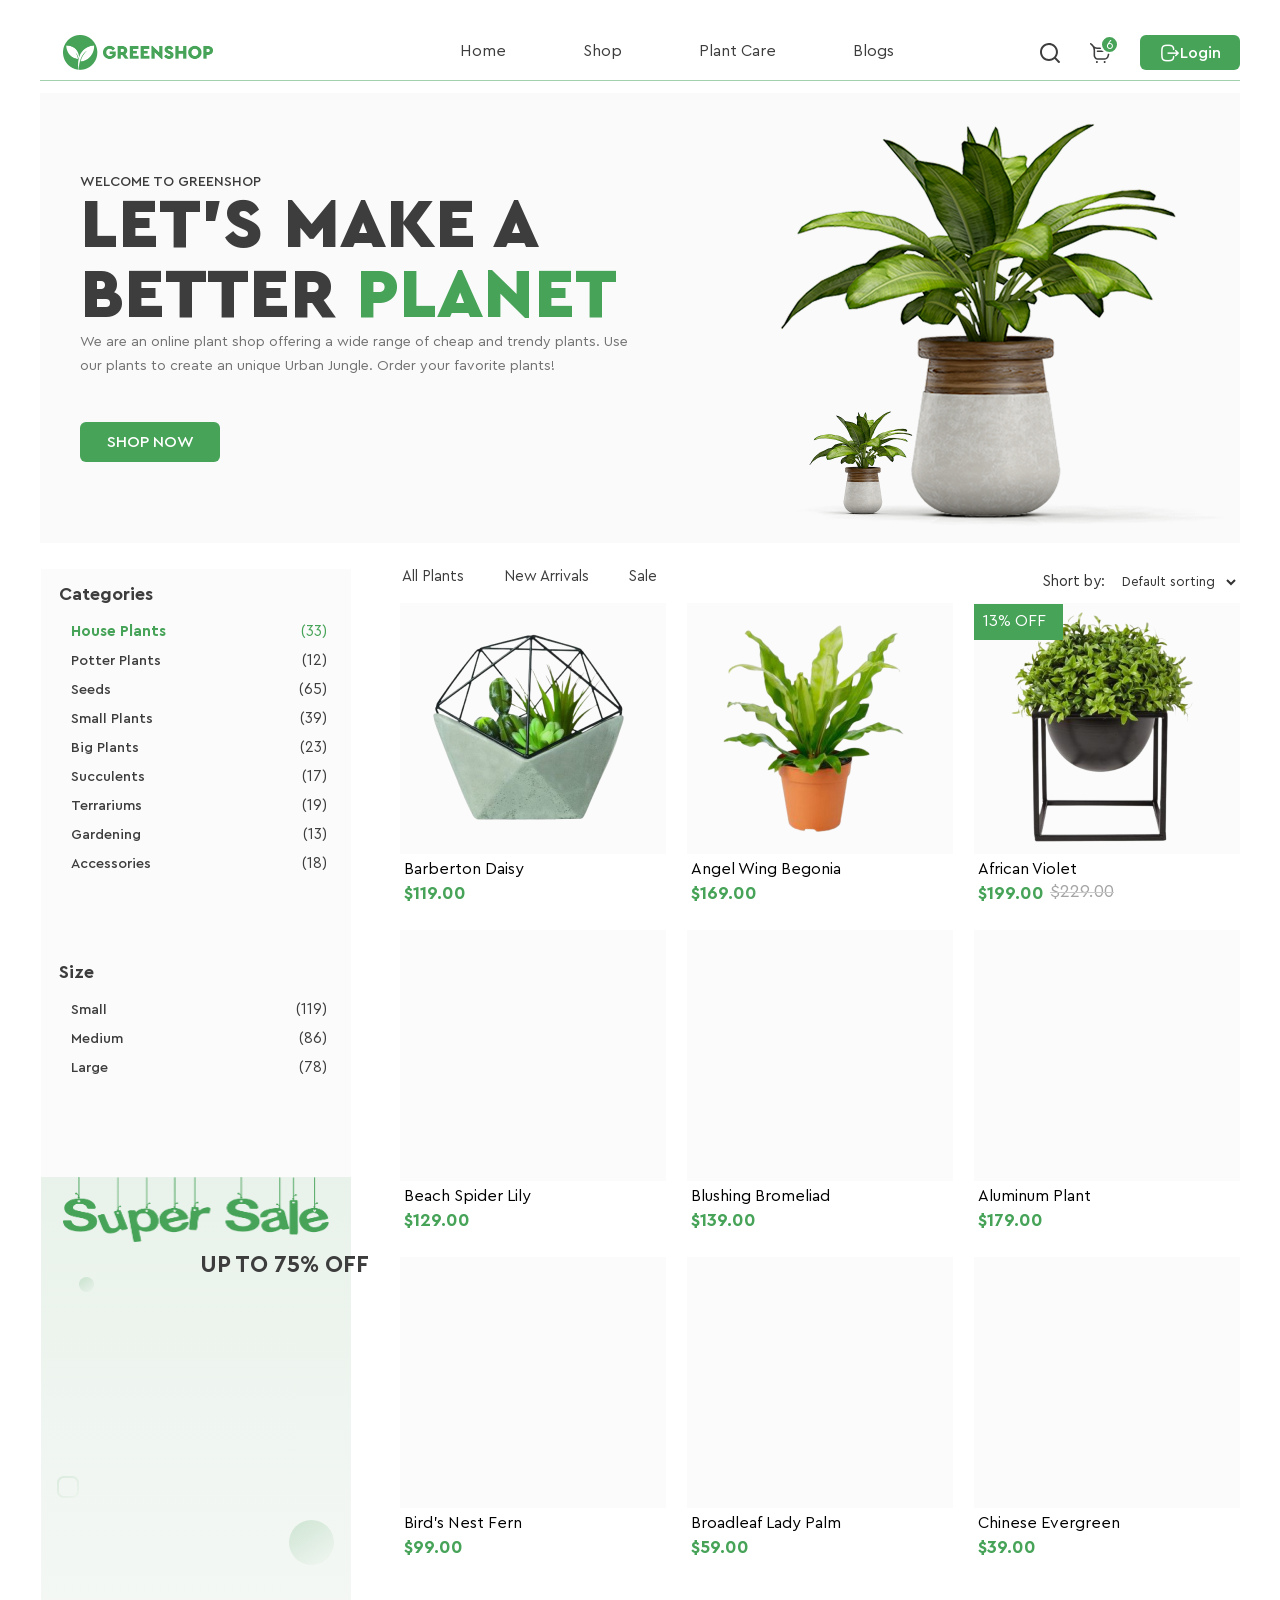
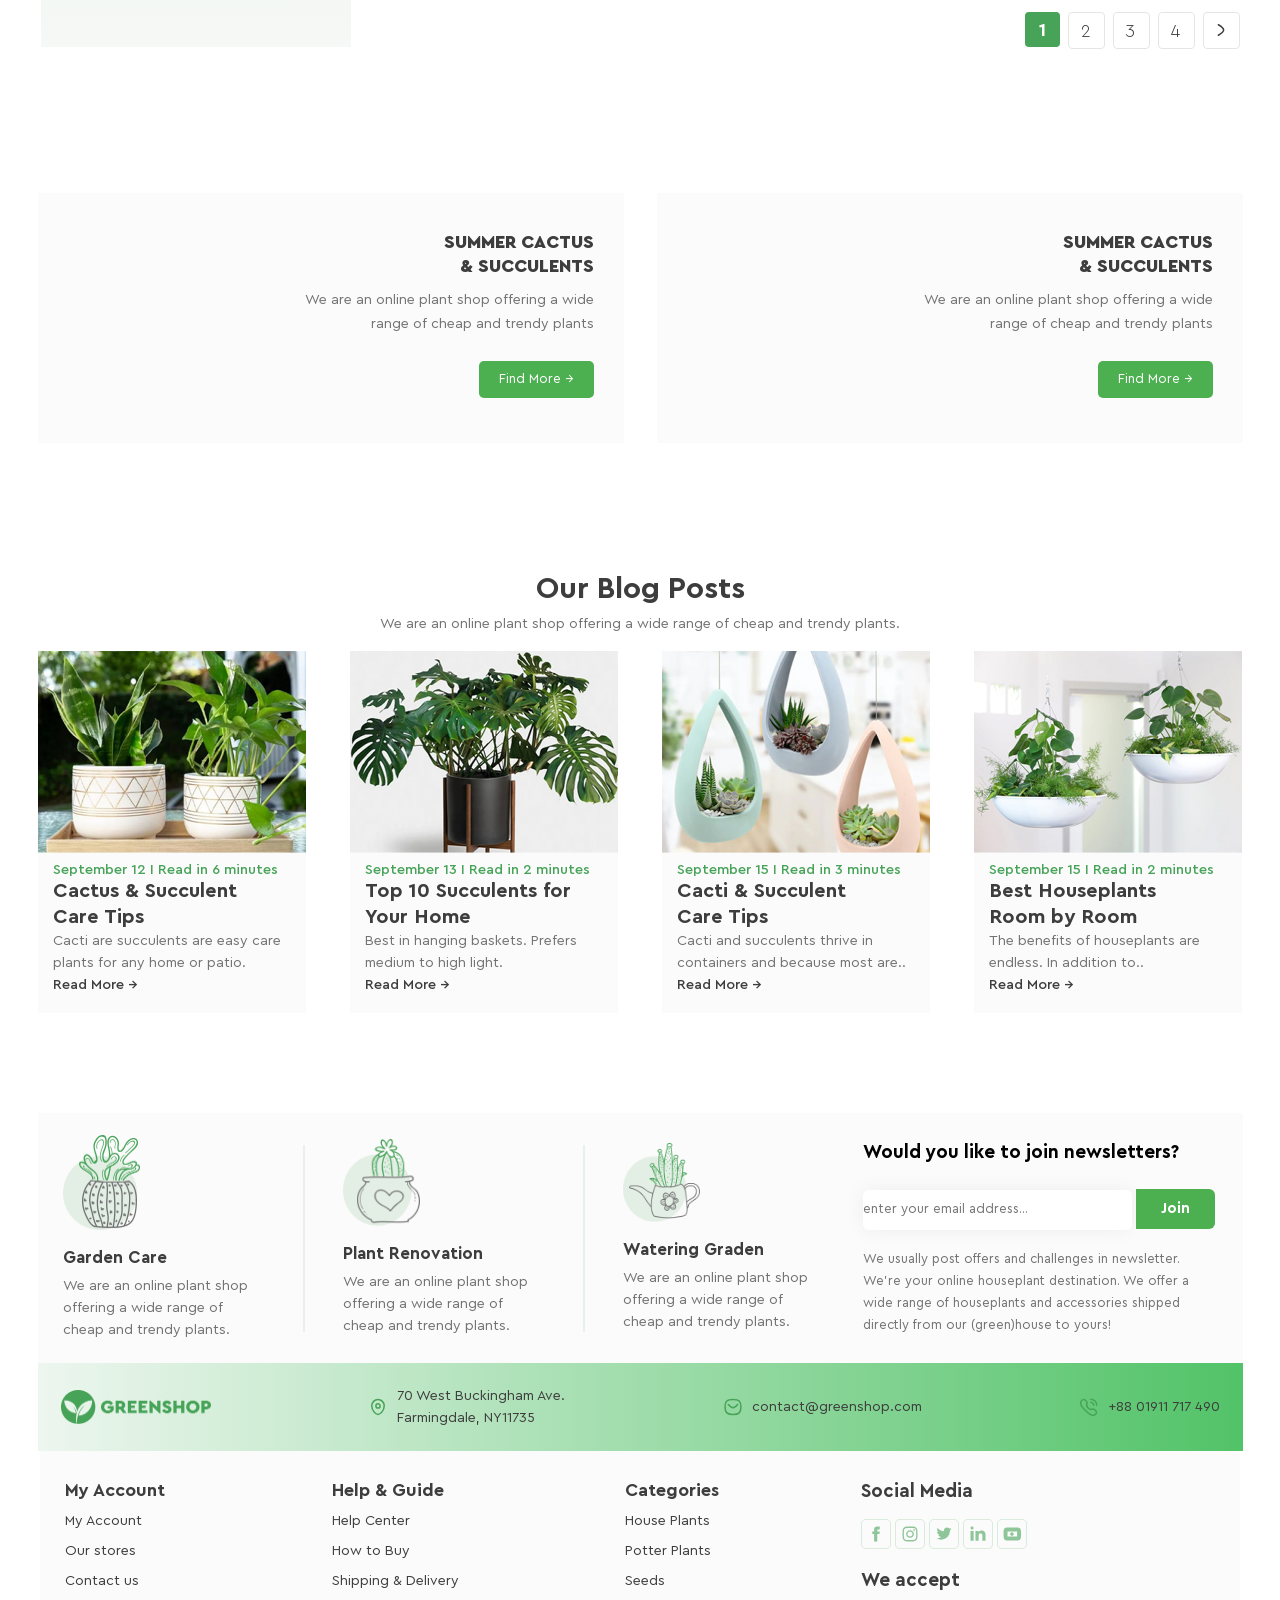
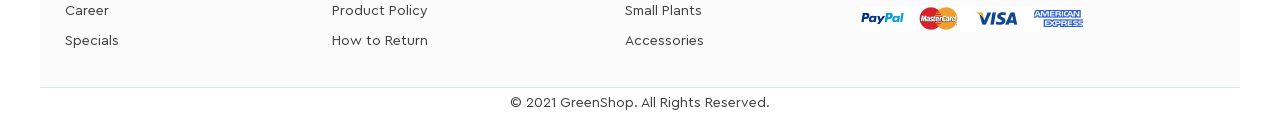
==== commit e1719a63: "Update index and css files" ====
--- a/index.html
+++ b/index.html
@@ -7,8 +7,6 @@
     <title>GreenShop</title>
     <link rel="stylesheet" href="./css/styles.css">
     <link rel="stylesheet" href="./fronts/stylesheet.css">
-    <link rel="stylesheet" href="./css/normalize.css">
-    <link rel="stylesheet" href="./css/reset200802.css">
 </head>
 
 <body>
@@ -72,541 +70,552 @@
         </div>
     </header>
     <main>
-        <div class="wrapper">
-            <div class="text">
-                <p class="title">Welcome to GreenShop</p>
-                <h1>Let’s Make a<br>
-                    Better <span class="highlight"> Planet</span>
-                </h1>
-                <p class="content">
-                    We are an online plant shop offering a wide range of cheap and trendy plants. Use<br>our plants to
-                    create an unique Urban Jungle. Order your favorite plants!
-                </p>
-                <div class="click">
-                    <a href="#" target="_blank" class="my-btn-title">
-                        SHOP NOW
+        <section>
+            <div class="wrapper">
+                <div class="text">
+                    <p class="title">Welcome to GreenShop</p>
+                    <h1>Let’s Make a<br>
+                        Better <span class="highlight"> Planet</span>
+                    </h1>
+                    <p class="content">
+                        We are an online plant shop offering a wide range of cheap and trendy plants. Use<br>our plants
+                        to
+                        create an unique Urban Jungle. Order your favorite plants!
+                    </p>
+                    <div class="click">
+                        <a href="#" target="_blank" class="my-btn-title">
+                            SHOP NOW
+                        </a>
+                    </div>
+                </div>
+                <div class="image">
+                    <img src="./images/01.png" alt="plant" class="big-plant">
+                    <img src="./images/02.png" alt="plant" class="small-plant">
+                </div>
+            </div>
+        </section>
+        <section>
+            <div class="container-two">
+                <aside class="categories">
+                    <h3>Categories</h3>
+                    <ul>
+                        <li class="active">
+                            <span>House Plants</span>
+                            <span class="count">(33)</span>
+                        </li>
+                        <li>
+                            <a href="#" target="_blank" class="link">Potter Plants</a>
+                            <span class="count">(12)</span>
+                        </li>
+                        <li>
+                            <a href="#" target="_blank" class="link">Seeds</a>
+                            <span class="count">(65)</span>
+                        </li>
+                        <li>
+                            <a href="#" target="_blank" class="link">Small Plants</a>
+                            <span class="count">(39)</span>
+                        </li>
+                        <li>
+                            <a href="#" target="_blank" class="link">Big Plants</a>
+                            <span class="count">(23)</span>
+                        </li>
+                        <li>
+                            <a href="#" target="_blank" class="link">Succulents</a>
+                            <span class="count">(17)</span>
+                        </li>
+                        <li>
+                            <a href="#" target="_blank" class="link">Terrariums</a>
+                            <span class="count">(19)</span>
+                        </li>
+                        <li>
+                            <a href="#" target="_blank" class="link">Gardening</a>
+                            <span class="count">(13)</span>
+                        </li>
+                        <li>
+                            <a href="#" target="_blank" class="link">Accessories</a>
+                            <span class="count">(18)</span>
+                        </li>
+                    </ul>
+                    <h3 style="margin-top: 74px;">Size</h3>
+                    <ul>
+                        <li>
+                            <a href="#" target="_blank" class="link">Small</a>
+                            <span class="count">(119)</span>
+                        </li>
+                        <li>
+                            <a href="#" target="_blank" class="link">Medium</a>
+                            <span class="count">(86)</span>
+                        </li>
+                        <li>
+                            <a href="#" target="_blank" class="link">Large</a>
+                            <span class="count">(78)</span>
+                        </li>
+                    </ul>
+                    <div class="banner">
+                        <img src="./images/Super-Sale.png" alt="Sale-banner" class="sale">
+                        <p class="sale-text">UP TO 75% OFF</p>
+                        <img src="./images/Sale-Plant.png" alt="Plant-banner" class="plant-banner">
+                        <div class="restangle-one"></div>
+                        <div class="restangle-two"></div>
+                        <img src="./images/Rectangle-3.png" alt="restangle" class="restangle-three">
+                    </div>
+                </aside>
+                <div class="nav-menu">
+                    <a href="#" target="_blank" class="nav-link">
+                        <span>All Plants</span>
                     </a>
-                </div>
-            </div>
-            <div class="image">
-                <img src="./images/01.png" alt="plant" class="big-plant">
-                <img src="./images/02.png" alt="plant" class="small-plant">
-            </div>
-        </div>
-        <div class="container-two">
-            <aside class="categories">
-                <h3>Categories</h3>
-                <ul>
-                    <li class="active">
-                        <span>House Plants</span>
-                        <span class="count">(33)</span>
-                    </li>
-                    <li>
-                        <a href="#" target="_blank" class="link">Potter Plants</a>
-                        <span class="count">(12)</span>
-                    </li>
-                    <li>
-                        <a href="#" target="_blank" class="link">Seeds</a>
-                        <span class="count">(65)</span>
-                    </li>
-                    <li>
-                        <a href="#" target="_blank" class="link">Small Plants</a>
-                        <span class="count">(39)</span>
-                    </li>
-                    <li>
-                        <a href="#" target="_blank" class="link">Big Plants</a>
-                        <span class="count">(23)</span>
-                    </li>
-                    <li>
-                        <a href="#" target="_blank" class="link">Succulents</a>
-                        <span class="count">(17)</span>
-                    </li>
-                    <li>
-                        <a href="#" target="_blank" class="link">Terrariums</a>
-                        <span class="count">(19)</span>
-                    </li>
-                    <li>
-                        <a href="#" target="_blank" class="link">Gardening</a>
-                        <span class="count">(13)</span>
-                    </li>
-                    <li>
-                        <a href="#" target="_blank" class="link">Accessories</a>
-                        <span class="count">(18)</span>
-                    </li>
-                </ul>
-                <h3 style="margin-top: 74px;">Size</h3>
-                <ul>
-                    <li>
-                        <a href="#" target="_blank" class="link">Small</a>
-                        <span class="count">(119)</span>
-                    </li>
-                    <li>
-                        <a href="#" target="_blank" class="link">Medium</a>
-                        <span class="count">(86)</span>
-                    </li>
-                    <li>
-                        <a href="#" target="_blank" class="link">Large</a>
-                        <span class="count">(78)</span>
-                    </li>
-                </ul>
-                <div class="banner">
-                    <img src="./images/Super-Sale.png" alt="Sale-banner" class="sale">
-                    <p class="sale-text">UP TO 75% OFF</p>
-                    <img src="./images/Sale-Plant.png" alt="Plant-banner" class="plant-banner">
-                    <div class="restangle-one"></div>
-                    <div class="restangle-two"></div>
-                    <img src="./images/Rectangle-3.png" alt="restangle" class="restangle-three">
-                </div>
-            </aside>
-            <div class="nav-menu">
-                <a href="#" target="_blank" class="nav-link">
-                    <span>All Plants</span>
-                </a>
-                <a href="#" target="_blank" class="nav-link">New Arrivals</a>
-                <a href="#" target="_blank" class="nav-link">Sale</a>
-                <div class="sort-box">
-                    <label for="sort">Short by:</label>
-                    <select id="sort" name="sort">
-                        <option value="default">Default sorting</option>
-                        <option value="price">Price</option>
-                        <option value="name">Name</option>
-                        <option value="rating">Rating</option>
-                    </select>
-                </div>
-            </div>
-            <div class="cards-wrap">
-                <div class="card-item">
-                    <a href="#" target="_blank">
-                        <img src="./images/card-image1.png" alt="card-image1" class="card-image">
-                        <div class="icon">
-                            <svg width="20" height="20" viewBox="0 0 20 20" fill="none"
-                                xmlns="http://www.w3.org/2000/svg">
-                                <path
-                                    d="M14.294 16.8721H8.24077C5.65655 16.8721 3.55412 14.7696 3.55412 12.1854V7.3816C3.55412 4.9793 2.35676 2.75568 0.351225 1.43334C-0.00894369 1.19588 -0.108379 0.711439 0.129078 0.35127C0.366535 -0.00893829 0.850939 -0.108412 1.21119 0.129123C2.35606 0.883986 3.28487 1.87959 3.94905 3.02586C4.09258 3.18665 5.24995 4.41338 7.14726 4.41338H16.142C18.596 4.36749 20.5168 6.83021 19.8752 9.19892L18.8397 13.3259C18.3159 15.4138 16.4466 16.8721 14.294 16.8721ZM4.91926 5.53431C5.04912 6.13424 5.11634 6.75284 5.11634 7.3816V12.1854C5.11634 13.9082 6.51796 15.3098 8.24077 15.3098H14.294C15.7291 15.3098 16.9752 14.3377 17.3245 12.9457L18.3599 8.81876C18.7412 7.41128 17.5997 5.94838 16.142 5.9756H7.14722C6.28913 5.9756 5.54224 5.7906 4.91926 5.53431ZM7.85021 19.0201C7.85021 18.4809 7.41307 18.0437 6.87383 18.0437C5.57828 18.0953 5.57942 19.9454 6.87383 19.9965C7.41307 19.9965 7.85021 19.5593 7.85021 19.0201ZM15.6222 19.0201C15.6222 18.4809 15.1851 18.0437 14.6459 18.0437C13.3503 18.0953 13.3514 19.9454 14.6459 19.9965C15.1851 19.9965 15.6222 19.5593 15.6222 19.0201ZM16.9231 8.31893C16.9231 7.88752 16.5734 7.53782 16.142 7.53782H7.45966C6.42329 7.57906 6.42407 9.05914 7.45966 9.10003H16.142C16.5734 9.10003 16.9231 8.75033 16.9231 8.31893Z" />
-                            </svg>
-                            <svg width="20" height="20" viewBox="0 0 20 20" fill="none"
-                                xmlns="http://www.w3.org/2000/svg">
-                                <path
-                                    d="M10 18.8873C9.71527 18.8873 9.44077 18.7842 9.22684 18.5968C8.41888 17.8903 7.63992 17.2264 6.95267 16.6408L6.94916 16.6377C4.93423 14.9207 3.19427 13.4378 1.98364 11.9771C0.630341 10.3441 0 8.79578 0 7.10434C0 5.46097 0.563507 3.94485 1.58661 2.83508C2.62192 1.71219 4.04251 1.09375 5.58716 1.09375C6.74164 1.09375 7.79892 1.45874 8.72955 2.1785C9.19922 2.54181 9.62494 2.98645 10 3.5051C10.3752 2.98645 10.8008 2.54181 11.2706 2.1785C12.2012 1.45874 13.2585 1.09375 14.413 1.09375C15.9575 1.09375 17.3782 1.71219 18.4135 2.83508C19.4366 3.94485 20 5.46097 20 7.10434C20 8.79578 19.3698 10.3441 18.0165 11.9769C16.8059 13.4378 15.0661 14.9205 13.0515 16.6374C12.363 17.224 11.5828 17.8889 10.773 18.5971C10.5592 18.7842 10.2846 18.8873 10 18.8873ZM5.58716 2.26532C4.37363 2.26532 3.25882 2.74963 2.44781 3.62915C1.62476 4.52194 1.17142 5.75607 1.17142 7.10434C1.17142 8.52692 1.70013 9.79919 2.88559 11.2296C4.03137 12.6122 5.73563 14.0645 7.70889 15.7462L7.71255 15.7492C8.4024 16.3371 9.18442 17.0036 9.99832 17.7153C10.8171 17.0023 11.6003 16.3347 12.2916 15.7458C14.2647 14.0642 15.9688 12.6122 17.1146 11.2296C18.2999 9.79919 18.8286 8.52692 18.8286 7.10434C18.8286 5.75607 18.3752 4.52194 17.5522 3.62915C16.7413 2.74963 15.6264 2.26532 14.413 2.26532C13.524 2.26532 12.7078 2.54791 11.9872 3.10516C11.3449 3.60199 10.8975 4.23004 10.6352 4.66949C10.5003 4.89548 10.2629 5.03036 10 5.03036C9.73709 5.03036 9.49966 4.89548 9.36478 4.66949C9.10263 4.23004 8.65524 3.60199 8.01285 3.10516C7.29218 2.54791 6.47598 2.26532 5.58716 2.26532Z" />
-                            </svg>
-                            <svg width="20" height="20" viewBox="0 0 20 20" fill="none"
-                                xmlns="http://www.w3.org/2000/svg">
-                                <g clip-path="url(#clip0_1_132)">
-                                    <path
-                                        d="M14.5655 16.0022C10.5703 19.1858 4.98543 18.3048 2.02723 14.6536C-0.827947 11.1284 -0.649381 6.04306 2.44805 2.8245C5.6485 -0.500824 10.6802 -0.944742 14.3277 1.78307C15.6344 2.76019 16.6103 4.00328 17.2459 5.50798C17.8852 7.02142 18.0794 8.59605 17.8578 10.22C17.6367 11.8365 16.9918 13.2769 15.9422 14.6211C16.0272 14.6767 16.1177 14.7166 16.1826 14.7816C17.3364 15.9304 18.4859 17.0836 19.6397 18.2324C19.9131 18.5046 20.0493 18.8218 19.9681 19.2039C19.807 19.9643 18.9017 20.2578 18.321 19.7358C18.0488 19.4917 17.7985 19.2226 17.54 18.9641C16.5922 18.017 15.6451 17.0692 14.6973 16.122C14.6579 16.0846 14.6167 16.0496 14.5655 16.0022ZM15.9529 8.98627C15.9629 5.1265 12.8467 2.00597 8.97818 2.00035C5.12029 1.99473 2.00663 5.09029 1.98977 8.94757C1.97291 12.8167 5.08283 15.946 8.9632 15.9641C12.8055 15.9822 15.9429 12.8498 15.9529 8.98627Z" />
-                                </g>
-                            </svg>
-                        </div>
-                    </a>
-                    <p>Barberton Daisy</p>
-                    <h3 class="how-much">$119.00</h3>
-                </div>
-                <div class="card-item">
-                    <a href="#" target="_blank">
-                        <img src="./images/card-image2.png" alt="card-image1" class="card-image">
-                        <div class="icon">
-                            <svg width="20" height="20" viewBox="0 0 20 20" fill="none"
-                                xmlns="http://www.w3.org/2000/svg">
-                                <path
-                                    d="M14.294 16.8721H8.24077C5.65655 16.8721 3.55412 14.7696 3.55412 12.1854V7.3816C3.55412 4.9793 2.35676 2.75568 0.351225 1.43334C-0.00894369 1.19588 -0.108379 0.711439 0.129078 0.35127C0.366535 -0.00893829 0.850939 -0.108412 1.21119 0.129123C2.35606 0.883986 3.28487 1.87959 3.94905 3.02586C4.09258 3.18665 5.24995 4.41338 7.14726 4.41338H16.142C18.596 4.36749 20.5168 6.83021 19.8752 9.19892L18.8397 13.3259C18.3159 15.4138 16.4466 16.8721 14.294 16.8721ZM4.91926 5.53431C5.04912 6.13424 5.11634 6.75284 5.11634 7.3816V12.1854C5.11634 13.9082 6.51796 15.3098 8.24077 15.3098H14.294C15.7291 15.3098 16.9752 14.3377 17.3245 12.9457L18.3599 8.81876C18.7412 7.41128 17.5997 5.94838 16.142 5.9756H7.14722C6.28913 5.9756 5.54224 5.7906 4.91926 5.53431ZM7.85021 19.0201C7.85021 18.4809 7.41307 18.0437 6.87383 18.0437C5.57828 18.0953 5.57942 19.9454 6.87383 19.9965C7.41307 19.9965 7.85021 19.5593 7.85021 19.0201ZM15.6222 19.0201C15.6222 18.4809 15.1851 18.0437 14.6459 18.0437C13.3503 18.0953 13.3514 19.9454 14.6459 19.9965C15.1851 19.9965 15.6222 19.5593 15.6222 19.0201ZM16.9231 8.31893C16.9231 7.88752 16.5734 7.53782 16.142 7.53782H7.45966C6.42329 7.57906 6.42407 9.05914 7.45966 9.10003H16.142C16.5734 9.10003 16.9231 8.75033 16.9231 8.31893Z" />
-                            </svg>
-                            <svg width="20" height="20" viewBox="0 0 20 20" fill="none"
-                                xmlns="http://www.w3.org/2000/svg">
-                                <path
-                                    d="M10 18.8873C9.71527 18.8873 9.44077 18.7842 9.22684 18.5968C8.41888 17.8903 7.63992 17.2264 6.95267 16.6408L6.94916 16.6377C4.93423 14.9207 3.19427 13.4378 1.98364 11.9771C0.630341 10.3441 0 8.79578 0 7.10434C0 5.46097 0.563507 3.94485 1.58661 2.83508C2.62192 1.71219 4.04251 1.09375 5.58716 1.09375C6.74164 1.09375 7.79892 1.45874 8.72955 2.1785C9.19922 2.54181 9.62494 2.98645 10 3.5051C10.3752 2.98645 10.8008 2.54181 11.2706 2.1785C12.2012 1.45874 13.2585 1.09375 14.413 1.09375C15.9575 1.09375 17.3782 1.71219 18.4135 2.83508C19.4366 3.94485 20 5.46097 20 7.10434C20 8.79578 19.3698 10.3441 18.0165 11.9769C16.8059 13.4378 15.0661 14.9205 13.0515 16.6374C12.363 17.224 11.5828 17.8889 10.773 18.5971C10.5592 18.7842 10.2846 18.8873 10 18.8873ZM5.58716 2.26532C4.37363 2.26532 3.25882 2.74963 2.44781 3.62915C1.62476 4.52194 1.17142 5.75607 1.17142 7.10434C1.17142 8.52692 1.70013 9.79919 2.88559 11.2296C4.03137 12.6122 5.73563 14.0645 7.70889 15.7462L7.71255 15.7492C8.4024 16.3371 9.18442 17.0036 9.99832 17.7153C10.8171 17.0023 11.6003 16.3347 12.2916 15.7458C14.2647 14.0642 15.9688 12.6122 17.1146 11.2296C18.2999 9.79919 18.8286 8.52692 18.8286 7.10434C18.8286 5.75607 18.3752 4.52194 17.5522 3.62915C16.7413 2.74963 15.6264 2.26532 14.413 2.26532C13.524 2.26532 12.7078 2.54791 11.9872 3.10516C11.3449 3.60199 10.8975 4.23004 10.6352 4.66949C10.5003 4.89548 10.2629 5.03036 10 5.03036C9.73709 5.03036 9.49966 4.89548 9.36478 4.66949C9.10263 4.23004 8.65524 3.60199 8.01285 3.10516C7.29218 2.54791 6.47598 2.26532 5.58716 2.26532Z" />
-                            </svg>
-                            <svg width="20" height="20" viewBox="0 0 20 20" fill="none"
-                                xmlns="http://www.w3.org/2000/svg">
-                                <g clip-path="url(#clip0_1_132)">
-                                    <path
-                                        d="M14.5655 16.0022C10.5703 19.1858 4.98543 18.3048 2.02723 14.6536C-0.827947 11.1284 -0.649381 6.04306 2.44805 2.8245C5.6485 -0.500824 10.6802 -0.944742 14.3277 1.78307C15.6344 2.76019 16.6103 4.00328 17.2459 5.50798C17.8852 7.02142 18.0794 8.59605 17.8578 10.22C17.6367 11.8365 16.9918 13.2769 15.9422 14.6211C16.0272 14.6767 16.1177 14.7166 16.1826 14.7816C17.3364 15.9304 18.4859 17.0836 19.6397 18.2324C19.9131 18.5046 20.0493 18.8218 19.9681 19.2039C19.807 19.9643 18.9017 20.2578 18.321 19.7358C18.0488 19.4917 17.7985 19.2226 17.54 18.9641C16.5922 18.017 15.6451 17.0692 14.6973 16.122C14.6579 16.0846 14.6167 16.0496 14.5655 16.0022ZM15.9529 8.98627C15.9629 5.1265 12.8467 2.00597 8.97818 2.00035C5.12029 1.99473 2.00663 5.09029 1.98977 8.94757C1.97291 12.8167 5.08283 15.946 8.9632 15.9641C12.8055 15.9822 15.9429 12.8498 15.9529 8.98627Z" />
-                                </g>
-                            </svg>
-                        </div>
-                    </a>
-                    <p>Angel Wing Begonia</p>
-                    <h3 class="how-much">$169.00</h3>
-                </div>
-                <div class="card-item">
-                    <a href="#" target="_blank">
-                        <img src="./images/card-image3.png" alt="card-image1" class="card-image">
-                        <div class="frame">13% OFF</div>
-                        <div class="icon">
-                            <svg width="20" height="20" viewBox="0 0 20 20" fill="none"
-                                xmlns="http://www.w3.org/2000/svg">
-                                <path
-                                    d="M14.294 16.8721H8.24077C5.65655 16.8721 3.55412 14.7696 3.55412 12.1854V7.3816C3.55412 4.9793 2.35676 2.75568 0.351225 1.43334C-0.00894369 1.19588 -0.108379 0.711439 0.129078 0.35127C0.366535 -0.00893829 0.850939 -0.108412 1.21119 0.129123C2.35606 0.883986 3.28487 1.87959 3.94905 3.02586C4.09258 3.18665 5.24995 4.41338 7.14726 4.41338H16.142C18.596 4.36749 20.5168 6.83021 19.8752 9.19892L18.8397 13.3259C18.3159 15.4138 16.4466 16.8721 14.294 16.8721ZM4.91926 5.53431C5.04912 6.13424 5.11634 6.75284 5.11634 7.3816V12.1854C5.11634 13.9082 6.51796 15.3098 8.24077 15.3098H14.294C15.7291 15.3098 16.9752 14.3377 17.3245 12.9457L18.3599 8.81876C18.7412 7.41128 17.5997 5.94838 16.142 5.9756H7.14722C6.28913 5.9756 5.54224 5.7906 4.91926 5.53431ZM7.85021 19.0201C7.85021 18.4809 7.41307 18.0437 6.87383 18.0437C5.57828 18.0953 5.57942 19.9454 6.87383 19.9965C7.41307 19.9965 7.85021 19.5593 7.85021 19.0201ZM15.6222 19.0201C15.6222 18.4809 15.1851 18.0437 14.6459 18.0437C13.3503 18.0953 13.3514 19.9454 14.6459 19.9965C15.1851 19.9965 15.6222 19.5593 15.6222 19.0201ZM16.9231 8.31893C16.9231 7.88752 16.5734 7.53782 16.142 7.53782H7.45966C6.42329 7.57906 6.42407 9.05914 7.45966 9.10003H16.142C16.5734 9.10003 16.9231 8.75033 16.9231 8.31893Z" />
-                            </svg>
-                            <svg width="20" height="20" viewBox="0 0 20 20" fill="none"
-                                xmlns="http://www.w3.org/2000/svg">
-                                <path
-                                    d="M10 18.8873C9.71527 18.8873 9.44077 18.7842 9.22684 18.5968C8.41888 17.8903 7.63992 17.2264 6.95267 16.6408L6.94916 16.6377C4.93423 14.9207 3.19427 13.4378 1.98364 11.9771C0.630341 10.3441 0 8.79578 0 7.10434C0 5.46097 0.563507 3.94485 1.58661 2.83508C2.62192 1.71219 4.04251 1.09375 5.58716 1.09375C6.74164 1.09375 7.79892 1.45874 8.72955 2.1785C9.19922 2.54181 9.62494 2.98645 10 3.5051C10.3752 2.98645 10.8008 2.54181 11.2706 2.1785C12.2012 1.45874 13.2585 1.09375 14.413 1.09375C15.9575 1.09375 17.3782 1.71219 18.4135 2.83508C19.4366 3.94485 20 5.46097 20 7.10434C20 8.79578 19.3698 10.3441 18.0165 11.9769C16.8059 13.4378 15.0661 14.9205 13.0515 16.6374C12.363 17.224 11.5828 17.8889 10.773 18.5971C10.5592 18.7842 10.2846 18.8873 10 18.8873ZM5.58716 2.26532C4.37363 2.26532 3.25882 2.74963 2.44781 3.62915C1.62476 4.52194 1.17142 5.75607 1.17142 7.10434C1.17142 8.52692 1.70013 9.79919 2.88559 11.2296C4.03137 12.6122 5.73563 14.0645 7.70889 15.7462L7.71255 15.7492C8.4024 16.3371 9.18442 17.0036 9.99832 17.7153C10.8171 17.0023 11.6003 16.3347 12.2916 15.7458C14.2647 14.0642 15.9688 12.6122 17.1146 11.2296C18.2999 9.79919 18.8286 8.52692 18.8286 7.10434C18.8286 5.75607 18.3752 4.52194 17.5522 3.62915C16.7413 2.74963 15.6264 2.26532 14.413 2.26532C13.524 2.26532 12.7078 2.54791 11.9872 3.10516C11.3449 3.60199 10.8975 4.23004 10.6352 4.66949C10.5003 4.89548 10.2629 5.03036 10 5.03036C9.73709 5.03036 9.49966 4.89548 9.36478 4.66949C9.10263 4.23004 8.65524 3.60199 8.01285 3.10516C7.29218 2.54791 6.47598 2.26532 5.58716 2.26532Z" />
-                            </svg>
-                            <svg width="20" height="20" viewBox="0 0 20 20" fill="none"
-                                xmlns="http://www.w3.org/2000/svg">
-                                <g clip-path="url(#clip0_1_132)">
-                                    <path
-                                        d="M14.5655 16.0022C10.5703 19.1858 4.98543 18.3048 2.02723 14.6536C-0.827947 11.1284 -0.649381 6.04306 2.44805 2.8245C5.6485 -0.500824 10.6802 -0.944742 14.3277 1.78307C15.6344 2.76019 16.6103 4.00328 17.2459 5.50798C17.8852 7.02142 18.0794 8.59605 17.8578 10.22C17.6367 11.8365 16.9918 13.2769 15.9422 14.6211C16.0272 14.6767 16.1177 14.7166 16.1826 14.7816C17.3364 15.9304 18.4859 17.0836 19.6397 18.2324C19.9131 18.5046 20.0493 18.8218 19.9681 19.2039C19.807 19.9643 18.9017 20.2578 18.321 19.7358C18.0488 19.4917 17.7985 19.2226 17.54 18.9641C16.5922 18.017 15.6451 17.0692 14.6973 16.122C14.6579 16.0846 14.6167 16.0496 14.5655 16.0022ZM15.9529 8.98627C15.9629 5.1265 12.8467 2.00597 8.97818 2.00035C5.12029 1.99473 2.00663 5.09029 1.98977 8.94757C1.97291 12.8167 5.08283 15.946 8.9632 15.9641C12.8055 15.9822 15.9429 12.8498 15.9529 8.98627Z" />
-                                </g>
-                            </svg>
-                        </div>
-                    </a>
-                    <p>African Violet</p>
-                    <h3 class="how-much">$199.00</h3>
-                    <h3 class="old-price">$229.00</h3>
-                </div>
-                <div class="card-item">
-                    <a href="#" target="_blank">
-                        <img src="./images/card-image4.png" alt="card-image1" class="card-image-two">
-                        <div class="icon">
-                            <svg width="20" height="20" viewBox="0 0 20 20" fill="none"
-                                xmlns="http://www.w3.org/2000/svg">
-                                <path
-                                    d="M14.294 16.8721H8.24077C5.65655 16.8721 3.55412 14.7696 3.55412 12.1854V7.3816C3.55412 4.9793 2.35676 2.75568 0.351225 1.43334C-0.00894369 1.19588 -0.108379 0.711439 0.129078 0.35127C0.366535 -0.00893829 0.850939 -0.108412 1.21119 0.129123C2.35606 0.883986 3.28487 1.87959 3.94905 3.02586C4.09258 3.18665 5.24995 4.41338 7.14726 4.41338H16.142C18.596 4.36749 20.5168 6.83021 19.8752 9.19892L18.8397 13.3259C18.3159 15.4138 16.4466 16.8721 14.294 16.8721ZM4.91926 5.53431C5.04912 6.13424 5.11634 6.75284 5.11634 7.3816V12.1854C5.11634 13.9082 6.51796 15.3098 8.24077 15.3098H14.294C15.7291 15.3098 16.9752 14.3377 17.3245 12.9457L18.3599 8.81876C18.7412 7.41128 17.5997 5.94838 16.142 5.9756H7.14722C6.28913 5.9756 5.54224 5.7906 4.91926 5.53431ZM7.85021 19.0201C7.85021 18.4809 7.41307 18.0437 6.87383 18.0437C5.57828 18.0953 5.57942 19.9454 6.87383 19.9965C7.41307 19.9965 7.85021 19.5593 7.85021 19.0201ZM15.6222 19.0201C15.6222 18.4809 15.1851 18.0437 14.6459 18.0437C13.3503 18.0953 13.3514 19.9454 14.6459 19.9965C15.1851 19.9965 15.6222 19.5593 15.6222 19.0201ZM16.9231 8.31893C16.9231 7.88752 16.5734 7.53782 16.142 7.53782H7.45966C6.42329 7.57906 6.42407 9.05914 7.45966 9.10003H16.142C16.5734 9.10003 16.9231 8.75033 16.9231 8.31893Z" />
-                            </svg>
-                            <svg width="20" height="20" viewBox="0 0 20 20" fill="none"
-                                xmlns="http://www.w3.org/2000/svg">
-                                <path
-                                    d="M10 18.8873C9.71527 18.8873 9.44077 18.7842 9.22684 18.5968C8.41888 17.8903 7.63992 17.2264 6.95267 16.6408L6.94916 16.6377C4.93423 14.9207 3.19427 13.4378 1.98364 11.9771C0.630341 10.3441 0 8.79578 0 7.10434C0 5.46097 0.563507 3.94485 1.58661 2.83508C2.62192 1.71219 4.04251 1.09375 5.58716 1.09375C6.74164 1.09375 7.79892 1.45874 8.72955 2.1785C9.19922 2.54181 9.62494 2.98645 10 3.5051C10.3752 2.98645 10.8008 2.54181 11.2706 2.1785C12.2012 1.45874 13.2585 1.09375 14.413 1.09375C15.9575 1.09375 17.3782 1.71219 18.4135 2.83508C19.4366 3.94485 20 5.46097 20 7.10434C20 8.79578 19.3698 10.3441 18.0165 11.9769C16.8059 13.4378 15.0661 14.9205 13.0515 16.6374C12.363 17.224 11.5828 17.8889 10.773 18.5971C10.5592 18.7842 10.2846 18.8873 10 18.8873ZM5.58716 2.26532C4.37363 2.26532 3.25882 2.74963 2.44781 3.62915C1.62476 4.52194 1.17142 5.75607 1.17142 7.10434C1.17142 8.52692 1.70013 9.79919 2.88559 11.2296C4.03137 12.6122 5.73563 14.0645 7.70889 15.7462L7.71255 15.7492C8.4024 16.3371 9.18442 17.0036 9.99832 17.7153C10.8171 17.0023 11.6003 16.3347 12.2916 15.7458C14.2647 14.0642 15.9688 12.6122 17.1146 11.2296C18.2999 9.79919 18.8286 8.52692 18.8286 7.10434C18.8286 5.75607 18.3752 4.52194 17.5522 3.62915C16.7413 2.74963 15.6264 2.26532 14.413 2.26532C13.524 2.26532 12.7078 2.54791 11.9872 3.10516C11.3449 3.60199 10.8975 4.23004 10.6352 4.66949C10.5003 4.89548 10.2629 5.03036 10 5.03036C9.73709 5.03036 9.49966 4.89548 9.36478 4.66949C9.10263 4.23004 8.65524 3.60199 8.01285 3.10516C7.29218 2.54791 6.47598 2.26532 5.58716 2.26532Z" />
-                            </svg>
-                            <svg width="20" height="20" viewBox="0 0 20 20" fill="none"
-                                xmlns="http://www.w3.org/2000/svg">
-                                <g clip-path="url(#clip0_1_132)">
-                                    <path
-                                        d="M14.5655 16.0022C10.5703 19.1858 4.98543 18.3048 2.02723 14.6536C-0.827947 11.1284 -0.649381 6.04306 2.44805 2.8245C5.6485 -0.500824 10.6802 -0.944742 14.3277 1.78307C15.6344 2.76019 16.6103 4.00328 17.2459 5.50798C17.8852 7.02142 18.0794 8.59605 17.8578 10.22C17.6367 11.8365 16.9918 13.2769 15.9422 14.6211C16.0272 14.6767 16.1177 14.7166 16.1826 14.7816C17.3364 15.9304 18.4859 17.0836 19.6397 18.2324C19.9131 18.5046 20.0493 18.8218 19.9681 19.2039C19.807 19.9643 18.9017 20.2578 18.321 19.7358C18.0488 19.4917 17.7985 19.2226 17.54 18.9641C16.5922 18.017 15.6451 17.0692 14.6973 16.122C14.6579 16.0846 14.6167 16.0496 14.5655 16.0022ZM15.9529 8.98627C15.9629 5.1265 12.8467 2.00597 8.97818 2.00035C5.12029 1.99473 2.00663 5.09029 1.98977 8.94757C1.97291 12.8167 5.08283 15.946 8.9632 15.9641C12.8055 15.9822 15.9429 12.8498 15.9529 8.98627Z" />
-                                </g>
-                            </svg>
-                        </div>
-                    </a>
-                    <p>Beach Spider Lily</p>
-                    <h3 class="how-much">$129.00</h3>
-                </div>
-                <div class="card-item">
-                    <a href="#" target="_blank">
-                        <img src="./images/card-image5.png" alt="card-image1" class="card-image">
-                        <div class="icon">
-                            <svg width="20" height="20" viewBox="0 0 20 20" fill="none"
-                                xmlns="http://www.w3.org/2000/svg">
-                                <path
-                                    d="M14.294 16.8721H8.24077C5.65655 16.8721 3.55412 14.7696 3.55412 12.1854V7.3816C3.55412 4.9793 2.35676 2.75568 0.351225 1.43334C-0.00894369 1.19588 -0.108379 0.711439 0.129078 0.35127C0.366535 -0.00893829 0.850939 -0.108412 1.21119 0.129123C2.35606 0.883986 3.28487 1.87959 3.94905 3.02586C4.09258 3.18665 5.24995 4.41338 7.14726 4.41338H16.142C18.596 4.36749 20.5168 6.83021 19.8752 9.19892L18.8397 13.3259C18.3159 15.4138 16.4466 16.8721 14.294 16.8721ZM4.91926 5.53431C5.04912 6.13424 5.11634 6.75284 5.11634 7.3816V12.1854C5.11634 13.9082 6.51796 15.3098 8.24077 15.3098H14.294C15.7291 15.3098 16.9752 14.3377 17.3245 12.9457L18.3599 8.81876C18.7412 7.41128 17.5997 5.94838 16.142 5.9756H7.14722C6.28913 5.9756 5.54224 5.7906 4.91926 5.53431ZM7.85021 19.0201C7.85021 18.4809 7.41307 18.0437 6.87383 18.0437C5.57828 18.0953 5.57942 19.9454 6.87383 19.9965C7.41307 19.9965 7.85021 19.5593 7.85021 19.0201ZM15.6222 19.0201C15.6222 18.4809 15.1851 18.0437 14.6459 18.0437C13.3503 18.0953 13.3514 19.9454 14.6459 19.9965C15.1851 19.9965 15.6222 19.5593 15.6222 19.0201ZM16.9231 8.31893C16.9231 7.88752 16.5734 7.53782 16.142 7.53782H7.45966C6.42329 7.57906 6.42407 9.05914 7.45966 9.10003H16.142C16.5734 9.10003 16.9231 8.75033 16.9231 8.31893Z" />
-                            </svg>
-                            <svg width="20" height="20" viewBox="0 0 20 20" fill="none"
-                                xmlns="http://www.w3.org/2000/svg">
-                                <path
-                                    d="M10 18.8873C9.71527 18.8873 9.44077 18.7842 9.22684 18.5968C8.41888 17.8903 7.63992 17.2264 6.95267 16.6408L6.94916 16.6377C4.93423 14.9207 3.19427 13.4378 1.98364 11.9771C0.630341 10.3441 0 8.79578 0 7.10434C0 5.46097 0.563507 3.94485 1.58661 2.83508C2.62192 1.71219 4.04251 1.09375 5.58716 1.09375C6.74164 1.09375 7.79892 1.45874 8.72955 2.1785C9.19922 2.54181 9.62494 2.98645 10 3.5051C10.3752 2.98645 10.8008 2.54181 11.2706 2.1785C12.2012 1.45874 13.2585 1.09375 14.413 1.09375C15.9575 1.09375 17.3782 1.71219 18.4135 2.83508C19.4366 3.94485 20 5.46097 20 7.10434C20 8.79578 19.3698 10.3441 18.0165 11.9769C16.8059 13.4378 15.0661 14.9205 13.0515 16.6374C12.363 17.224 11.5828 17.8889 10.773 18.5971C10.5592 18.7842 10.2846 18.8873 10 18.8873ZM5.58716 2.26532C4.37363 2.26532 3.25882 2.74963 2.44781 3.62915C1.62476 4.52194 1.17142 5.75607 1.17142 7.10434C1.17142 8.52692 1.70013 9.79919 2.88559 11.2296C4.03137 12.6122 5.73563 14.0645 7.70889 15.7462L7.71255 15.7492C8.4024 16.3371 9.18442 17.0036 9.99832 17.7153C10.8171 17.0023 11.6003 16.3347 12.2916 15.7458C14.2647 14.0642 15.9688 12.6122 17.1146 11.2296C18.2999 9.79919 18.8286 8.52692 18.8286 7.10434C18.8286 5.75607 18.3752 4.52194 17.5522 3.62915C16.7413 2.74963 15.6264 2.26532 14.413 2.26532C13.524 2.26532 12.7078 2.54791 11.9872 3.10516C11.3449 3.60199 10.8975 4.23004 10.6352 4.66949C10.5003 4.89548 10.2629 5.03036 10 5.03036C9.73709 5.03036 9.49966 4.89548 9.36478 4.66949C9.10263 4.23004 8.65524 3.60199 8.01285 3.10516C7.29218 2.54791 6.47598 2.26532 5.58716 2.26532Z" />
-                            </svg>
-                            <svg width="20" height="20" viewBox="0 0 20 20" fill="none"
-                                xmlns="http://www.w3.org/2000/svg">
-                                <g clip-path="url(#clip0_1_132)">
-                                    <path
-                                        d="M14.5655 16.0022C10.5703 19.1858 4.98543 18.3048 2.02723 14.6536C-0.827947 11.1284 -0.649381 6.04306 2.44805 2.8245C5.6485 -0.500824 10.6802 -0.944742 14.3277 1.78307C15.6344 2.76019 16.6103 4.00328 17.2459 5.50798C17.8852 7.02142 18.0794 8.59605 17.8578 10.22C17.6367 11.8365 16.9918 13.2769 15.9422 14.6211C16.0272 14.6767 16.1177 14.7166 16.1826 14.7816C17.3364 15.9304 18.4859 17.0836 19.6397 18.2324C19.9131 18.5046 20.0493 18.8218 19.9681 19.2039C19.807 19.9643 18.9017 20.2578 18.321 19.7358C18.0488 19.4917 17.7985 19.2226 17.54 18.9641C16.5922 18.017 15.6451 17.0692 14.6973 16.122C14.6579 16.0846 14.6167 16.0496 14.5655 16.0022ZM15.9529 8.98627C15.9629 5.1265 12.8467 2.00597 8.97818 2.00035C5.12029 1.99473 2.00663 5.09029 1.98977 8.94757C1.97291 12.8167 5.08283 15.946 8.9632 15.9641C12.8055 15.9822 15.9429 12.8498 15.9529 8.98627Z" />
-                                </g>
-                            </svg>
-                        </div>
-                    </a>
-                    <p>Blushing Bromeliad</p>
-                    <h3 class="how-much">$139.00</h3>
-                </div>
-                <div class="card-item">
-                    <a href="#" target="_blank">
-                        <img src="./images/card-image6.png" alt="card-image1" class="card-image">
-                        <div class="icon">
-                            <svg width="20" height="20" viewBox="0 0 20 20" fill="none"
-                                xmlns="http://www.w3.org/2000/svg">
-                                <path
-                                    d="M14.294 16.8721H8.24077C5.65655 16.8721 3.55412 14.7696 3.55412 12.1854V7.3816C3.55412 4.9793 2.35676 2.75568 0.351225 1.43334C-0.00894369 1.19588 -0.108379 0.711439 0.129078 0.35127C0.366535 -0.00893829 0.850939 -0.108412 1.21119 0.129123C2.35606 0.883986 3.28487 1.87959 3.94905 3.02586C4.09258 3.18665 5.24995 4.41338 7.14726 4.41338H16.142C18.596 4.36749 20.5168 6.83021 19.8752 9.19892L18.8397 13.3259C18.3159 15.4138 16.4466 16.8721 14.294 16.8721ZM4.91926 5.53431C5.04912 6.13424 5.11634 6.75284 5.11634 7.3816V12.1854C5.11634 13.9082 6.51796 15.3098 8.24077 15.3098H14.294C15.7291 15.3098 16.9752 14.3377 17.3245 12.9457L18.3599 8.81876C18.7412 7.41128 17.5997 5.94838 16.142 5.9756H7.14722C6.28913 5.9756 5.54224 5.7906 4.91926 5.53431ZM7.85021 19.0201C7.85021 18.4809 7.41307 18.0437 6.87383 18.0437C5.57828 18.0953 5.57942 19.9454 6.87383 19.9965C7.41307 19.9965 7.85021 19.5593 7.85021 19.0201ZM15.6222 19.0201C15.6222 18.4809 15.1851 18.0437 14.6459 18.0437C13.3503 18.0953 13.3514 19.9454 14.6459 19.9965C15.1851 19.9965 15.6222 19.5593 15.6222 19.0201ZM16.9231 8.31893C16.9231 7.88752 16.5734 7.53782 16.142 7.53782H7.45966C6.42329 7.57906 6.42407 9.05914 7.45966 9.10003H16.142C16.5734 9.10003 16.9231 8.75033 16.9231 8.31893Z" />
-                            </svg>
-                            <svg width="20" height="20" viewBox="0 0 20 20" fill="none"
-                                xmlns="http://www.w3.org/2000/svg">
-                                <path
-                                    d="M10 18.8873C9.71527 18.8873 9.44077 18.7842 9.22684 18.5968C8.41888 17.8903 7.63992 17.2264 6.95267 16.6408L6.94916 16.6377C4.93423 14.9207 3.19427 13.4378 1.98364 11.9771C0.630341 10.3441 0 8.79578 0 7.10434C0 5.46097 0.563507 3.94485 1.58661 2.83508C2.62192 1.71219 4.04251 1.09375 5.58716 1.09375C6.74164 1.09375 7.79892 1.45874 8.72955 2.1785C9.19922 2.54181 9.62494 2.98645 10 3.5051C10.3752 2.98645 10.8008 2.54181 11.2706 2.1785C12.2012 1.45874 13.2585 1.09375 14.413 1.09375C15.9575 1.09375 17.3782 1.71219 18.4135 2.83508C19.4366 3.94485 20 5.46097 20 7.10434C20 8.79578 19.3698 10.3441 18.0165 11.9769C16.8059 13.4378 15.0661 14.9205 13.0515 16.6374C12.363 17.224 11.5828 17.8889 10.773 18.5971C10.5592 18.7842 10.2846 18.8873 10 18.8873ZM5.58716 2.26532C4.37363 2.26532 3.25882 2.74963 2.44781 3.62915C1.62476 4.52194 1.17142 5.75607 1.17142 7.10434C1.17142 8.52692 1.70013 9.79919 2.88559 11.2296C4.03137 12.6122 5.73563 14.0645 7.70889 15.7462L7.71255 15.7492C8.4024 16.3371 9.18442 17.0036 9.99832 17.7153C10.8171 17.0023 11.6003 16.3347 12.2916 15.7458C14.2647 14.0642 15.9688 12.6122 17.1146 11.2296C18.2999 9.79919 18.8286 8.52692 18.8286 7.10434C18.8286 5.75607 18.3752 4.52194 17.5522 3.62915C16.7413 2.74963 15.6264 2.26532 14.413 2.26532C13.524 2.26532 12.7078 2.54791 11.9872 3.10516C11.3449 3.60199 10.8975 4.23004 10.6352 4.66949C10.5003 4.89548 10.2629 5.03036 10 5.03036C9.73709 5.03036 9.49966 4.89548 9.36478 4.66949C9.10263 4.23004 8.65524 3.60199 8.01285 3.10516C7.29218 2.54791 6.47598 2.26532 5.58716 2.26532Z" />
-                            </svg>
-                            <svg width="20" height="20" viewBox="0 0 20 20" fill="none"
-                                xmlns="http://www.w3.org/2000/svg">
-                                <g clip-path="url(#clip0_1_132)">
-                                    <path
-                                        d="M14.5655 16.0022C10.5703 19.1858 4.98543 18.3048 2.02723 14.6536C-0.827947 11.1284 -0.649381 6.04306 2.44805 2.8245C5.6485 -0.500824 10.6802 -0.944742 14.3277 1.78307C15.6344 2.76019 16.6103 4.00328 17.2459 5.50798C17.8852 7.02142 18.0794 8.59605 17.8578 10.22C17.6367 11.8365 16.9918 13.2769 15.9422 14.6211C16.0272 14.6767 16.1177 14.7166 16.1826 14.7816C17.3364 15.9304 18.4859 17.0836 19.6397 18.2324C19.9131 18.5046 20.0493 18.8218 19.9681 19.2039C19.807 19.9643 18.9017 20.2578 18.321 19.7358C18.0488 19.4917 17.7985 19.2226 17.54 18.9641C16.5922 18.017 15.6451 17.0692 14.6973 16.122C14.6579 16.0846 14.6167 16.0496 14.5655 16.0022ZM15.9529 8.98627C15.9629 5.1265 12.8467 2.00597 8.97818 2.00035C5.12029 1.99473 2.00663 5.09029 1.98977 8.94757C1.97291 12.8167 5.08283 15.946 8.9632 15.9641C12.8055 15.9822 15.9429 12.8498 15.9529 8.98627Z" />
-                                </g>
-                            </svg>
-                        </div>
-                    </a>
-                    <p>Aluminum Plant</p>
-                    <h3 class="how-much">$179.00</h3>
-                </div>
-                <div class="card-item">
-                    <a href="#" target="_blank">
-                        <img src="./images/card-image7.png" alt="card-image1" class="card-image">
-                        <div class="icon">
-                            <svg width="20" height="20" viewBox="0 0 20 20" fill="none"
-                                xmlns="http://www.w3.org/2000/svg">
-                                <path
-                                    d="M14.294 16.8721H8.24077C5.65655 16.8721 3.55412 14.7696 3.55412 12.1854V7.3816C3.55412 4.9793 2.35676 2.75568 0.351225 1.43334C-0.00894369 1.19588 -0.108379 0.711439 0.129078 0.35127C0.366535 -0.00893829 0.850939 -0.108412 1.21119 0.129123C2.35606 0.883986 3.28487 1.87959 3.94905 3.02586C4.09258 3.18665 5.24995 4.41338 7.14726 4.41338H16.142C18.596 4.36749 20.5168 6.83021 19.8752 9.19892L18.8397 13.3259C18.3159 15.4138 16.4466 16.8721 14.294 16.8721ZM4.91926 5.53431C5.04912 6.13424 5.11634 6.75284 5.11634 7.3816V12.1854C5.11634 13.9082 6.51796 15.3098 8.24077 15.3098H14.294C15.7291 15.3098 16.9752 14.3377 17.3245 12.9457L18.3599 8.81876C18.7412 7.41128 17.5997 5.94838 16.142 5.9756H7.14722C6.28913 5.9756 5.54224 5.7906 4.91926 5.53431ZM7.85021 19.0201C7.85021 18.4809 7.41307 18.0437 6.87383 18.0437C5.57828 18.0953 5.57942 19.9454 6.87383 19.9965C7.41307 19.9965 7.85021 19.5593 7.85021 19.0201ZM15.6222 19.0201C15.6222 18.4809 15.1851 18.0437 14.6459 18.0437C13.3503 18.0953 13.3514 19.9454 14.6459 19.9965C15.1851 19.9965 15.6222 19.5593 15.6222 19.0201ZM16.9231 8.31893C16.9231 7.88752 16.5734 7.53782 16.142 7.53782H7.45966C6.42329 7.57906 6.42407 9.05914 7.45966 9.10003H16.142C16.5734 9.10003 16.9231 8.75033 16.9231 8.31893Z" />
-                            </svg>
-                            <svg width="20" height="20" viewBox="0 0 20 20" fill="none"
-                                xmlns="http://www.w3.org/2000/svg">
-                                <path
-                                    d="M10 18.8873C9.71527 18.8873 9.44077 18.7842 9.22684 18.5968C8.41888 17.8903 7.63992 17.2264 6.95267 16.6408L6.94916 16.6377C4.93423 14.9207 3.19427 13.4378 1.98364 11.9771C0.630341 10.3441 0 8.79578 0 7.10434C0 5.46097 0.563507 3.94485 1.58661 2.83508C2.62192 1.71219 4.04251 1.09375 5.58716 1.09375C6.74164 1.09375 7.79892 1.45874 8.72955 2.1785C9.19922 2.54181 9.62494 2.98645 10 3.5051C10.3752 2.98645 10.8008 2.54181 11.2706 2.1785C12.2012 1.45874 13.2585 1.09375 14.413 1.09375C15.9575 1.09375 17.3782 1.71219 18.4135 2.83508C19.4366 3.94485 20 5.46097 20 7.10434C20 8.79578 19.3698 10.3441 18.0165 11.9769C16.8059 13.4378 15.0661 14.9205 13.0515 16.6374C12.363 17.224 11.5828 17.8889 10.773 18.5971C10.5592 18.7842 10.2846 18.8873 10 18.8873ZM5.58716 2.26532C4.37363 2.26532 3.25882 2.74963 2.44781 3.62915C1.62476 4.52194 1.17142 5.75607 1.17142 7.10434C1.17142 8.52692 1.70013 9.79919 2.88559 11.2296C4.03137 12.6122 5.73563 14.0645 7.70889 15.7462L7.71255 15.7492C8.4024 16.3371 9.18442 17.0036 9.99832 17.7153C10.8171 17.0023 11.6003 16.3347 12.2916 15.7458C14.2647 14.0642 15.9688 12.6122 17.1146 11.2296C18.2999 9.79919 18.8286 8.52692 18.8286 7.10434C18.8286 5.75607 18.3752 4.52194 17.5522 3.62915C16.7413 2.74963 15.6264 2.26532 14.413 2.26532C13.524 2.26532 12.7078 2.54791 11.9872 3.10516C11.3449 3.60199 10.8975 4.23004 10.6352 4.66949C10.5003 4.89548 10.2629 5.03036 10 5.03036C9.73709 5.03036 9.49966 4.89548 9.36478 4.66949C9.10263 4.23004 8.65524 3.60199 8.01285 3.10516C7.29218 2.54791 6.47598 2.26532 5.58716 2.26532Z" />
-                            </svg>
-                            <svg width="20" height="20" viewBox="0 0 20 20" fill="none"
-                                xmlns="http://www.w3.org/2000/svg">
-                                <g clip-path="url(#clip0_1_132)">
-                                    <path
-                                        d="M14.5655 16.0022C10.5703 19.1858 4.98543 18.3048 2.02723 14.6536C-0.827947 11.1284 -0.649381 6.04306 2.44805 2.8245C5.6485 -0.500824 10.6802 -0.944742 14.3277 1.78307C15.6344 2.76019 16.6103 4.00328 17.2459 5.50798C17.8852 7.02142 18.0794 8.59605 17.8578 10.22C17.6367 11.8365 16.9918 13.2769 15.9422 14.6211C16.0272 14.6767 16.1177 14.7166 16.1826 14.7816C17.3364 15.9304 18.4859 17.0836 19.6397 18.2324C19.9131 18.5046 20.0493 18.8218 19.9681 19.2039C19.807 19.9643 18.9017 20.2578 18.321 19.7358C18.0488 19.4917 17.7985 19.2226 17.54 18.9641C16.5922 18.017 15.6451 17.0692 14.6973 16.122C14.6579 16.0846 14.6167 16.0496 14.5655 16.0022ZM15.9529 8.98627C15.9629 5.1265 12.8467 2.00597 8.97818 2.00035C5.12029 1.99473 2.00663 5.09029 1.98977 8.94757C1.97291 12.8167 5.08283 15.946 8.9632 15.9641C12.8055 15.9822 15.9429 12.8498 15.9529 8.98627Z" />
-                                </g>
-                            </svg>
-                        </div>
-                    </a>
-                    <p>Bird's Nest Fern</p>
-                    <h3 class="how-much">$99.00</h3>
-                </div>
-                <div class="card-item">
-                    <a href="#" target="_blank">
-                        <img src="./images/card-image8.png" alt="card-image1" class="card-image">
-                        <div class="icon">
-                            <svg width="20" height="20" viewBox="0 0 20 20" fill="none"
-                                xmlns="http://www.w3.org/2000/svg">
-                                <path
-                                    d="M14.294 16.8721H8.24077C5.65655 16.8721 3.55412 14.7696 3.55412 12.1854V7.3816C3.55412 4.9793 2.35676 2.75568 0.351225 1.43334C-0.00894369 1.19588 -0.108379 0.711439 0.129078 0.35127C0.366535 -0.00893829 0.850939 -0.108412 1.21119 0.129123C2.35606 0.883986 3.28487 1.87959 3.94905 3.02586C4.09258 3.18665 5.24995 4.41338 7.14726 4.41338H16.142C18.596 4.36749 20.5168 6.83021 19.8752 9.19892L18.8397 13.3259C18.3159 15.4138 16.4466 16.8721 14.294 16.8721ZM4.91926 5.53431C5.04912 6.13424 5.11634 6.75284 5.11634 7.3816V12.1854C5.11634 13.9082 6.51796 15.3098 8.24077 15.3098H14.294C15.7291 15.3098 16.9752 14.3377 17.3245 12.9457L18.3599 8.81876C18.7412 7.41128 17.5997 5.94838 16.142 5.9756H7.14722C6.28913 5.9756 5.54224 5.7906 4.91926 5.53431ZM7.85021 19.0201C7.85021 18.4809 7.41307 18.0437 6.87383 18.0437C5.57828 18.0953 5.57942 19.9454 6.87383 19.9965C7.41307 19.9965 7.85021 19.5593 7.85021 19.0201ZM15.6222 19.0201C15.6222 18.4809 15.1851 18.0437 14.6459 18.0437C13.3503 18.0953 13.3514 19.9454 14.6459 19.9965C15.1851 19.9965 15.6222 19.5593 15.6222 19.0201ZM16.9231 8.31893C16.9231 7.88752 16.5734 7.53782 16.142 7.53782H7.45966C6.42329 7.57906 6.42407 9.05914 7.45966 9.10003H16.142C16.5734 9.10003 16.9231 8.75033 16.9231 8.31893Z" />
-                            </svg>
-                            <svg width="20" height="20" viewBox="0 0 20 20" fill="none"
-                                xmlns="http://www.w3.org/2000/svg">
-                                <path
-                                    d="M10 18.8873C9.71527 18.8873 9.44077 18.7842 9.22684 18.5968C8.41888 17.8903 7.63992 17.2264 6.95267 16.6408L6.94916 16.6377C4.93423 14.9207 3.19427 13.4378 1.98364 11.9771C0.630341 10.3441 0 8.79578 0 7.10434C0 5.46097 0.563507 3.94485 1.58661 2.83508C2.62192 1.71219 4.04251 1.09375 5.58716 1.09375C6.74164 1.09375 7.79892 1.45874 8.72955 2.1785C9.19922 2.54181 9.62494 2.98645 10 3.5051C10.3752 2.98645 10.8008 2.54181 11.2706 2.1785C12.2012 1.45874 13.2585 1.09375 14.413 1.09375C15.9575 1.09375 17.3782 1.71219 18.4135 2.83508C19.4366 3.94485 20 5.46097 20 7.10434C20 8.79578 19.3698 10.3441 18.0165 11.9769C16.8059 13.4378 15.0661 14.9205 13.0515 16.6374C12.363 17.224 11.5828 17.8889 10.773 18.5971C10.5592 18.7842 10.2846 18.8873 10 18.8873ZM5.58716 2.26532C4.37363 2.26532 3.25882 2.74963 2.44781 3.62915C1.62476 4.52194 1.17142 5.75607 1.17142 7.10434C1.17142 8.52692 1.70013 9.79919 2.88559 11.2296C4.03137 12.6122 5.73563 14.0645 7.70889 15.7462L7.71255 15.7492C8.4024 16.3371 9.18442 17.0036 9.99832 17.7153C10.8171 17.0023 11.6003 16.3347 12.2916 15.7458C14.2647 14.0642 15.9688 12.6122 17.1146 11.2296C18.2999 9.79919 18.8286 8.52692 18.8286 7.10434C18.8286 5.75607 18.3752 4.52194 17.5522 3.62915C16.7413 2.74963 15.6264 2.26532 14.413 2.26532C13.524 2.26532 12.7078 2.54791 11.9872 3.10516C11.3449 3.60199 10.8975 4.23004 10.6352 4.66949C10.5003 4.89548 10.2629 5.03036 10 5.03036C9.73709 5.03036 9.49966 4.89548 9.36478 4.66949C9.10263 4.23004 8.65524 3.60199 8.01285 3.10516C7.29218 2.54791 6.47598 2.26532 5.58716 2.26532Z" />
-                            </svg>
-                            <svg width="20" height="20" viewBox="0 0 20 20" fill="none"
-                                xmlns="http://www.w3.org/2000/svg">
-                                <g clip-path="url(#clip0_1_132)">
-                                    <path
-                                        d="M14.5655 16.0022C10.5703 19.1858 4.98543 18.3048 2.02723 14.6536C-0.827947 11.1284 -0.649381 6.04306 2.44805 2.8245C5.6485 -0.500824 10.6802 -0.944742 14.3277 1.78307C15.6344 2.76019 16.6103 4.00328 17.2459 5.50798C17.8852 7.02142 18.0794 8.59605 17.8578 10.22C17.6367 11.8365 16.9918 13.2769 15.9422 14.6211C16.0272 14.6767 16.1177 14.7166 16.1826 14.7816C17.3364 15.9304 18.4859 17.0836 19.6397 18.2324C19.9131 18.5046 20.0493 18.8218 19.9681 19.2039C19.807 19.9643 18.9017 20.2578 18.321 19.7358C18.0488 19.4917 17.7985 19.2226 17.54 18.9641C16.5922 18.017 15.6451 17.0692 14.6973 16.122C14.6579 16.0846 14.6167 16.0496 14.5655 16.0022ZM15.9529 8.98627C15.9629 5.1265 12.8467 2.00597 8.97818 2.00035C5.12029 1.99473 2.00663 5.09029 1.98977 8.94757C1.97291 12.8167 5.08283 15.946 8.9632 15.9641C12.8055 15.9822 15.9429 12.8498 15.9529 8.98627Z" />
-                                </g>
-                            </svg>
-                        </div>
-                    </a>
-                    <p>Broadleaf Lady Palm</p>
-                    <h3 class="how-much">$59.00</h3>
-                </div>
-                <div class="card-item">
-                    <a href="#" target="_blank">
-                        <img src="./images/card-image9.png" alt="card-image1" class="card-image">
-                        <div class="icon">
-                            <svg width="20" height="20" viewBox="0 0 20 20" fill="none"
-                                xmlns="http://www.w3.org/2000/svg">
-                                <path
-                                    d="M14.294 16.8721H8.24077C5.65655 16.8721 3.55412 14.7696 3.55412 12.1854V7.3816C3.55412 4.9793 2.35676 2.75568 0.351225 1.43334C-0.00894369 1.19588 -0.108379 0.711439 0.129078 0.35127C0.366535 -0.00893829 0.850939 -0.108412 1.21119 0.129123C2.35606 0.883986 3.28487 1.87959 3.94905 3.02586C4.09258 3.18665 5.24995 4.41338 7.14726 4.41338H16.142C18.596 4.36749 20.5168 6.83021 19.8752 9.19892L18.8397 13.3259C18.3159 15.4138 16.4466 16.8721 14.294 16.8721ZM4.91926 5.53431C5.04912 6.13424 5.11634 6.75284 5.11634 7.3816V12.1854C5.11634 13.9082 6.51796 15.3098 8.24077 15.3098H14.294C15.7291 15.3098 16.9752 14.3377 17.3245 12.9457L18.3599 8.81876C18.7412 7.41128 17.5997 5.94838 16.142 5.9756H7.14722C6.28913 5.9756 5.54224 5.7906 4.91926 5.53431ZM7.85021 19.0201C7.85021 18.4809 7.41307 18.0437 6.87383 18.0437C5.57828 18.0953 5.57942 19.9454 6.87383 19.9965C7.41307 19.9965 7.85021 19.5593 7.85021 19.0201ZM15.6222 19.0201C15.6222 18.4809 15.1851 18.0437 14.6459 18.0437C13.3503 18.0953 13.3514 19.9454 14.6459 19.9965C15.1851 19.9965 15.6222 19.5593 15.6222 19.0201ZM16.9231 8.31893C16.9231 7.88752 16.5734 7.53782 16.142 7.53782H7.45966C6.42329 7.57906 6.42407 9.05914 7.45966 9.10003H16.142C16.5734 9.10003 16.9231 8.75033 16.9231 8.31893Z" />
-                            </svg>
-                            <svg width="20" height="20" viewBox="0 0 20 20" fill="none"
-                                xmlns="http://www.w3.org/2000/svg">
-                                <path
-                                    d="M10 18.8873C9.71527 18.8873 9.44077 18.7842 9.22684 18.5968C8.41888 17.8903 7.63992 17.2264 6.95267 16.6408L6.94916 16.6377C4.93423 14.9207 3.19427 13.4378 1.98364 11.9771C0.630341 10.3441 0 8.79578 0 7.10434C0 5.46097 0.563507 3.94485 1.58661 2.83508C2.62192 1.71219 4.04251 1.09375 5.58716 1.09375C6.74164 1.09375 7.79892 1.45874 8.72955 2.1785C9.19922 2.54181 9.62494 2.98645 10 3.5051C10.3752 2.98645 10.8008 2.54181 11.2706 2.1785C12.2012 1.45874 13.2585 1.09375 14.413 1.09375C15.9575 1.09375 17.3782 1.71219 18.4135 2.83508C19.4366 3.94485 20 5.46097 20 7.10434C20 8.79578 19.3698 10.3441 18.0165 11.9769C16.8059 13.4378 15.0661 14.9205 13.0515 16.6374C12.363 17.224 11.5828 17.8889 10.773 18.5971C10.5592 18.7842 10.2846 18.8873 10 18.8873ZM5.58716 2.26532C4.37363 2.26532 3.25882 2.74963 2.44781 3.62915C1.62476 4.52194 1.17142 5.75607 1.17142 7.10434C1.17142 8.52692 1.70013 9.79919 2.88559 11.2296C4.03137 12.6122 5.73563 14.0645 7.70889 15.7462L7.71255 15.7492C8.4024 16.3371 9.18442 17.0036 9.99832 17.7153C10.8171 17.0023 11.6003 16.3347 12.2916 15.7458C14.2647 14.0642 15.9688 12.6122 17.1146 11.2296C18.2999 9.79919 18.8286 8.52692 18.8286 7.10434C18.8286 5.75607 18.3752 4.52194 17.5522 3.62915C16.7413 2.74963 15.6264 2.26532 14.413 2.26532C13.524 2.26532 12.7078 2.54791 11.9872 3.10516C11.3449 3.60199 10.8975 4.23004 10.6352 4.66949C10.5003 4.89548 10.2629 5.03036 10 5.03036C9.73709 5.03036 9.49966 4.89548 9.36478 4.66949C9.10263 4.23004 8.65524 3.60199 8.01285 3.10516C7.29218 2.54791 6.47598 2.26532 5.58716 2.26532Z" />
-                            </svg>
-                            <svg width="20" height="20" viewBox="0 0 20 20" fill="none"
-                                xmlns="http://www.w3.org/2000/svg">
-                                <g clip-path="url(#clip0_1_132)">
-                                    <path
-                                        d="M14.5655 16.0022C10.5703 19.1858 4.98543 18.3048 2.02723 14.6536C-0.827947 11.1284 -0.649381 6.04306 2.44805 2.8245C5.6485 -0.500824 10.6802 -0.944742 14.3277 1.78307C15.6344 2.76019 16.6103 4.00328 17.2459 5.50798C17.8852 7.02142 18.0794 8.59605 17.8578 10.22C17.6367 11.8365 16.9918 13.2769 15.9422 14.6211C16.0272 14.6767 16.1177 14.7166 16.1826 14.7816C17.3364 15.9304 18.4859 17.0836 19.6397 18.2324C19.9131 18.5046 20.0493 18.8218 19.9681 19.2039C19.807 19.9643 18.9017 20.2578 18.321 19.7358C18.0488 19.4917 17.7985 19.2226 17.54 18.9641C16.5922 18.017 15.6451 17.0692 14.6973 16.122C14.6579 16.0846 14.6167 16.0496 14.5655 16.0022ZM15.9529 8.98627C15.9629 5.1265 12.8467 2.00597 8.97818 2.00035C5.12029 1.99473 2.00663 5.09029 1.98977 8.94757C1.97291 12.8167 5.08283 15.946 8.9632 15.9641C12.8055 15.9822 15.9429 12.8498 15.9529 8.98627Z" />
-                                </g>
-                            </svg>
-                        </div>
-                    </a>
-                    <p>Chinese Evergreen</p>
-                    <h3 class="how-much">$39.00</h3>
-                </div>
-                <div class="page-number">
-                    <div class="active-page">
-                        <a href="#" target="_blank" class="number-one">1</a>
-                    </div>
-                    <div class="page">
-                        <a href="#" target="_blank" class="number">2</a>
-                    </div>
-                    <div class="page">
-                        <a href="#" target="_blank" class="number">3</a>
-                    </div>
-                    <div class="page">
-                        <a href="#" target="_blank" class="number">4</a>
-                    </div>
-                    <div class="page">
-                        <img src="./images/Arrow-Right.svg" alt="icon" class="arrow-right">
-                    </div>
-                </div>
-            </div>
-        </div>
-        <div class="container-three">
-            <div class="plant-card">
-                <img src="./images/card-image5.png" alt="card-image" class="card-image2">
-                <div class="plant-info">
-                    <h3>Summer cactus <br>&amp; succulents</h3>
-                    <p>We are an online plant shop offering a wide<br>range of cheap and trendy plants</p>
-                    <button class="btn"> Find More → </button>
-                </div>
-            </div>
-            <div class="plant-card">
-                <img src="./images/card-image3.png" alt="card-image" class="card-image2">
-                <div class="plant-info">
-                    <h3>Summer cactus <br>&amp; succulents</h3>
-                    <p>We are an online plant shop offering a wide<br>range of cheap and trendy plants</p>
-                    <button class="btn"> Find More → </button>
-                </div>
-            </div>
+                    <a href="#" target="_blank" class="nav-link">New Arrivals</a>
+                    <a href="#" target="_blank" class="nav-link">Sale</a>
+                    <div class="sort-box">
+                        <label for="sort">Short by:</label>
+                        <select id="sort" name="sort">
+                            <option value="default">Default sorting</option>
+                            <option value="price">Price</option>
+                            <option value="name">Name</option>
+                            <option value="rating">Rating</option>
+                        </select>
+                    </div>
+                </div>
+                <div class="cards-wrap">
+                    <div class="card-item">
+                        <a href="#" target="_blank">
+                            <img src="./images/card-image1.png" alt="card-image1" class="card-image">
+                            <div class="icon">
+                                <svg width="20" height="20" viewBox="0 0 20 20" fill="none"
+                                    xmlns="http://www.w3.org/2000/svg">
+                                    <path
+                                        d="M14.294 16.8721H8.24077C5.65655 16.8721 3.55412 14.7696 3.55412 12.1854V7.3816C3.55412 4.9793 2.35676 2.75568 0.351225 1.43334C-0.00894369 1.19588 -0.108379 0.711439 0.129078 0.35127C0.366535 -0.00893829 0.850939 -0.108412 1.21119 0.129123C2.35606 0.883986 3.28487 1.87959 3.94905 3.02586C4.09258 3.18665 5.24995 4.41338 7.14726 4.41338H16.142C18.596 4.36749 20.5168 6.83021 19.8752 9.19892L18.8397 13.3259C18.3159 15.4138 16.4466 16.8721 14.294 16.8721ZM4.91926 5.53431C5.04912 6.13424 5.11634 6.75284 5.11634 7.3816V12.1854C5.11634 13.9082 6.51796 15.3098 8.24077 15.3098H14.294C15.7291 15.3098 16.9752 14.3377 17.3245 12.9457L18.3599 8.81876C18.7412 7.41128 17.5997 5.94838 16.142 5.9756H7.14722C6.28913 5.9756 5.54224 5.7906 4.91926 5.53431ZM7.85021 19.0201C7.85021 18.4809 7.41307 18.0437 6.87383 18.0437C5.57828 18.0953 5.57942 19.9454 6.87383 19.9965C7.41307 19.9965 7.85021 19.5593 7.85021 19.0201ZM15.6222 19.0201C15.6222 18.4809 15.1851 18.0437 14.6459 18.0437C13.3503 18.0953 13.3514 19.9454 14.6459 19.9965C15.1851 19.9965 15.6222 19.5593 15.6222 19.0201ZM16.9231 8.31893C16.9231 7.88752 16.5734 7.53782 16.142 7.53782H7.45966C6.42329 7.57906 6.42407 9.05914 7.45966 9.10003H16.142C16.5734 9.10003 16.9231 8.75033 16.9231 8.31893Z" />
+                                </svg>
+                                <svg width="20" height="20" viewBox="0 0 20 20" fill="none"
+                                    xmlns="http://www.w3.org/2000/svg">
+                                    <path
+                                        d="M10 18.8873C9.71527 18.8873 9.44077 18.7842 9.22684 18.5968C8.41888 17.8903 7.63992 17.2264 6.95267 16.6408L6.94916 16.6377C4.93423 14.9207 3.19427 13.4378 1.98364 11.9771C0.630341 10.3441 0 8.79578 0 7.10434C0 5.46097 0.563507 3.94485 1.58661 2.83508C2.62192 1.71219 4.04251 1.09375 5.58716 1.09375C6.74164 1.09375 7.79892 1.45874 8.72955 2.1785C9.19922 2.54181 9.62494 2.98645 10 3.5051C10.3752 2.98645 10.8008 2.54181 11.2706 2.1785C12.2012 1.45874 13.2585 1.09375 14.413 1.09375C15.9575 1.09375 17.3782 1.71219 18.4135 2.83508C19.4366 3.94485 20 5.46097 20 7.10434C20 8.79578 19.3698 10.3441 18.0165 11.9769C16.8059 13.4378 15.0661 14.9205 13.0515 16.6374C12.363 17.224 11.5828 17.8889 10.773 18.5971C10.5592 18.7842 10.2846 18.8873 10 18.8873ZM5.58716 2.26532C4.37363 2.26532 3.25882 2.74963 2.44781 3.62915C1.62476 4.52194 1.17142 5.75607 1.17142 7.10434C1.17142 8.52692 1.70013 9.79919 2.88559 11.2296C4.03137 12.6122 5.73563 14.0645 7.70889 15.7462L7.71255 15.7492C8.4024 16.3371 9.18442 17.0036 9.99832 17.7153C10.8171 17.0023 11.6003 16.3347 12.2916 15.7458C14.2647 14.0642 15.9688 12.6122 17.1146 11.2296C18.2999 9.79919 18.8286 8.52692 18.8286 7.10434C18.8286 5.75607 18.3752 4.52194 17.5522 3.62915C16.7413 2.74963 15.6264 2.26532 14.413 2.26532C13.524 2.26532 12.7078 2.54791 11.9872 3.10516C11.3449 3.60199 10.8975 4.23004 10.6352 4.66949C10.5003 4.89548 10.2629 5.03036 10 5.03036C9.73709 5.03036 9.49966 4.89548 9.36478 4.66949C9.10263 4.23004 8.65524 3.60199 8.01285 3.10516C7.29218 2.54791 6.47598 2.26532 5.58716 2.26532Z" />
+                                </svg>
+                                <svg width="20" height="20" viewBox="0 0 20 20" fill="none"
+                                    xmlns="http://www.w3.org/2000/svg">
+                                    <g clip-path="url(#clip0_1_132)">
+                                        <path
+                                            d="M14.5655 16.0022C10.5703 19.1858 4.98543 18.3048 2.02723 14.6536C-0.827947 11.1284 -0.649381 6.04306 2.44805 2.8245C5.6485 -0.500824 10.6802 -0.944742 14.3277 1.78307C15.6344 2.76019 16.6103 4.00328 17.2459 5.50798C17.8852 7.02142 18.0794 8.59605 17.8578 10.22C17.6367 11.8365 16.9918 13.2769 15.9422 14.6211C16.0272 14.6767 16.1177 14.7166 16.1826 14.7816C17.3364 15.9304 18.4859 17.0836 19.6397 18.2324C19.9131 18.5046 20.0493 18.8218 19.9681 19.2039C19.807 19.9643 18.9017 20.2578 18.321 19.7358C18.0488 19.4917 17.7985 19.2226 17.54 18.9641C16.5922 18.017 15.6451 17.0692 14.6973 16.122C14.6579 16.0846 14.6167 16.0496 14.5655 16.0022ZM15.9529 8.98627C15.9629 5.1265 12.8467 2.00597 8.97818 2.00035C5.12029 1.99473 2.00663 5.09029 1.98977 8.94757C1.97291 12.8167 5.08283 15.946 8.9632 15.9641C12.8055 15.9822 15.9429 12.8498 15.9529 8.98627Z" />
+                                    </g>
+                                </svg>
+                            </div>
+                        </a>
+                        <p>Barberton Daisy</p>
+                        <h3 class="how-much">$119.00</h3>
+                    </div>
+                    <div class="card-item">
+                        <a href="#" target="_blank">
+                            <img src="./images/card-image2.png" alt="card-image1" class="card-image">
+                            <div class="icon">
+                                <svg width="20" height="20" viewBox="0 0 20 20" fill="none"
+                                    xmlns="http://www.w3.org/2000/svg">
+                                    <path
+                                        d="M14.294 16.8721H8.24077C5.65655 16.8721 3.55412 14.7696 3.55412 12.1854V7.3816C3.55412 4.9793 2.35676 2.75568 0.351225 1.43334C-0.00894369 1.19588 -0.108379 0.711439 0.129078 0.35127C0.366535 -0.00893829 0.850939 -0.108412 1.21119 0.129123C2.35606 0.883986 3.28487 1.87959 3.94905 3.02586C4.09258 3.18665 5.24995 4.41338 7.14726 4.41338H16.142C18.596 4.36749 20.5168 6.83021 19.8752 9.19892L18.8397 13.3259C18.3159 15.4138 16.4466 16.8721 14.294 16.8721ZM4.91926 5.53431C5.04912 6.13424 5.11634 6.75284 5.11634 7.3816V12.1854C5.11634 13.9082 6.51796 15.3098 8.24077 15.3098H14.294C15.7291 15.3098 16.9752 14.3377 17.3245 12.9457L18.3599 8.81876C18.7412 7.41128 17.5997 5.94838 16.142 5.9756H7.14722C6.28913 5.9756 5.54224 5.7906 4.91926 5.53431ZM7.85021 19.0201C7.85021 18.4809 7.41307 18.0437 6.87383 18.0437C5.57828 18.0953 5.57942 19.9454 6.87383 19.9965C7.41307 19.9965 7.85021 19.5593 7.85021 19.0201ZM15.6222 19.0201C15.6222 18.4809 15.1851 18.0437 14.6459 18.0437C13.3503 18.0953 13.3514 19.9454 14.6459 19.9965C15.1851 19.9965 15.6222 19.5593 15.6222 19.0201ZM16.9231 8.31893C16.9231 7.88752 16.5734 7.53782 16.142 7.53782H7.45966C6.42329 7.57906 6.42407 9.05914 7.45966 9.10003H16.142C16.5734 9.10003 16.9231 8.75033 16.9231 8.31893Z" />
+                                </svg>
+                                <svg width="20" height="20" viewBox="0 0 20 20" fill="none"
+                                    xmlns="http://www.w3.org/2000/svg">
+                                    <path
+                                        d="M10 18.8873C9.71527 18.8873 9.44077 18.7842 9.22684 18.5968C8.41888 17.8903 7.63992 17.2264 6.95267 16.6408L6.94916 16.6377C4.93423 14.9207 3.19427 13.4378 1.98364 11.9771C0.630341 10.3441 0 8.79578 0 7.10434C0 5.46097 0.563507 3.94485 1.58661 2.83508C2.62192 1.71219 4.04251 1.09375 5.58716 1.09375C6.74164 1.09375 7.79892 1.45874 8.72955 2.1785C9.19922 2.54181 9.62494 2.98645 10 3.5051C10.3752 2.98645 10.8008 2.54181 11.2706 2.1785C12.2012 1.45874 13.2585 1.09375 14.413 1.09375C15.9575 1.09375 17.3782 1.71219 18.4135 2.83508C19.4366 3.94485 20 5.46097 20 7.10434C20 8.79578 19.3698 10.3441 18.0165 11.9769C16.8059 13.4378 15.0661 14.9205 13.0515 16.6374C12.363 17.224 11.5828 17.8889 10.773 18.5971C10.5592 18.7842 10.2846 18.8873 10 18.8873ZM5.58716 2.26532C4.37363 2.26532 3.25882 2.74963 2.44781 3.62915C1.62476 4.52194 1.17142 5.75607 1.17142 7.10434C1.17142 8.52692 1.70013 9.79919 2.88559 11.2296C4.03137 12.6122 5.73563 14.0645 7.70889 15.7462L7.71255 15.7492C8.4024 16.3371 9.18442 17.0036 9.99832 17.7153C10.8171 17.0023 11.6003 16.3347 12.2916 15.7458C14.2647 14.0642 15.9688 12.6122 17.1146 11.2296C18.2999 9.79919 18.8286 8.52692 18.8286 7.10434C18.8286 5.75607 18.3752 4.52194 17.5522 3.62915C16.7413 2.74963 15.6264 2.26532 14.413 2.26532C13.524 2.26532 12.7078 2.54791 11.9872 3.10516C11.3449 3.60199 10.8975 4.23004 10.6352 4.66949C10.5003 4.89548 10.2629 5.03036 10 5.03036C9.73709 5.03036 9.49966 4.89548 9.36478 4.66949C9.10263 4.23004 8.65524 3.60199 8.01285 3.10516C7.29218 2.54791 6.47598 2.26532 5.58716 2.26532Z" />
+                                </svg>
+                                <svg width="20" height="20" viewBox="0 0 20 20" fill="none"
+                                    xmlns="http://www.w3.org/2000/svg">
+                                    <g clip-path="url(#clip0_1_132)">
+                                        <path
+                                            d="M14.5655 16.0022C10.5703 19.1858 4.98543 18.3048 2.02723 14.6536C-0.827947 11.1284 -0.649381 6.04306 2.44805 2.8245C5.6485 -0.500824 10.6802 -0.944742 14.3277 1.78307C15.6344 2.76019 16.6103 4.00328 17.2459 5.50798C17.8852 7.02142 18.0794 8.59605 17.8578 10.22C17.6367 11.8365 16.9918 13.2769 15.9422 14.6211C16.0272 14.6767 16.1177 14.7166 16.1826 14.7816C17.3364 15.9304 18.4859 17.0836 19.6397 18.2324C19.9131 18.5046 20.0493 18.8218 19.9681 19.2039C19.807 19.9643 18.9017 20.2578 18.321 19.7358C18.0488 19.4917 17.7985 19.2226 17.54 18.9641C16.5922 18.017 15.6451 17.0692 14.6973 16.122C14.6579 16.0846 14.6167 16.0496 14.5655 16.0022ZM15.9529 8.98627C15.9629 5.1265 12.8467 2.00597 8.97818 2.00035C5.12029 1.99473 2.00663 5.09029 1.98977 8.94757C1.97291 12.8167 5.08283 15.946 8.9632 15.9641C12.8055 15.9822 15.9429 12.8498 15.9529 8.98627Z" />
+                                    </g>
+                                </svg>
+                            </div>
+                        </a>
+                        <p>Angel Wing Begonia</p>
+                        <h3 class="how-much">$169.00</h3>
+                    </div>
+                    <div class="card-item">
+                        <a href="#" target="_blank">
+                            <img src="./images/card-image3.png" alt="card-image1" class="card-image">
+                            <div class="frame">13% OFF</div>
+                            <div class="icon">
+                                <svg width="20" height="20" viewBox="0 0 20 20" fill="none"
+                                    xmlns="http://www.w3.org/2000/svg">
+                                    <path
+                                        d="M14.294 16.8721H8.24077C5.65655 16.8721 3.55412 14.7696 3.55412 12.1854V7.3816C3.55412 4.9793 2.35676 2.75568 0.351225 1.43334C-0.00894369 1.19588 -0.108379 0.711439 0.129078 0.35127C0.366535 -0.00893829 0.850939 -0.108412 1.21119 0.129123C2.35606 0.883986 3.28487 1.87959 3.94905 3.02586C4.09258 3.18665 5.24995 4.41338 7.14726 4.41338H16.142C18.596 4.36749 20.5168 6.83021 19.8752 9.19892L18.8397 13.3259C18.3159 15.4138 16.4466 16.8721 14.294 16.8721ZM4.91926 5.53431C5.04912 6.13424 5.11634 6.75284 5.11634 7.3816V12.1854C5.11634 13.9082 6.51796 15.3098 8.24077 15.3098H14.294C15.7291 15.3098 16.9752 14.3377 17.3245 12.9457L18.3599 8.81876C18.7412 7.41128 17.5997 5.94838 16.142 5.9756H7.14722C6.28913 5.9756 5.54224 5.7906 4.91926 5.53431ZM7.85021 19.0201C7.85021 18.4809 7.41307 18.0437 6.87383 18.0437C5.57828 18.0953 5.57942 19.9454 6.87383 19.9965C7.41307 19.9965 7.85021 19.5593 7.85021 19.0201ZM15.6222 19.0201C15.6222 18.4809 15.1851 18.0437 14.6459 18.0437C13.3503 18.0953 13.3514 19.9454 14.6459 19.9965C15.1851 19.9965 15.6222 19.5593 15.6222 19.0201ZM16.9231 8.31893C16.9231 7.88752 16.5734 7.53782 16.142 7.53782H7.45966C6.42329 7.57906 6.42407 9.05914 7.45966 9.10003H16.142C16.5734 9.10003 16.9231 8.75033 16.9231 8.31893Z" />
+                                </svg>
+                                <svg width="20" height="20" viewBox="0 0 20 20" fill="none"
+                                    xmlns="http://www.w3.org/2000/svg">
+                                    <path
+                                        d="M10 18.8873C9.71527 18.8873 9.44077 18.7842 9.22684 18.5968C8.41888 17.8903 7.63992 17.2264 6.95267 16.6408L6.94916 16.6377C4.93423 14.9207 3.19427 13.4378 1.98364 11.9771C0.630341 10.3441 0 8.79578 0 7.10434C0 5.46097 0.563507 3.94485 1.58661 2.83508C2.62192 1.71219 4.04251 1.09375 5.58716 1.09375C6.74164 1.09375 7.79892 1.45874 8.72955 2.1785C9.19922 2.54181 9.62494 2.98645 10 3.5051C10.3752 2.98645 10.8008 2.54181 11.2706 2.1785C12.2012 1.45874 13.2585 1.09375 14.413 1.09375C15.9575 1.09375 17.3782 1.71219 18.4135 2.83508C19.4366 3.94485 20 5.46097 20 7.10434C20 8.79578 19.3698 10.3441 18.0165 11.9769C16.8059 13.4378 15.0661 14.9205 13.0515 16.6374C12.363 17.224 11.5828 17.8889 10.773 18.5971C10.5592 18.7842 10.2846 18.8873 10 18.8873ZM5.58716 2.26532C4.37363 2.26532 3.25882 2.74963 2.44781 3.62915C1.62476 4.52194 1.17142 5.75607 1.17142 7.10434C1.17142 8.52692 1.70013 9.79919 2.88559 11.2296C4.03137 12.6122 5.73563 14.0645 7.70889 15.7462L7.71255 15.7492C8.4024 16.3371 9.18442 17.0036 9.99832 17.7153C10.8171 17.0023 11.6003 16.3347 12.2916 15.7458C14.2647 14.0642 15.9688 12.6122 17.1146 11.2296C18.2999 9.79919 18.8286 8.52692 18.8286 7.10434C18.8286 5.75607 18.3752 4.52194 17.5522 3.62915C16.7413 2.74963 15.6264 2.26532 14.413 2.26532C13.524 2.26532 12.7078 2.54791 11.9872 3.10516C11.3449 3.60199 10.8975 4.23004 10.6352 4.66949C10.5003 4.89548 10.2629 5.03036 10 5.03036C9.73709 5.03036 9.49966 4.89548 9.36478 4.66949C9.10263 4.23004 8.65524 3.60199 8.01285 3.10516C7.29218 2.54791 6.47598 2.26532 5.58716 2.26532Z" />
+                                </svg>
+                                <svg width="20" height="20" viewBox="0 0 20 20" fill="none"
+                                    xmlns="http://www.w3.org/2000/svg">
+                                    <g clip-path="url(#clip0_1_132)">
+                                        <path
+                                            d="M14.5655 16.0022C10.5703 19.1858 4.98543 18.3048 2.02723 14.6536C-0.827947 11.1284 -0.649381 6.04306 2.44805 2.8245C5.6485 -0.500824 10.6802 -0.944742 14.3277 1.78307C15.6344 2.76019 16.6103 4.00328 17.2459 5.50798C17.8852 7.02142 18.0794 8.59605 17.8578 10.22C17.6367 11.8365 16.9918 13.2769 15.9422 14.6211C16.0272 14.6767 16.1177 14.7166 16.1826 14.7816C17.3364 15.9304 18.4859 17.0836 19.6397 18.2324C19.9131 18.5046 20.0493 18.8218 19.9681 19.2039C19.807 19.9643 18.9017 20.2578 18.321 19.7358C18.0488 19.4917 17.7985 19.2226 17.54 18.9641C16.5922 18.017 15.6451 17.0692 14.6973 16.122C14.6579 16.0846 14.6167 16.0496 14.5655 16.0022ZM15.9529 8.98627C15.9629 5.1265 12.8467 2.00597 8.97818 2.00035C5.12029 1.99473 2.00663 5.09029 1.98977 8.94757C1.97291 12.8167 5.08283 15.946 8.9632 15.9641C12.8055 15.9822 15.9429 12.8498 15.9529 8.98627Z" />
+                                    </g>
+                                </svg>
+                            </div>
+                        </a>
+                        <p>African Violet</p>
+                        <h3 class="how-much">$199.00</h3>
+                        <h3 class="old-price">$229.00</h3>
+                    </div>
+                    <div class="card-item">
+                        <a href="#" target="_blank">
+                            <img src="./images/card-image4.png" alt="card-image1" class="card-image-two">
+                            <div class="icon">
+                                <svg width="20" height="20" viewBox="0 0 20 20" fill="none"
+                                    xmlns="http://www.w3.org/2000/svg">
+                                    <path
+                                        d="M14.294 16.8721H8.24077C5.65655 16.8721 3.55412 14.7696 3.55412 12.1854V7.3816C3.55412 4.9793 2.35676 2.75568 0.351225 1.43334C-0.00894369 1.19588 -0.108379 0.711439 0.129078 0.35127C0.366535 -0.00893829 0.850939 -0.108412 1.21119 0.129123C2.35606 0.883986 3.28487 1.87959 3.94905 3.02586C4.09258 3.18665 5.24995 4.41338 7.14726 4.41338H16.142C18.596 4.36749 20.5168 6.83021 19.8752 9.19892L18.8397 13.3259C18.3159 15.4138 16.4466 16.8721 14.294 16.8721ZM4.91926 5.53431C5.04912 6.13424 5.11634 6.75284 5.11634 7.3816V12.1854C5.11634 13.9082 6.51796 15.3098 8.24077 15.3098H14.294C15.7291 15.3098 16.9752 14.3377 17.3245 12.9457L18.3599 8.81876C18.7412 7.41128 17.5997 5.94838 16.142 5.9756H7.14722C6.28913 5.9756 5.54224 5.7906 4.91926 5.53431ZM7.85021 19.0201C7.85021 18.4809 7.41307 18.0437 6.87383 18.0437C5.57828 18.0953 5.57942 19.9454 6.87383 19.9965C7.41307 19.9965 7.85021 19.5593 7.85021 19.0201ZM15.6222 19.0201C15.6222 18.4809 15.1851 18.0437 14.6459 18.0437C13.3503 18.0953 13.3514 19.9454 14.6459 19.9965C15.1851 19.9965 15.6222 19.5593 15.6222 19.0201ZM16.9231 8.31893C16.9231 7.88752 16.5734 7.53782 16.142 7.53782H7.45966C6.42329 7.57906 6.42407 9.05914 7.45966 9.10003H16.142C16.5734 9.10003 16.9231 8.75033 16.9231 8.31893Z" />
+                                </svg>
+                                <svg width="20" height="20" viewBox="0 0 20 20" fill="none"
+                                    xmlns="http://www.w3.org/2000/svg">
+                                    <path
+                                        d="M10 18.8873C9.71527 18.8873 9.44077 18.7842 9.22684 18.5968C8.41888 17.8903 7.63992 17.2264 6.95267 16.6408L6.94916 16.6377C4.93423 14.9207 3.19427 13.4378 1.98364 11.9771C0.630341 10.3441 0 8.79578 0 7.10434C0 5.46097 0.563507 3.94485 1.58661 2.83508C2.62192 1.71219 4.04251 1.09375 5.58716 1.09375C6.74164 1.09375 7.79892 1.45874 8.72955 2.1785C9.19922 2.54181 9.62494 2.98645 10 3.5051C10.3752 2.98645 10.8008 2.54181 11.2706 2.1785C12.2012 1.45874 13.2585 1.09375 14.413 1.09375C15.9575 1.09375 17.3782 1.71219 18.4135 2.83508C19.4366 3.94485 20 5.46097 20 7.10434C20 8.79578 19.3698 10.3441 18.0165 11.9769C16.8059 13.4378 15.0661 14.9205 13.0515 16.6374C12.363 17.224 11.5828 17.8889 10.773 18.5971C10.5592 18.7842 10.2846 18.8873 10 18.8873ZM5.58716 2.26532C4.37363 2.26532 3.25882 2.74963 2.44781 3.62915C1.62476 4.52194 1.17142 5.75607 1.17142 7.10434C1.17142 8.52692 1.70013 9.79919 2.88559 11.2296C4.03137 12.6122 5.73563 14.0645 7.70889 15.7462L7.71255 15.7492C8.4024 16.3371 9.18442 17.0036 9.99832 17.7153C10.8171 17.0023 11.6003 16.3347 12.2916 15.7458C14.2647 14.0642 15.9688 12.6122 17.1146 11.2296C18.2999 9.79919 18.8286 8.52692 18.8286 7.10434C18.8286 5.75607 18.3752 4.52194 17.5522 3.62915C16.7413 2.74963 15.6264 2.26532 14.413 2.26532C13.524 2.26532 12.7078 2.54791 11.9872 3.10516C11.3449 3.60199 10.8975 4.23004 10.6352 4.66949C10.5003 4.89548 10.2629 5.03036 10 5.03036C9.73709 5.03036 9.49966 4.89548 9.36478 4.66949C9.10263 4.23004 8.65524 3.60199 8.01285 3.10516C7.29218 2.54791 6.47598 2.26532 5.58716 2.26532Z" />
+                                </svg>
+                                <svg width="20" height="20" viewBox="0 0 20 20" fill="none"
+                                    xmlns="http://www.w3.org/2000/svg">
+                                    <g clip-path="url(#clip0_1_132)">
+                                        <path
+                                            d="M14.5655 16.0022C10.5703 19.1858 4.98543 18.3048 2.02723 14.6536C-0.827947 11.1284 -0.649381 6.04306 2.44805 2.8245C5.6485 -0.500824 10.6802 -0.944742 14.3277 1.78307C15.6344 2.76019 16.6103 4.00328 17.2459 5.50798C17.8852 7.02142 18.0794 8.59605 17.8578 10.22C17.6367 11.8365 16.9918 13.2769 15.9422 14.6211C16.0272 14.6767 16.1177 14.7166 16.1826 14.7816C17.3364 15.9304 18.4859 17.0836 19.6397 18.2324C19.9131 18.5046 20.0493 18.8218 19.9681 19.2039C19.807 19.9643 18.9017 20.2578 18.321 19.7358C18.0488 19.4917 17.7985 19.2226 17.54 18.9641C16.5922 18.017 15.6451 17.0692 14.6973 16.122C14.6579 16.0846 14.6167 16.0496 14.5655 16.0022ZM15.9529 8.98627C15.9629 5.1265 12.8467 2.00597 8.97818 2.00035C5.12029 1.99473 2.00663 5.09029 1.98977 8.94757C1.97291 12.8167 5.08283 15.946 8.9632 15.9641C12.8055 15.9822 15.9429 12.8498 15.9529 8.98627Z" />
+                                    </g>
+                                </svg>
+                            </div>
+                        </a>
+                        <p>Beach Spider Lily</p>
+                        <h3 class="how-much">$129.00</h3>
+                    </div>
+                    <div class="card-item">
+                        <a href="#" target="_blank">
+                            <img src="./images/card-image5.png" alt="card-image1" class="card-image">
+                            <div class="icon">
+                                <svg width="20" height="20" viewBox="0 0 20 20" fill="none"
+                                    xmlns="http://www.w3.org/2000/svg">
+                                    <path
+                                        d="M14.294 16.8721H8.24077C5.65655 16.8721 3.55412 14.7696 3.55412 12.1854V7.3816C3.55412 4.9793 2.35676 2.75568 0.351225 1.43334C-0.00894369 1.19588 -0.108379 0.711439 0.129078 0.35127C0.366535 -0.00893829 0.850939 -0.108412 1.21119 0.129123C2.35606 0.883986 3.28487 1.87959 3.94905 3.02586C4.09258 3.18665 5.24995 4.41338 7.14726 4.41338H16.142C18.596 4.36749 20.5168 6.83021 19.8752 9.19892L18.8397 13.3259C18.3159 15.4138 16.4466 16.8721 14.294 16.8721ZM4.91926 5.53431C5.04912 6.13424 5.11634 6.75284 5.11634 7.3816V12.1854C5.11634 13.9082 6.51796 15.3098 8.24077 15.3098H14.294C15.7291 15.3098 16.9752 14.3377 17.3245 12.9457L18.3599 8.81876C18.7412 7.41128 17.5997 5.94838 16.142 5.9756H7.14722C6.28913 5.9756 5.54224 5.7906 4.91926 5.53431ZM7.85021 19.0201C7.85021 18.4809 7.41307 18.0437 6.87383 18.0437C5.57828 18.0953 5.57942 19.9454 6.87383 19.9965C7.41307 19.9965 7.85021 19.5593 7.85021 19.0201ZM15.6222 19.0201C15.6222 18.4809 15.1851 18.0437 14.6459 18.0437C13.3503 18.0953 13.3514 19.9454 14.6459 19.9965C15.1851 19.9965 15.6222 19.5593 15.6222 19.0201ZM16.9231 8.31893C16.9231 7.88752 16.5734 7.53782 16.142 7.53782H7.45966C6.42329 7.57906 6.42407 9.05914 7.45966 9.10003H16.142C16.5734 9.10003 16.9231 8.75033 16.9231 8.31893Z" />
+                                </svg>
+                                <svg width="20" height="20" viewBox="0 0 20 20" fill="none"
+                                    xmlns="http://www.w3.org/2000/svg">
+                                    <path
+                                        d="M10 18.8873C9.71527 18.8873 9.44077 18.7842 9.22684 18.5968C8.41888 17.8903 7.63992 17.2264 6.95267 16.6408L6.94916 16.6377C4.93423 14.9207 3.19427 13.4378 1.98364 11.9771C0.630341 10.3441 0 8.79578 0 7.10434C0 5.46097 0.563507 3.94485 1.58661 2.83508C2.62192 1.71219 4.04251 1.09375 5.58716 1.09375C6.74164 1.09375 7.79892 1.45874 8.72955 2.1785C9.19922 2.54181 9.62494 2.98645 10 3.5051C10.3752 2.98645 10.8008 2.54181 11.2706 2.1785C12.2012 1.45874 13.2585 1.09375 14.413 1.09375C15.9575 1.09375 17.3782 1.71219 18.4135 2.83508C19.4366 3.94485 20 5.46097 20 7.10434C20 8.79578 19.3698 10.3441 18.0165 11.9769C16.8059 13.4378 15.0661 14.9205 13.0515 16.6374C12.363 17.224 11.5828 17.8889 10.773 18.5971C10.5592 18.7842 10.2846 18.8873 10 18.8873ZM5.58716 2.26532C4.37363 2.26532 3.25882 2.74963 2.44781 3.62915C1.62476 4.52194 1.17142 5.75607 1.17142 7.10434C1.17142 8.52692 1.70013 9.79919 2.88559 11.2296C4.03137 12.6122 5.73563 14.0645 7.70889 15.7462L7.71255 15.7492C8.4024 16.3371 9.18442 17.0036 9.99832 17.7153C10.8171 17.0023 11.6003 16.3347 12.2916 15.7458C14.2647 14.0642 15.9688 12.6122 17.1146 11.2296C18.2999 9.79919 18.8286 8.52692 18.8286 7.10434C18.8286 5.75607 18.3752 4.52194 17.5522 3.62915C16.7413 2.74963 15.6264 2.26532 14.413 2.26532C13.524 2.26532 12.7078 2.54791 11.9872 3.10516C11.3449 3.60199 10.8975 4.23004 10.6352 4.66949C10.5003 4.89548 10.2629 5.03036 10 5.03036C9.73709 5.03036 9.49966 4.89548 9.36478 4.66949C9.10263 4.23004 8.65524 3.60199 8.01285 3.10516C7.29218 2.54791 6.47598 2.26532 5.58716 2.26532Z" />
+                                </svg>
+                                <svg width="20" height="20" viewBox="0 0 20 20" fill="none"
+                                    xmlns="http://www.w3.org/2000/svg">
+                                    <g clip-path="url(#clip0_1_132)">
+                                        <path
+                                            d="M14.5655 16.0022C10.5703 19.1858 4.98543 18.3048 2.02723 14.6536C-0.827947 11.1284 -0.649381 6.04306 2.44805 2.8245C5.6485 -0.500824 10.6802 -0.944742 14.3277 1.78307C15.6344 2.76019 16.6103 4.00328 17.2459 5.50798C17.8852 7.02142 18.0794 8.59605 17.8578 10.22C17.6367 11.8365 16.9918 13.2769 15.9422 14.6211C16.0272 14.6767 16.1177 14.7166 16.1826 14.7816C17.3364 15.9304 18.4859 17.0836 19.6397 18.2324C19.9131 18.5046 20.0493 18.8218 19.9681 19.2039C19.807 19.9643 18.9017 20.2578 18.321 19.7358C18.0488 19.4917 17.7985 19.2226 17.54 18.9641C16.5922 18.017 15.6451 17.0692 14.6973 16.122C14.6579 16.0846 14.6167 16.0496 14.5655 16.0022ZM15.9529 8.98627C15.9629 5.1265 12.8467 2.00597 8.97818 2.00035C5.12029 1.99473 2.00663 5.09029 1.98977 8.94757C1.97291 12.8167 5.08283 15.946 8.9632 15.9641C12.8055 15.9822 15.9429 12.8498 15.9529 8.98627Z" />
+                                    </g>
+                                </svg>
+                            </div>
+                        </a>
+                        <p>Blushing Bromeliad</p>
+                        <h3 class="how-much">$139.00</h3>
+                    </div>
+                    <div class="card-item">
+                        <a href="#" target="_blank">
+                            <img src="./images/card-image6.png" alt="card-image1" class="card-image">
+                            <div class="icon">
+                                <svg width="20" height="20" viewBox="0 0 20 20" fill="none"
+                                    xmlns="http://www.w3.org/2000/svg">
+                                    <path
+                                        d="M14.294 16.8721H8.24077C5.65655 16.8721 3.55412 14.7696 3.55412 12.1854V7.3816C3.55412 4.9793 2.35676 2.75568 0.351225 1.43334C-0.00894369 1.19588 -0.108379 0.711439 0.129078 0.35127C0.366535 -0.00893829 0.850939 -0.108412 1.21119 0.129123C2.35606 0.883986 3.28487 1.87959 3.94905 3.02586C4.09258 3.18665 5.24995 4.41338 7.14726 4.41338H16.142C18.596 4.36749 20.5168 6.83021 19.8752 9.19892L18.8397 13.3259C18.3159 15.4138 16.4466 16.8721 14.294 16.8721ZM4.91926 5.53431C5.04912 6.13424 5.11634 6.75284 5.11634 7.3816V12.1854C5.11634 13.9082 6.51796 15.3098 8.24077 15.3098H14.294C15.7291 15.3098 16.9752 14.3377 17.3245 12.9457L18.3599 8.81876C18.7412 7.41128 17.5997 5.94838 16.142 5.9756H7.14722C6.28913 5.9756 5.54224 5.7906 4.91926 5.53431ZM7.85021 19.0201C7.85021 18.4809 7.41307 18.0437 6.87383 18.0437C5.57828 18.0953 5.57942 19.9454 6.87383 19.9965C7.41307 19.9965 7.85021 19.5593 7.85021 19.0201ZM15.6222 19.0201C15.6222 18.4809 15.1851 18.0437 14.6459 18.0437C13.3503 18.0953 13.3514 19.9454 14.6459 19.9965C15.1851 19.9965 15.6222 19.5593 15.6222 19.0201ZM16.9231 8.31893C16.9231 7.88752 16.5734 7.53782 16.142 7.53782H7.45966C6.42329 7.57906 6.42407 9.05914 7.45966 9.10003H16.142C16.5734 9.10003 16.9231 8.75033 16.9231 8.31893Z" />
+                                </svg>
+                                <svg width="20" height="20" viewBox="0 0 20 20" fill="none"
+                                    xmlns="http://www.w3.org/2000/svg">
+                                    <path
+                                        d="M10 18.8873C9.71527 18.8873 9.44077 18.7842 9.22684 18.5968C8.41888 17.8903 7.63992 17.2264 6.95267 16.6408L6.94916 16.6377C4.93423 14.9207 3.19427 13.4378 1.98364 11.9771C0.630341 10.3441 0 8.79578 0 7.10434C0 5.46097 0.563507 3.94485 1.58661 2.83508C2.62192 1.71219 4.04251 1.09375 5.58716 1.09375C6.74164 1.09375 7.79892 1.45874 8.72955 2.1785C9.19922 2.54181 9.62494 2.98645 10 3.5051C10.3752 2.98645 10.8008 2.54181 11.2706 2.1785C12.2012 1.45874 13.2585 1.09375 14.413 1.09375C15.9575 1.09375 17.3782 1.71219 18.4135 2.83508C19.4366 3.94485 20 5.46097 20 7.10434C20 8.79578 19.3698 10.3441 18.0165 11.9769C16.8059 13.4378 15.0661 14.9205 13.0515 16.6374C12.363 17.224 11.5828 17.8889 10.773 18.5971C10.5592 18.7842 10.2846 18.8873 10 18.8873ZM5.58716 2.26532C4.37363 2.26532 3.25882 2.74963 2.44781 3.62915C1.62476 4.52194 1.17142 5.75607 1.17142 7.10434C1.17142 8.52692 1.70013 9.79919 2.88559 11.2296C4.03137 12.6122 5.73563 14.0645 7.70889 15.7462L7.71255 15.7492C8.4024 16.3371 9.18442 17.0036 9.99832 17.7153C10.8171 17.0023 11.6003 16.3347 12.2916 15.7458C14.2647 14.0642 15.9688 12.6122 17.1146 11.2296C18.2999 9.79919 18.8286 8.52692 18.8286 7.10434C18.8286 5.75607 18.3752 4.52194 17.5522 3.62915C16.7413 2.74963 15.6264 2.26532 14.413 2.26532C13.524 2.26532 12.7078 2.54791 11.9872 3.10516C11.3449 3.60199 10.8975 4.23004 10.6352 4.66949C10.5003 4.89548 10.2629 5.03036 10 5.03036C9.73709 5.03036 9.49966 4.89548 9.36478 4.66949C9.10263 4.23004 8.65524 3.60199 8.01285 3.10516C7.29218 2.54791 6.47598 2.26532 5.58716 2.26532Z" />
+                                </svg>
+                                <svg width="20" height="20" viewBox="0 0 20 20" fill="none"
+                                    xmlns="http://www.w3.org/2000/svg">
+                                    <g clip-path="url(#clip0_1_132)">
+                                        <path
+                                            d="M14.5655 16.0022C10.5703 19.1858 4.98543 18.3048 2.02723 14.6536C-0.827947 11.1284 -0.649381 6.04306 2.44805 2.8245C5.6485 -0.500824 10.6802 -0.944742 14.3277 1.78307C15.6344 2.76019 16.6103 4.00328 17.2459 5.50798C17.8852 7.02142 18.0794 8.59605 17.8578 10.22C17.6367 11.8365 16.9918 13.2769 15.9422 14.6211C16.0272 14.6767 16.1177 14.7166 16.1826 14.7816C17.3364 15.9304 18.4859 17.0836 19.6397 18.2324C19.9131 18.5046 20.0493 18.8218 19.9681 19.2039C19.807 19.9643 18.9017 20.2578 18.321 19.7358C18.0488 19.4917 17.7985 19.2226 17.54 18.9641C16.5922 18.017 15.6451 17.0692 14.6973 16.122C14.6579 16.0846 14.6167 16.0496 14.5655 16.0022ZM15.9529 8.98627C15.9629 5.1265 12.8467 2.00597 8.97818 2.00035C5.12029 1.99473 2.00663 5.09029 1.98977 8.94757C1.97291 12.8167 5.08283 15.946 8.9632 15.9641C12.8055 15.9822 15.9429 12.8498 15.9529 8.98627Z" />
+                                    </g>
+                                </svg>
+                            </div>
+                        </a>
+                        <p>Aluminum Plant</p>
+                        <h3 class="how-much">$179.00</h3>
+                    </div>
+                    <div class="card-item">
+                        <a href="#" target="_blank">
+                            <img src="./images/card-image7.png" alt="card-image1" class="card-image">
+                            <div class="icon">
+                                <svg width="20" height="20" viewBox="0 0 20 20" fill="none"
+                                    xmlns="http://www.w3.org/2000/svg">
+                                    <path
+                                        d="M14.294 16.8721H8.24077C5.65655 16.8721 3.55412 14.7696 3.55412 12.1854V7.3816C3.55412 4.9793 2.35676 2.75568 0.351225 1.43334C-0.00894369 1.19588 -0.108379 0.711439 0.129078 0.35127C0.366535 -0.00893829 0.850939 -0.108412 1.21119 0.129123C2.35606 0.883986 3.28487 1.87959 3.94905 3.02586C4.09258 3.18665 5.24995 4.41338 7.14726 4.41338H16.142C18.596 4.36749 20.5168 6.83021 19.8752 9.19892L18.8397 13.3259C18.3159 15.4138 16.4466 16.8721 14.294 16.8721ZM4.91926 5.53431C5.04912 6.13424 5.11634 6.75284 5.11634 7.3816V12.1854C5.11634 13.9082 6.51796 15.3098 8.24077 15.3098H14.294C15.7291 15.3098 16.9752 14.3377 17.3245 12.9457L18.3599 8.81876C18.7412 7.41128 17.5997 5.94838 16.142 5.9756H7.14722C6.28913 5.9756 5.54224 5.7906 4.91926 5.53431ZM7.85021 19.0201C7.85021 18.4809 7.41307 18.0437 6.87383 18.0437C5.57828 18.0953 5.57942 19.9454 6.87383 19.9965C7.41307 19.9965 7.85021 19.5593 7.85021 19.0201ZM15.6222 19.0201C15.6222 18.4809 15.1851 18.0437 14.6459 18.0437C13.3503 18.0953 13.3514 19.9454 14.6459 19.9965C15.1851 19.9965 15.6222 19.5593 15.6222 19.0201ZM16.9231 8.31893C16.9231 7.88752 16.5734 7.53782 16.142 7.53782H7.45966C6.42329 7.57906 6.42407 9.05914 7.45966 9.10003H16.142C16.5734 9.10003 16.9231 8.75033 16.9231 8.31893Z" />
+                                </svg>
+                                <svg width="20" height="20" viewBox="0 0 20 20" fill="none"
+                                    xmlns="http://www.w3.org/2000/svg">
+                                    <path
+                                        d="M10 18.8873C9.71527 18.8873 9.44077 18.7842 9.22684 18.5968C8.41888 17.8903 7.63992 17.2264 6.95267 16.6408L6.94916 16.6377C4.93423 14.9207 3.19427 13.4378 1.98364 11.9771C0.630341 10.3441 0 8.79578 0 7.10434C0 5.46097 0.563507 3.94485 1.58661 2.83508C2.62192 1.71219 4.04251 1.09375 5.58716 1.09375C6.74164 1.09375 7.79892 1.45874 8.72955 2.1785C9.19922 2.54181 9.62494 2.98645 10 3.5051C10.3752 2.98645 10.8008 2.54181 11.2706 2.1785C12.2012 1.45874 13.2585 1.09375 14.413 1.09375C15.9575 1.09375 17.3782 1.71219 18.4135 2.83508C19.4366 3.94485 20 5.46097 20 7.10434C20 8.79578 19.3698 10.3441 18.0165 11.9769C16.8059 13.4378 15.0661 14.9205 13.0515 16.6374C12.363 17.224 11.5828 17.8889 10.773 18.5971C10.5592 18.7842 10.2846 18.8873 10 18.8873ZM5.58716 2.26532C4.37363 2.26532 3.25882 2.74963 2.44781 3.62915C1.62476 4.52194 1.17142 5.75607 1.17142 7.10434C1.17142 8.52692 1.70013 9.79919 2.88559 11.2296C4.03137 12.6122 5.73563 14.0645 7.70889 15.7462L7.71255 15.7492C8.4024 16.3371 9.18442 17.0036 9.99832 17.7153C10.8171 17.0023 11.6003 16.3347 12.2916 15.7458C14.2647 14.0642 15.9688 12.6122 17.1146 11.2296C18.2999 9.79919 18.8286 8.52692 18.8286 7.10434C18.8286 5.75607 18.3752 4.52194 17.5522 3.62915C16.7413 2.74963 15.6264 2.26532 14.413 2.26532C13.524 2.26532 12.7078 2.54791 11.9872 3.10516C11.3449 3.60199 10.8975 4.23004 10.6352 4.66949C10.5003 4.89548 10.2629 5.03036 10 5.03036C9.73709 5.03036 9.49966 4.89548 9.36478 4.66949C9.10263 4.23004 8.65524 3.60199 8.01285 3.10516C7.29218 2.54791 6.47598 2.26532 5.58716 2.26532Z" />
+                                </svg>
+                                <svg width="20" height="20" viewBox="0 0 20 20" fill="none"
+                                    xmlns="http://www.w3.org/2000/svg">
+                                    <g clip-path="url(#clip0_1_132)">
+                                        <path
+                                            d="M14.5655 16.0022C10.5703 19.1858 4.98543 18.3048 2.02723 14.6536C-0.827947 11.1284 -0.649381 6.04306 2.44805 2.8245C5.6485 -0.500824 10.6802 -0.944742 14.3277 1.78307C15.6344 2.76019 16.6103 4.00328 17.2459 5.50798C17.8852 7.02142 18.0794 8.59605 17.8578 10.22C17.6367 11.8365 16.9918 13.2769 15.9422 14.6211C16.0272 14.6767 16.1177 14.7166 16.1826 14.7816C17.3364 15.9304 18.4859 17.0836 19.6397 18.2324C19.9131 18.5046 20.0493 18.8218 19.9681 19.2039C19.807 19.9643 18.9017 20.2578 18.321 19.7358C18.0488 19.4917 17.7985 19.2226 17.54 18.9641C16.5922 18.017 15.6451 17.0692 14.6973 16.122C14.6579 16.0846 14.6167 16.0496 14.5655 16.0022ZM15.9529 8.98627C15.9629 5.1265 12.8467 2.00597 8.97818 2.00035C5.12029 1.99473 2.00663 5.09029 1.98977 8.94757C1.97291 12.8167 5.08283 15.946 8.9632 15.9641C12.8055 15.9822 15.9429 12.8498 15.9529 8.98627Z" />
+                                    </g>
+                                </svg>
+                            </div>
+                        </a>
+                        <p>Bird's Nest Fern</p>
+                        <h3 class="how-much">$99.00</h3>
+                    </div>
+                    <div class="card-item">
+                        <a href="#" target="_blank">
+                            <img src="./images/card-image8.png" alt="card-image1" class="card-image">
+                            <div class="icon">
+                                <svg width="20" height="20" viewBox="0 0 20 20" fill="none"
+                                    xmlns="http://www.w3.org/2000/svg">
+                                    <path
+                                        d="M14.294 16.8721H8.24077C5.65655 16.8721 3.55412 14.7696 3.55412 12.1854V7.3816C3.55412 4.9793 2.35676 2.75568 0.351225 1.43334C-0.00894369 1.19588 -0.108379 0.711439 0.129078 0.35127C0.366535 -0.00893829 0.850939 -0.108412 1.21119 0.129123C2.35606 0.883986 3.28487 1.87959 3.94905 3.02586C4.09258 3.18665 5.24995 4.41338 7.14726 4.41338H16.142C18.596 4.36749 20.5168 6.83021 19.8752 9.19892L18.8397 13.3259C18.3159 15.4138 16.4466 16.8721 14.294 16.8721ZM4.91926 5.53431C5.04912 6.13424 5.11634 6.75284 5.11634 7.3816V12.1854C5.11634 13.9082 6.51796 15.3098 8.24077 15.3098H14.294C15.7291 15.3098 16.9752 14.3377 17.3245 12.9457L18.3599 8.81876C18.7412 7.41128 17.5997 5.94838 16.142 5.9756H7.14722C6.28913 5.9756 5.54224 5.7906 4.91926 5.53431ZM7.85021 19.0201C7.85021 18.4809 7.41307 18.0437 6.87383 18.0437C5.57828 18.0953 5.57942 19.9454 6.87383 19.9965C7.41307 19.9965 7.85021 19.5593 7.85021 19.0201ZM15.6222 19.0201C15.6222 18.4809 15.1851 18.0437 14.6459 18.0437C13.3503 18.0953 13.3514 19.9454 14.6459 19.9965C15.1851 19.9965 15.6222 19.5593 15.6222 19.0201ZM16.9231 8.31893C16.9231 7.88752 16.5734 7.53782 16.142 7.53782H7.45966C6.42329 7.57906 6.42407 9.05914 7.45966 9.10003H16.142C16.5734 9.10003 16.9231 8.75033 16.9231 8.31893Z" />
+                                </svg>
+                                <svg width="20" height="20" viewBox="0 0 20 20" fill="none"
+                                    xmlns="http://www.w3.org/2000/svg">
+                                    <path
+                                        d="M10 18.8873C9.71527 18.8873 9.44077 18.7842 9.22684 18.5968C8.41888 17.8903 7.63992 17.2264 6.95267 16.6408L6.94916 16.6377C4.93423 14.9207 3.19427 13.4378 1.98364 11.9771C0.630341 10.3441 0 8.79578 0 7.10434C0 5.46097 0.563507 3.94485 1.58661 2.83508C2.62192 1.71219 4.04251 1.09375 5.58716 1.09375C6.74164 1.09375 7.79892 1.45874 8.72955 2.1785C9.19922 2.54181 9.62494 2.98645 10 3.5051C10.3752 2.98645 10.8008 2.54181 11.2706 2.1785C12.2012 1.45874 13.2585 1.09375 14.413 1.09375C15.9575 1.09375 17.3782 1.71219 18.4135 2.83508C19.4366 3.94485 20 5.46097 20 7.10434C20 8.79578 19.3698 10.3441 18.0165 11.9769C16.8059 13.4378 15.0661 14.9205 13.0515 16.6374C12.363 17.224 11.5828 17.8889 10.773 18.5971C10.5592 18.7842 10.2846 18.8873 10 18.8873ZM5.58716 2.26532C4.37363 2.26532 3.25882 2.74963 2.44781 3.62915C1.62476 4.52194 1.17142 5.75607 1.17142 7.10434C1.17142 8.52692 1.70013 9.79919 2.88559 11.2296C4.03137 12.6122 5.73563 14.0645 7.70889 15.7462L7.71255 15.7492C8.4024 16.3371 9.18442 17.0036 9.99832 17.7153C10.8171 17.0023 11.6003 16.3347 12.2916 15.7458C14.2647 14.0642 15.9688 12.6122 17.1146 11.2296C18.2999 9.79919 18.8286 8.52692 18.8286 7.10434C18.8286 5.75607 18.3752 4.52194 17.5522 3.62915C16.7413 2.74963 15.6264 2.26532 14.413 2.26532C13.524 2.26532 12.7078 2.54791 11.9872 3.10516C11.3449 3.60199 10.8975 4.23004 10.6352 4.66949C10.5003 4.89548 10.2629 5.03036 10 5.03036C9.73709 5.03036 9.49966 4.89548 9.36478 4.66949C9.10263 4.23004 8.65524 3.60199 8.01285 3.10516C7.29218 2.54791 6.47598 2.26532 5.58716 2.26532Z" />
+                                </svg>
+                                <svg width="20" height="20" viewBox="0 0 20 20" fill="none"
+                                    xmlns="http://www.w3.org/2000/svg">
+                                    <g clip-path="url(#clip0_1_132)">
+                                        <path
+                                            d="M14.5655 16.0022C10.5703 19.1858 4.98543 18.3048 2.02723 14.6536C-0.827947 11.1284 -0.649381 6.04306 2.44805 2.8245C5.6485 -0.500824 10.6802 -0.944742 14.3277 1.78307C15.6344 2.76019 16.6103 4.00328 17.2459 5.50798C17.8852 7.02142 18.0794 8.59605 17.8578 10.22C17.6367 11.8365 16.9918 13.2769 15.9422 14.6211C16.0272 14.6767 16.1177 14.7166 16.1826 14.7816C17.3364 15.9304 18.4859 17.0836 19.6397 18.2324C19.9131 18.5046 20.0493 18.8218 19.9681 19.2039C19.807 19.9643 18.9017 20.2578 18.321 19.7358C18.0488 19.4917 17.7985 19.2226 17.54 18.9641C16.5922 18.017 15.6451 17.0692 14.6973 16.122C14.6579 16.0846 14.6167 16.0496 14.5655 16.0022ZM15.9529 8.98627C15.9629 5.1265 12.8467 2.00597 8.97818 2.00035C5.12029 1.99473 2.00663 5.09029 1.98977 8.94757C1.97291 12.8167 5.08283 15.946 8.9632 15.9641C12.8055 15.9822 15.9429 12.8498 15.9529 8.98627Z" />
+                                    </g>
+                                </svg>
+                            </div>
+                        </a>
+                        <p>Broadleaf Lady Palm</p>
+                        <h3 class="how-much">$59.00</h3>
+                    </div>
+                    <div class="card-item">
+                        <a href="#" target="_blank">
+                            <img src="./images/card-image9.png" alt="card-image1" class="card-image">
+                            <div class="icon">
+                                <svg width="20" height="20" viewBox="0 0 20 20" fill="none"
+                                    xmlns="http://www.w3.org/2000/svg">
+                                    <path
+                                        d="M14.294 16.8721H8.24077C5.65655 16.8721 3.55412 14.7696 3.55412 12.1854V7.3816C3.55412 4.9793 2.35676 2.75568 0.351225 1.43334C-0.00894369 1.19588 -0.108379 0.711439 0.129078 0.35127C0.366535 -0.00893829 0.850939 -0.108412 1.21119 0.129123C2.35606 0.883986 3.28487 1.87959 3.94905 3.02586C4.09258 3.18665 5.24995 4.41338 7.14726 4.41338H16.142C18.596 4.36749 20.5168 6.83021 19.8752 9.19892L18.8397 13.3259C18.3159 15.4138 16.4466 16.8721 14.294 16.8721ZM4.91926 5.53431C5.04912 6.13424 5.11634 6.75284 5.11634 7.3816V12.1854C5.11634 13.9082 6.51796 15.3098 8.24077 15.3098H14.294C15.7291 15.3098 16.9752 14.3377 17.3245 12.9457L18.3599 8.81876C18.7412 7.41128 17.5997 5.94838 16.142 5.9756H7.14722C6.28913 5.9756 5.54224 5.7906 4.91926 5.53431ZM7.85021 19.0201C7.85021 18.4809 7.41307 18.0437 6.87383 18.0437C5.57828 18.0953 5.57942 19.9454 6.87383 19.9965C7.41307 19.9965 7.85021 19.5593 7.85021 19.0201ZM15.6222 19.0201C15.6222 18.4809 15.1851 18.0437 14.6459 18.0437C13.3503 18.0953 13.3514 19.9454 14.6459 19.9965C15.1851 19.9965 15.6222 19.5593 15.6222 19.0201ZM16.9231 8.31893C16.9231 7.88752 16.5734 7.53782 16.142 7.53782H7.45966C6.42329 7.57906 6.42407 9.05914 7.45966 9.10003H16.142C16.5734 9.10003 16.9231 8.75033 16.9231 8.31893Z" />
+                                </svg>
+                                <svg width="20" height="20" viewBox="0 0 20 20" fill="none"
+                                    xmlns="http://www.w3.org/2000/svg">
+                                    <path
+                                        d="M10 18.8873C9.71527 18.8873 9.44077 18.7842 9.22684 18.5968C8.41888 17.8903 7.63992 17.2264 6.95267 16.6408L6.94916 16.6377C4.93423 14.9207 3.19427 13.4378 1.98364 11.9771C0.630341 10.3441 0 8.79578 0 7.10434C0 5.46097 0.563507 3.94485 1.58661 2.83508C2.62192 1.71219 4.04251 1.09375 5.58716 1.09375C6.74164 1.09375 7.79892 1.45874 8.72955 2.1785C9.19922 2.54181 9.62494 2.98645 10 3.5051C10.3752 2.98645 10.8008 2.54181 11.2706 2.1785C12.2012 1.45874 13.2585 1.09375 14.413 1.09375C15.9575 1.09375 17.3782 1.71219 18.4135 2.83508C19.4366 3.94485 20 5.46097 20 7.10434C20 8.79578 19.3698 10.3441 18.0165 11.9769C16.8059 13.4378 15.0661 14.9205 13.0515 16.6374C12.363 17.224 11.5828 17.8889 10.773 18.5971C10.5592 18.7842 10.2846 18.8873 10 18.8873ZM5.58716 2.26532C4.37363 2.26532 3.25882 2.74963 2.44781 3.62915C1.62476 4.52194 1.17142 5.75607 1.17142 7.10434C1.17142 8.52692 1.70013 9.79919 2.88559 11.2296C4.03137 12.6122 5.73563 14.0645 7.70889 15.7462L7.71255 15.7492C8.4024 16.3371 9.18442 17.0036 9.99832 17.7153C10.8171 17.0023 11.6003 16.3347 12.2916 15.7458C14.2647 14.0642 15.9688 12.6122 17.1146 11.2296C18.2999 9.79919 18.8286 8.52692 18.8286 7.10434C18.8286 5.75607 18.3752 4.52194 17.5522 3.62915C16.7413 2.74963 15.6264 2.26532 14.413 2.26532C13.524 2.26532 12.7078 2.54791 11.9872 3.10516C11.3449 3.60199 10.8975 4.23004 10.6352 4.66949C10.5003 4.89548 10.2629 5.03036 10 5.03036C9.73709 5.03036 9.49966 4.89548 9.36478 4.66949C9.10263 4.23004 8.65524 3.60199 8.01285 3.10516C7.29218 2.54791 6.47598 2.26532 5.58716 2.26532Z" />
+                                </svg>
+                                <svg width="20" height="20" viewBox="0 0 20 20" fill="none"
+                                    xmlns="http://www.w3.org/2000/svg">
+                                    <g clip-path="url(#clip0_1_132)">
+                                        <path
+                                            d="M14.5655 16.0022C10.5703 19.1858 4.98543 18.3048 2.02723 14.6536C-0.827947 11.1284 -0.649381 6.04306 2.44805 2.8245C5.6485 -0.500824 10.6802 -0.944742 14.3277 1.78307C15.6344 2.76019 16.6103 4.00328 17.2459 5.50798C17.8852 7.02142 18.0794 8.59605 17.8578 10.22C17.6367 11.8365 16.9918 13.2769 15.9422 14.6211C16.0272 14.6767 16.1177 14.7166 16.1826 14.7816C17.3364 15.9304 18.4859 17.0836 19.6397 18.2324C19.9131 18.5046 20.0493 18.8218 19.9681 19.2039C19.807 19.9643 18.9017 20.2578 18.321 19.7358C18.0488 19.4917 17.7985 19.2226 17.54 18.9641C16.5922 18.017 15.6451 17.0692 14.6973 16.122C14.6579 16.0846 14.6167 16.0496 14.5655 16.0022ZM15.9529 8.98627C15.9629 5.1265 12.8467 2.00597 8.97818 2.00035C5.12029 1.99473 2.00663 5.09029 1.98977 8.94757C1.97291 12.8167 5.08283 15.946 8.9632 15.9641C12.8055 15.9822 15.9429 12.8498 15.9529 8.98627Z" />
+                                    </g>
+                                </svg>
+                            </div>
+                        </a>
+                        <p>Chinese Evergreen</p>
+                        <h3 class="how-much">$39.00</h3>
+                    </div>
+                    <div class="page-number">
+                        <div class="active-page">
+                            <a href="#" target="_blank" class="number-one">1</a>
+                        </div>
+                        <div class="page">
+                            <a href="#" target="_blank" class="number">2</a>
+                        </div>
+                        <div class="page">
+                            <a href="#" target="_blank" class="number">3</a>
+                        </div>
+                        <div class="page">
+                            <a href="#" target="_blank" class="number">4</a>
+                        </div>
+                        <div class="page">
+                            <img src="./images/Arrow-Right.svg" alt="icon" class="arrow-right">
+                        </div>
+                    </div>
+                </div>
+            </div>
+        </section>
+        <section>
+            <div class="container-three">
+                <div class="plant-card">
+                    <img src="./images/card-image5.png" alt="card-image" class="card-image2">
+                    <div class="plant-info">
+                        <h3>Summer cactus <br>&amp; succulents</h3>
+                        <p>We are an online plant shop offering a wide<br>range of cheap and trendy plants</p>
+                        <button class="btn"> Find More → </button>
+                    </div>
+                </div>
+                <div class="plant-card">
+                    <img src="./images/card-image3.png" alt="card-image" class="card-image2">
+                    <div class="plant-info">
+                        <h3>Summer cactus <br>&amp; succulents</h3>
+                        <p>We are an online plant shop offering a wide<br>range of cheap and trendy plants</p>
+                        <button class="btn"> Find More → </button>
+                    </div>
+                </div>
 
-        </div>
-        <div>
-            <div class="blog-section">
-                <h2>Our Blog Posts</h2>
-                <p>We are an online plant shop offering a wide range of cheap and trendy plants.</p>
-            </div>
-        </div>
-        <div>
-            <div class="blog">
-                <div class="blog-container">
-                    <img src="./images/blog-image1.png" alt="plant.png" class="blog-cards">
-                    <div class="blog-info">
-                        <p class="date-time">September 12 I Read in 6 minutes</p>
-                        <h2>Cactus &amp; Succulent<br>Care Tips</h2>
-                        <p class="info">Cacti are succulents are easy care plants for any home or patio.</p>
-                        <a href="#" target="_blank" class="link">Read More →</a>
-                    </div>
-                </div>
-                <div class="blog-container">
-                    <img src="./images/blog-image2.png" alt="plant.png" class="blog-cards">
-                    <div class="blog-info">
-                        <p class="date-time">September 13 I Read in 2 minutes</p>
-                        <h2>Top 10 Succulents for <br>Your Home</h2>
-                        <p class="info">Best in hanging baskets. Prefers medium to high light.</p>
-                        <a href="#" target="_blank" class="link">Read More →</a>
-                    </div>
-                </div>
-                <div class="blog-container">
-                    <img src="./images/blog-image3.png" alt="plant.png" class="blog-cards">
-                    <div class="blog-info">
-                        <p class="date-time">September 15 I Read in 3 minutes</p>
-                        <h2>Cacti &amp; Succulent<br>Care Tips</h2>
-                        <p class="info">Cacti and succulents thrive in containers and because most are..</p>
-                        <a href="#" target="_blank" class="link">Read More →</a>
-                    </div>
-                </div>
-                <div class="blog-container">
-                    <img src="./images/blog-image4.png" alt="plant.png" class="blog-cards">
-                    <div class="blog-info">
-                        <p class="date-time">September 15 I Read in 2 minutes</p>
-                        <h2>Best Houseplants<br>Room by Room</h2>
-                        <p class="info">The benefits of houseplants are endless. In addition to..</p>
-                        <a href="#" target="_blank" class="link">Read More →</a>
-                    </div>
-                </div>
-            </div>
-        </div>
+            </div>
+            <div>
+                <div class="blog-section">
+                    <h2>Our Blog Posts</h2>
+                    <p>We are an online plant shop offering a wide range of cheap and trendy plants.</p>
+                </div>
+            </div>
+            <div>
+                <div class="blog">
+                    <div class="blog-container">
+                        <img src="./images/blog-image1.png" alt="plant.png" class="blog-cards">
+                        <div class="blog-info">
+                            <p class="date-time">September 12 I Read in 6 minutes</p>
+                            <h2>Cactus &amp; Succulent<br>Care Tips</h2>
+                            <p class="info">Cacti are succulents are easy care plants for any home or patio.</p>
+                            <a href="#" target="_blank" class="link">Read More →</a>
+                        </div>
+                    </div>
+                    <div class="blog-container">
+                        <img src="./images/blog-image2.png" alt="plant.png" class="blog-cards">
+                        <div class="blog-info">
+                            <p class="date-time">September 13 I Read in 2 minutes</p>
+                            <h2>Top 10 Succulents for <br>Your Home</h2>
+                            <p class="info">Best in hanging baskets. Prefers medium to high light.</p>
+                            <a href="#" target="_blank" class="link">Read More →</a>
+                        </div>
+                    </div>
+                    <div class="blog-container">
+                        <img src="./images/blog-image3.png" alt="plant.png" class="blog-cards">
+                        <div class="blog-info">
+                            <p class="date-time">September 15 I Read in 3 minutes</p>
+                            <h2>Cacti &amp; Succulent<br>Care Tips</h2>
+                            <p class="info">Cacti and succulents thrive in containers and because most are..</p>
+                            <a href="#" target="_blank" class="link">Read More →</a>
+                        </div>
+                    </div>
+                    <div class="blog-container">
+                        <img src="./images/blog-image4.png" alt="plant.png" class="blog-cards">
+                        <div class="blog-info">
+                            <p class="date-time">September 15 I Read in 2 minutes</p>
+                            <h2>Best Houseplants<br>Room by Room</h2>
+                            <p class="info">The benefits of houseplants are endless. In addition to..</p>
+                            <a href="#" target="_blank" class="link">Read More →</a>
+                        </div>
+                    </div>
+                </div>
+            </div>
+        </section>
     </main>
     <footer>
-        <div class="container-four">
-            <div class="card-items-one">
-                <img src="./images/Picture-1.png" alt="plant" class="image-plant">
-                <div class="text-content">
-                    <h3>Garden Care</h3>
-                    <p>We are an online plant shop offering a wide range of cheap and trendy plants.</p>
-                </div>
-            </div>
-            <div class="vertical-line"></div>
-            <div class="card-items">
-                <img src="./images/Picture-2.png" alt="plant" class="image-plant">
-                <div class="text-content">
-                    <h3>Plant Renovation</h3>
-                    <p>We are an online plant shop offering a wide range of cheap and trendy plants.</p>
-                </div>
-            </div>
-            <div class="vertical-line"></div>
-            <div class="card-items">
-                <img src="./images/Picture-3.png" alt="plant" class="image-plant">
-                <div class="text-content">
-                    <h3>Watering Graden</h3>
-                    <p>We are an online plant shop offering a wide range of cheap and trendy plants.</p>
-                </div>
-            </div>
-            <div class="join-card">
-                <h3>Would you like to join newsletters?</h3>
-                <input placeholder="enter your email address..." name="email" class="email-input">
-                <button class="join-btn" type="button">Join</button>
-                <p class="content-p">
-                    We usually post offers and challenges in newsletter. We’re your online houseplant destination. We
-                    offer a wide range of houseplants and accessories shipped directly from our (green)house to yours!
-                </p>
-            </div>
-        </div>
-        <div class="address">
-            <img src="./images/Logo.png" alt="logo" class="logo">
-            <div class="banner-location">
-                <img src="./images/location.svg" alt="icon" class="icon-banner">
-                <a href="https://maps.app.goo.gl/LFFfyxKkDuAqw3La8" target="_blank" class="text-banner">
-                    70 West Buckingham Ave.<br> Farmingdale, NY11735
-                </a>
-            </div>
-            <div class="banner-email">
-                <img src="./images/email.svg" alt="icon" class="icon-banner">
-                <a href="https://www.google.com/?hl=ru" target="_blank" class="text-banner">
-                    contact@greenshop.com
-                </a>
-            </div>
-            <div class="banner-phone">
-                <img src="./images/mobile.svg" alt="icon" class="icon-banner">
-                <a href="tel:+8801911717490" target="_blank" class="text-banner">
-                    +88 01911 717 490
-                </a>
-            </div>
-        </div>
-        <div class="container-five">
-            <div class="menu">
-                <h3 class="menu-title">My Account</h3>
-                <ul>
-                    <li><a href="#" target="_blank">My Account</a></li>
-                    <li><a href="#" target="_blank">Our stores</a></li>
-                    <li><a href="#" target="_blank">Contact us</a></li>
-                    <li><a href="#" target="_blank"> Career</a></li>
-                    <li><a href="#" target="_blank">Specials</a></li>
-                </ul>
-            </div>
-            <div class="menu">
-                <h3 class="menu-title">Help &amp; Guide</h3>
-                <ul>
-                    <li><a href="#" target="_blank">Help Center</a></li>
-                    <li><a href="#" target="_blank">How to Buy</a></li>
-                    <li><a href="#" target="_blank">Shipping &amp; Delivery</a></li>
-                    <li><a href="#" target="_blank">Product Policy</a></li>
-                    <li><a href="#" target="_blank">How to Return</a></li>
-                </ul>
-            </div>
-            <div class="menu">
-                <h3 class="menu-title">Categories</h3>
-                <ul>
-                    <li><a href="#" target="_blank">House Plants</a></li>
-                    <li><a href="#" target="_blank">Potter Plants</a></li>
-                    <li><a href="#" target="_blank"> Seeds</a></li>
-                    <li><a href="#" target="_blank"> Small Plants</a></li>
-                    <li><a href="#" target="_blank"> Accessories</a></li>
-                </ul>
-            </div>
-            <div class="link-media">
-                <div>
-                    <h3 class="title-media">Social Media</h3>
-                    <a href="#" target="_blank">
-                        <img src="./images/Facebook.svg" alt="icon" class="icon-media">
+        <section>
+            <div class="container-four">
+                <div class="card-items-one">
+                    <img src="./images/Picture-1.png" alt="plant" class="image-plant">
+                    <div class="text-content">
+                        <h3>Garden Care</h3>
+                        <p>We are an online plant shop offering a wide range of cheap and trendy plants.</p>
+                    </div>
+                </div>
+                <div class="vertical-line"></div>
+                <div class="card-items">
+                    <img src="./images/Picture-2.png" alt="plant" class="image-plant">
+                    <div class="text-content">
+                        <h3>Plant Renovation</h3>
+                        <p>We are an online plant shop offering a wide range of cheap and trendy plants.</p>
+                    </div>
+                </div>
+                <div class="vertical-line"></div>
+                <div class="card-items">
+                    <img src="./images/Picture-3.png" alt="plant" class="image-plant">
+                    <div class="text-content">
+                        <h3>Watering Graden</h3>
+                        <p>We are an online plant shop offering a wide range of cheap and trendy plants.</p>
+                    </div>
+                </div>
+                <div class="join-card">
+                    <h3>Would you like to join newsletters?</h3>
+                    <input placeholder="enter your email address..." name="email" class="email-input">
+                    <button class="join-btn" type="button">Join</button>
+                    <p class="content-p">
+                        We usually post offers and challenges in newsletter. We’re your online houseplant destination.
+                        We
+                        offer a wide range of houseplants and accessories shipped directly from our (green)house to
+                        yours!
+                    </p>
+                </div>
+            </div>
+            <div class="address">
+                <img src="./images/Logo.png" alt="logo" class="logo">
+                <div class="banner-location">
+                    <img src="./images/location.svg" alt="icon" class="icon-banner">
+                    <a href="https://maps.app.goo.gl/LFFfyxKkDuAqw3La8" target="_blank" class="text-banner">
+                        70 West Buckingham Ave.<br> Farmingdale, NY11735
                     </a>
-                    <a href="#" target="_blank">
-                        <img src="./images/Instagram.svg" alt="icon" class="icon-media">
+                </div>
+                <div class="banner-email">
+                    <img src="./images/email.svg" alt="icon" class="icon-banner">
+                    <a href="https://www.google.com/?hl=ru" target="_blank" class="text-banner">
+                        contact@greenshop.com
                     </a>
-                    <a href="#" target="_blank">
-                        <img src="./images/Twitter.svg" alt="icon" class="icon-media">
+                </div>
+                <div class="banner-phone">
+                    <img src="./images/mobile.svg" alt="icon" class="icon-banner">
+                    <a href="tel:+8801911717490" target="_blank" class="text-banner">
+                        +88 01911 717 490
                     </a>
-                    <a href="#" target="_blank">
-                        <img src="./images/Linkidin.svg" alt="icon" class="icon-media">
-                    </a>
-                    <a href="#" target="_blank">
-                        <img src="./images/Youtube.svg" alt="icon" class="icon-media">
-                    </a>
-                    <h3 class="title-media-two">We accept</h3>
-                    <img src="./images/online-payment.png" alt="image" class="payment">
-                </div>
-            </div>
-        </div>
-        <p class="text-end">© 2021 GreenShop. All Rights Reserved.</p>
+                </div>
+            </div>
+            <div class="container-five">
+                <div class="menu">
+                    <h3 class="menu-title">My Account</h3>
+                    <ul>
+                        <li><a href="#" target="_blank">My Account</a></li>
+                        <li><a href="#" target="_blank">Our stores</a></li>
+                        <li><a href="#" target="_blank">Contact us</a></li>
+                        <li><a href="#" target="_blank"> Career</a></li>
+                        <li><a href="#" target="_blank">Specials</a></li>
+                    </ul>
+                </div>
+                <div class="menu">
+                    <h3 class="menu-title">Help &amp; Guide</h3>
+                    <ul>
+                        <li><a href="#" target="_blank">Help Center</a></li>
+                        <li><a href="#" target="_blank">How to Buy</a></li>
+                        <li><a href="#" target="_blank">Shipping &amp; Delivery</a></li>
+                        <li><a href="#" target="_blank">Product Policy</a></li>
+                        <li><a href="#" target="_blank">How to Return</a></li>
+                    </ul>
+                </div>
+                <div class="menu">
+                    <h3 class="menu-title">Categories</h3>
+                    <ul>
+                        <li><a href="#" target="_blank">House Plants</a></li>
+                        <li><a href="#" target="_blank">Potter Plants</a></li>
+                        <li><a href="#" target="_blank"> Seeds</a></li>
+                        <li><a href="#" target="_blank"> Small Plants</a></li>
+                        <li><a href="#" target="_blank"> Accessories</a></li>
+                    </ul>
+                </div>
+                <div class="link-media">
+                    <div>
+                        <h3 class="title-media">Social Media</h3>
+                        <a href="#" target="_blank">
+                            <img src="./images/Facebook.svg" alt="icon" class="icon-media">
+                        </a>
+                        <a href="#" target="_blank">
+                            <img src="./images/Instagram.svg" alt="icon" class="icon-media">
+                        </a>
+                        <a href="#" target="_blank">
+                            <img src="./images/Twitter.svg" alt="icon" class="icon-media">
+                        </a>
+                        <a href="#" target="_blank">
+                            <img src="./images/Linkidin.svg" alt="icon" class="icon-media">
+                        </a>
+                        <a href="#" target="_blank">
+                            <img src="./images/Youtube.svg" alt="icon" class="icon-media">
+                        </a>
+                        <h3 class="title-media-two">We accept</h3>
+                        <img src="./images/online-payment.png" alt="image" class="payment">
+                    </div>
+                </div>
+            </div>
+            <p class="text-end">© 2021 GreenShop. All Rights Reserved.</p>
+        </section>
     </footer>
 </body>
 
--- a/css/styles.css
+++ b/css/styles.css
@@ -435,6 +435,20 @@
     right: 0px;
 }
 
+.sort-box select {
+    border: 1px solid rgba(0, 0, 0, 0);
+    border-radius: 4px;
+    padding: 4px 8px;
+    background-color: #fff;
+    color: #333;
+    cursor: pointer;
+    transition: border-color 0.3s ease;
+}
+
+.sort-box select:hover {
+    border-color: rgba(0, 0, 0, 0.4);
+}
+
 .cards-wrap {
     max-width: 840px;
     width: 100%;
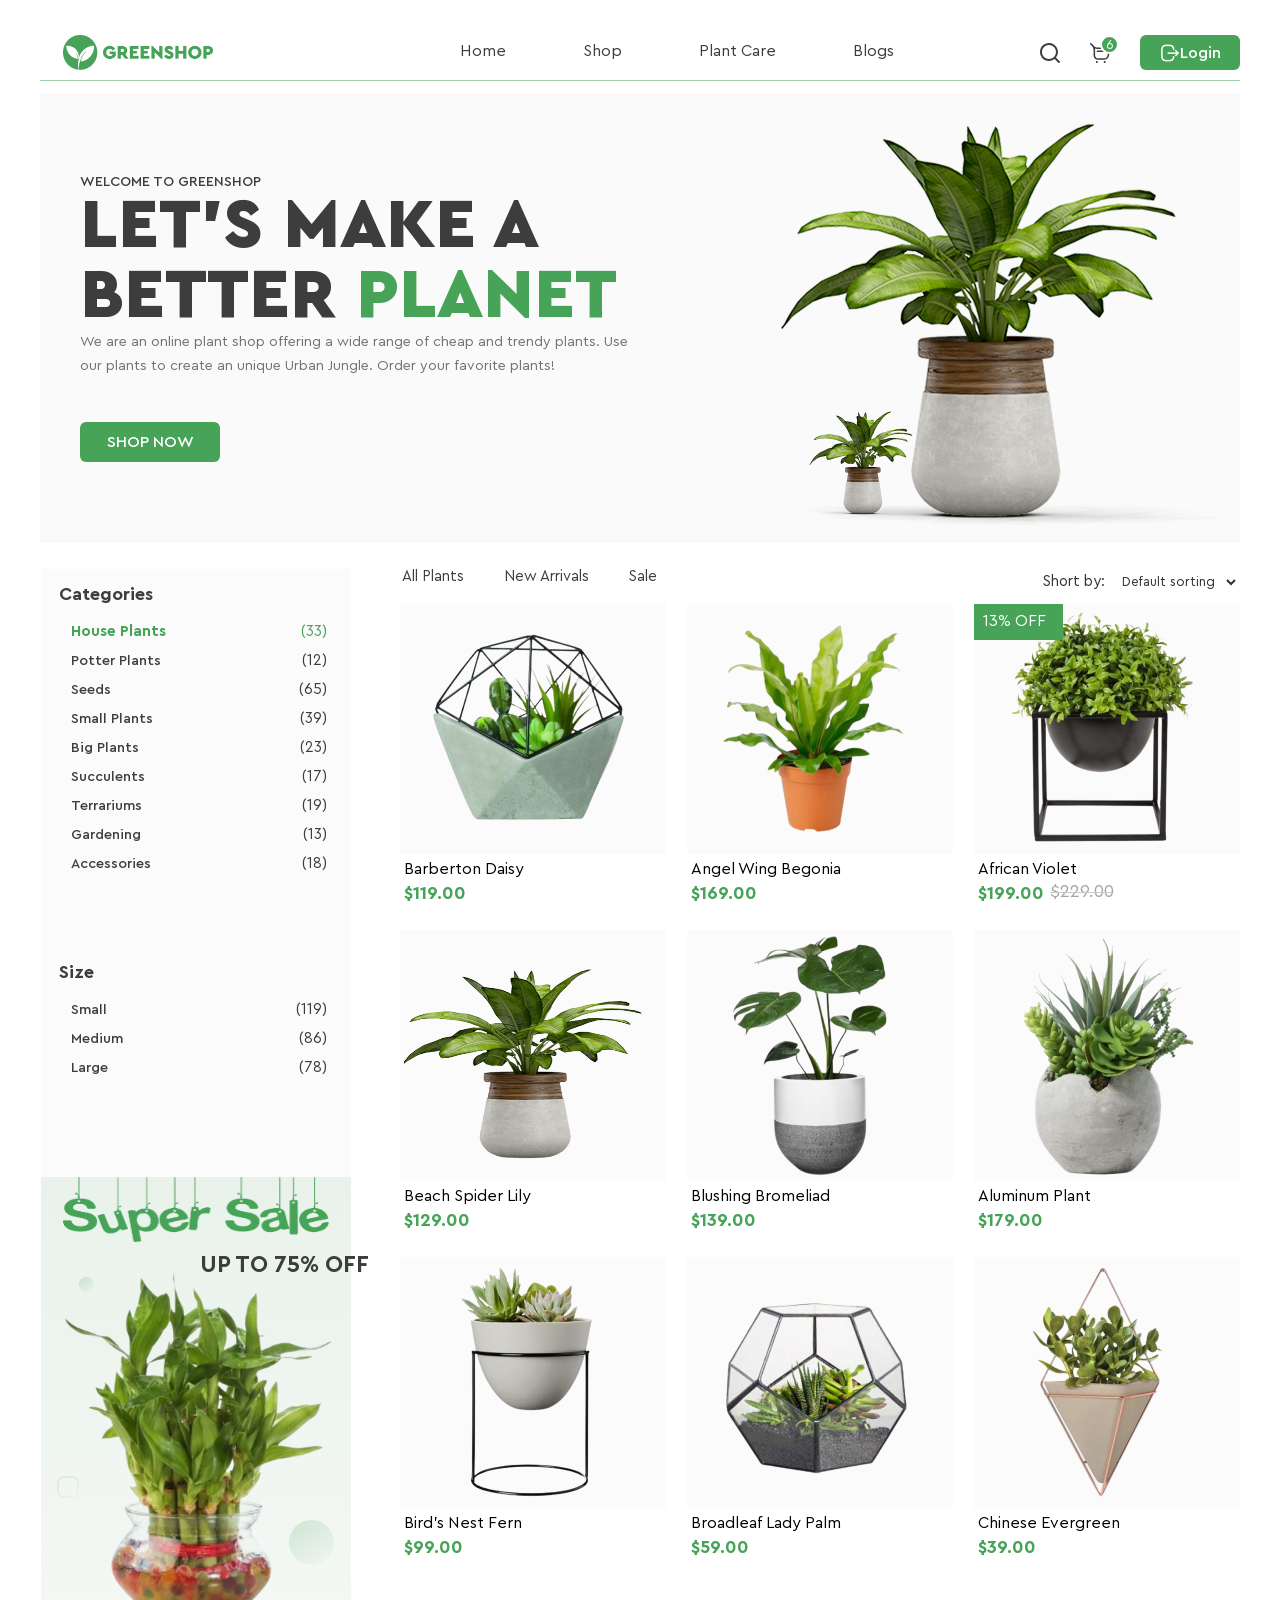
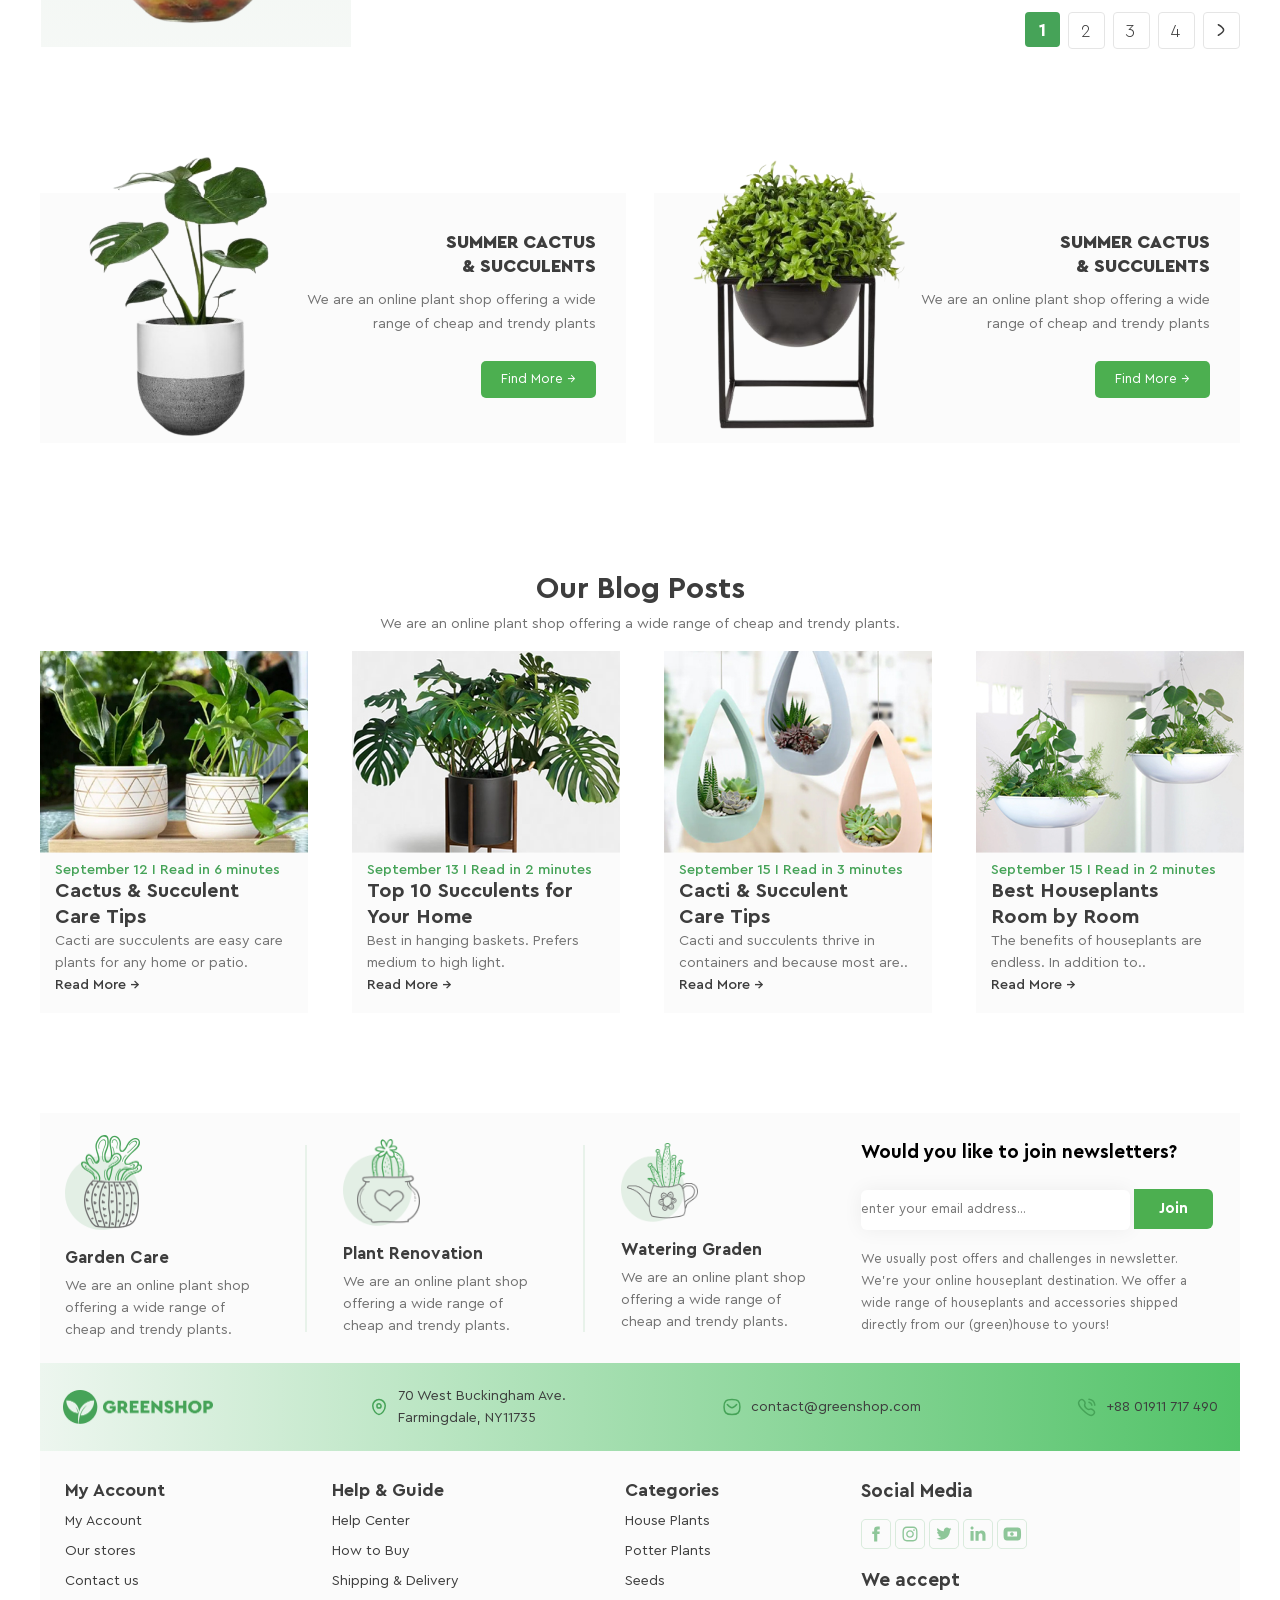
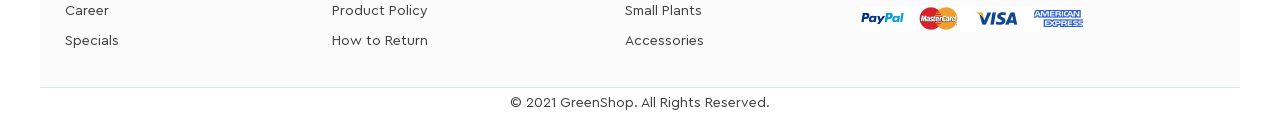
==== commit 20d476c6: "Update index and registration files and add preloader file" ====
--- a/index.html
+++ b/index.html
@@ -10,6 +10,7 @@
 </head>
 
 <body>
+
     <header>
         <div class="container">
             <img src="./images/Logo.png" alt="logo" class="logo">
--- a/css/styles.css
+++ b/css/styles.css
@@ -14,6 +14,36 @@
     text-decoration: none;
 }
 
+
+#preloader {
+    position: fixed;
+    top: 0;
+    left: 0;
+    width: 100%;
+    height: 100%;
+    background-color: #ffffff;
+    display: flex;
+    justify-content: center;
+    align-items: center;
+    flex-direction: column;
+    z-index: 9999;
+    transition: opacity 0.6s ease, visibility 0.6s ease;
+}
+
+
+.preloader-logo {
+    width: 120px;
+
+    height: auto;
+    animation: spin 2s linear infinite;
+}
+
+
+@keyframes spin {
+    to {
+        transform: rotate(360deg);
+    }
+}
 
 .container {
     max-width: 1200px;
@@ -445,10 +475,6 @@
     transition: border-color 0.3s ease;
 }
 
-.sort-box select:hover {
-    border-color: rgba(0, 0, 0, 0.4);
-}
-
 .cards-wrap {
     max-width: 840px;
     width: 100%;
@@ -574,6 +600,7 @@
     background: #46A358;
     border: none;
     position: relative;
+    cursor: pointer;
 }
 
 .number-one {
@@ -595,6 +622,11 @@
     border-radius: 4px;
     border: 1px solid #E5E5E5;
     position: relative;
+    cursor: pointer;
+}
+
+.page:hover {
+    background-color: #ccc6c6;
 }
 
 .number {
@@ -615,7 +647,7 @@
 }
 
 .container-three {
-    max-width: 1205px;
+    max-width: 1200px;
     width: 100%;
     opacity: 1;
     display: flex;
@@ -639,6 +671,11 @@
     mix-blend-mode: Multiply;
     position: absolute;
     bottom: 0px;
+    transition: fill 0.3s ease, transform 0.3s ease;
+}
+
+.card-image2:hover {
+    transform: scale(1.1);
 }
 
 .plant-info {
@@ -703,7 +740,7 @@
 .blog {
     display: flex;
     gap: 44px;
-    max-width: 1205px;
+    max-width: 1200px;
     margin: auto;
 }
 
@@ -755,7 +792,7 @@
 }
 
 .container-four {
-    max-width: 1205px;
+    max-width: 1200px;
     width: 100%;
     height: 250px;
     background-color: #FBFBFB;
@@ -848,7 +885,7 @@
 }
 
 .address {
-    max-width: 1205px;
+    max-width: 1200px;
     width: 100%;
     height: 88px;
     display: flex;
@@ -871,6 +908,23 @@
 .icon-banner {
     width: 20px;
     padding-right: 9px;
+    cursor: pointer;
+    transition: fill 0.3s ease, transform 0.3s ease;
+    animation: pulse 1.5s ease-in-out infinite;
+    transform-origin: center;
+}
+
+
+@keyframes pulse {
+
+    0%,
+    100% {
+        transform: scale(1);
+    }
+
+    50% {
+        transform: scale(1.2);
+    }
 }
 
 .text-banner {
@@ -951,7 +1005,13 @@
 .icon-media {
     width: 30px;
     padding-top: 15px;
-}
+    transition: fill 0.3s ease, transform 0.3s ease;
+}
+
+.icon-media:hover {
+    transform: scale(1.1);
+}
+
 
 .title-media-two {
     color: #3D3D3D;
